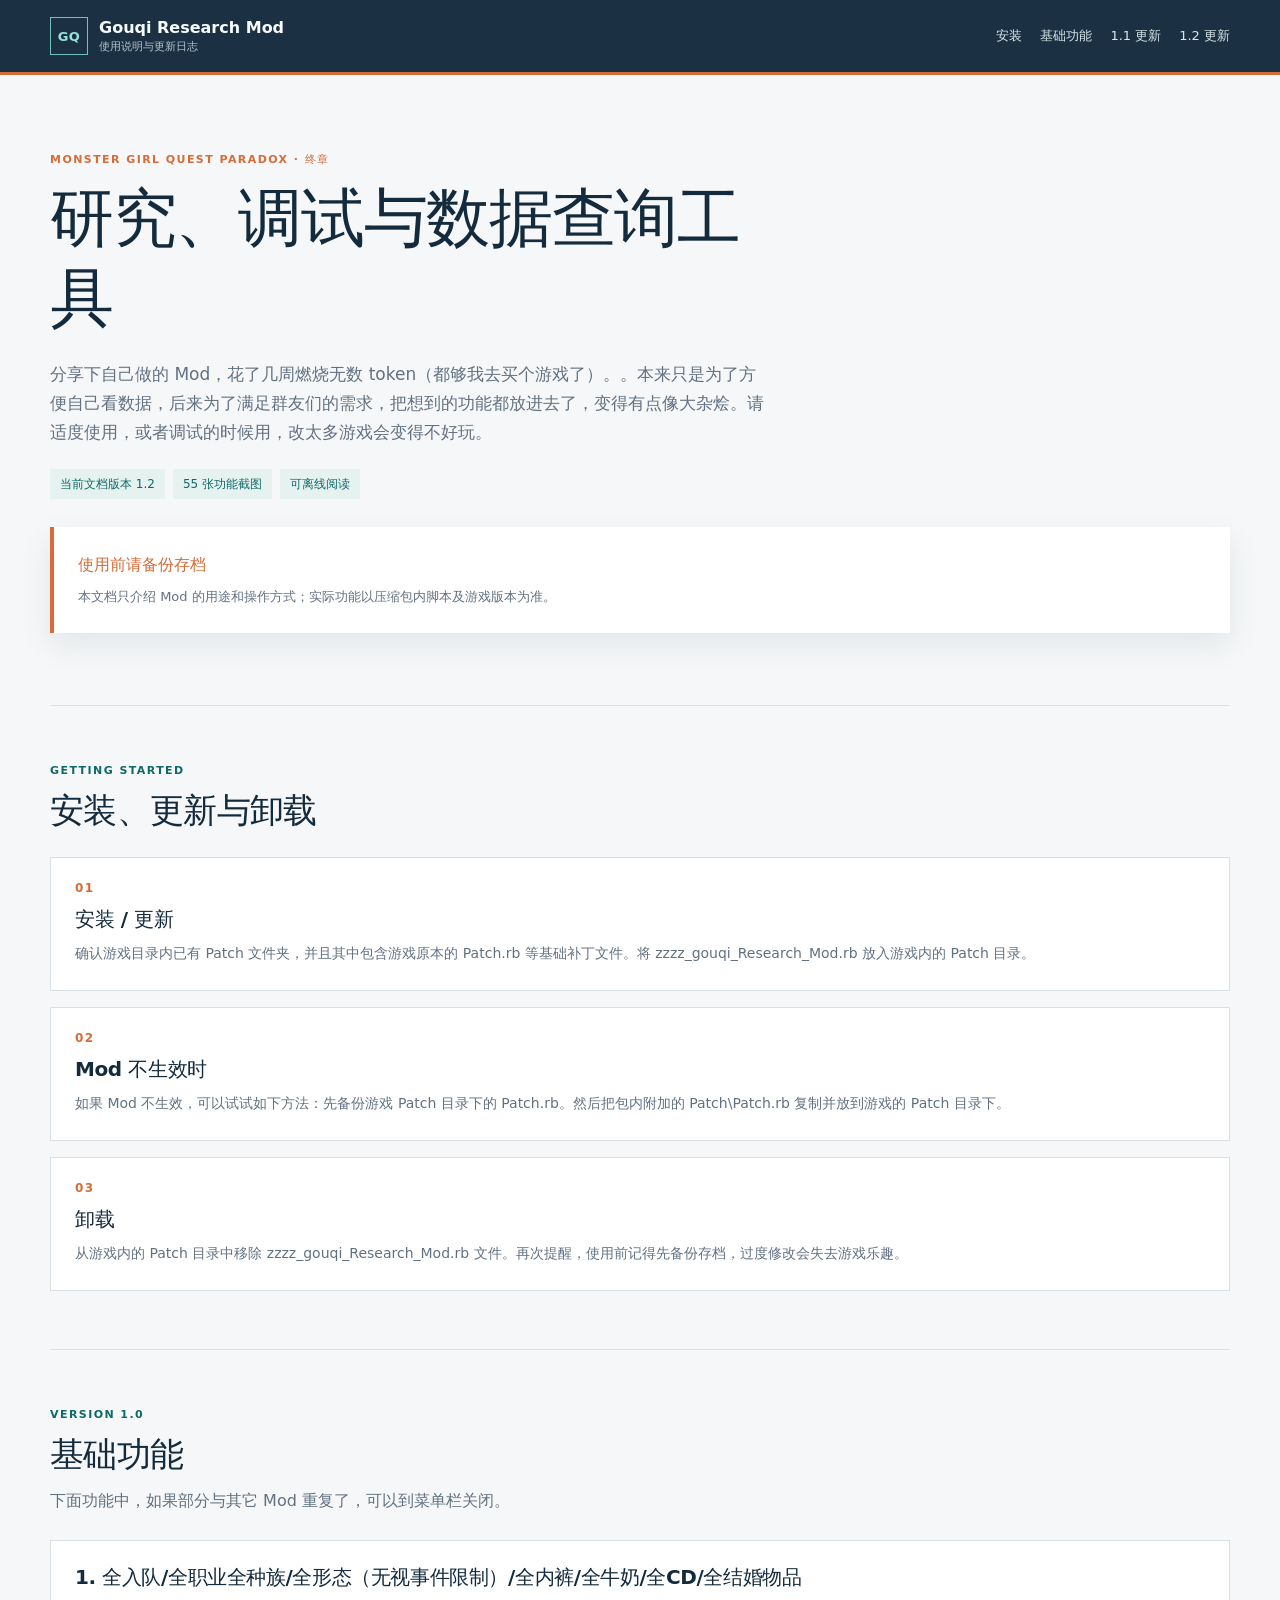
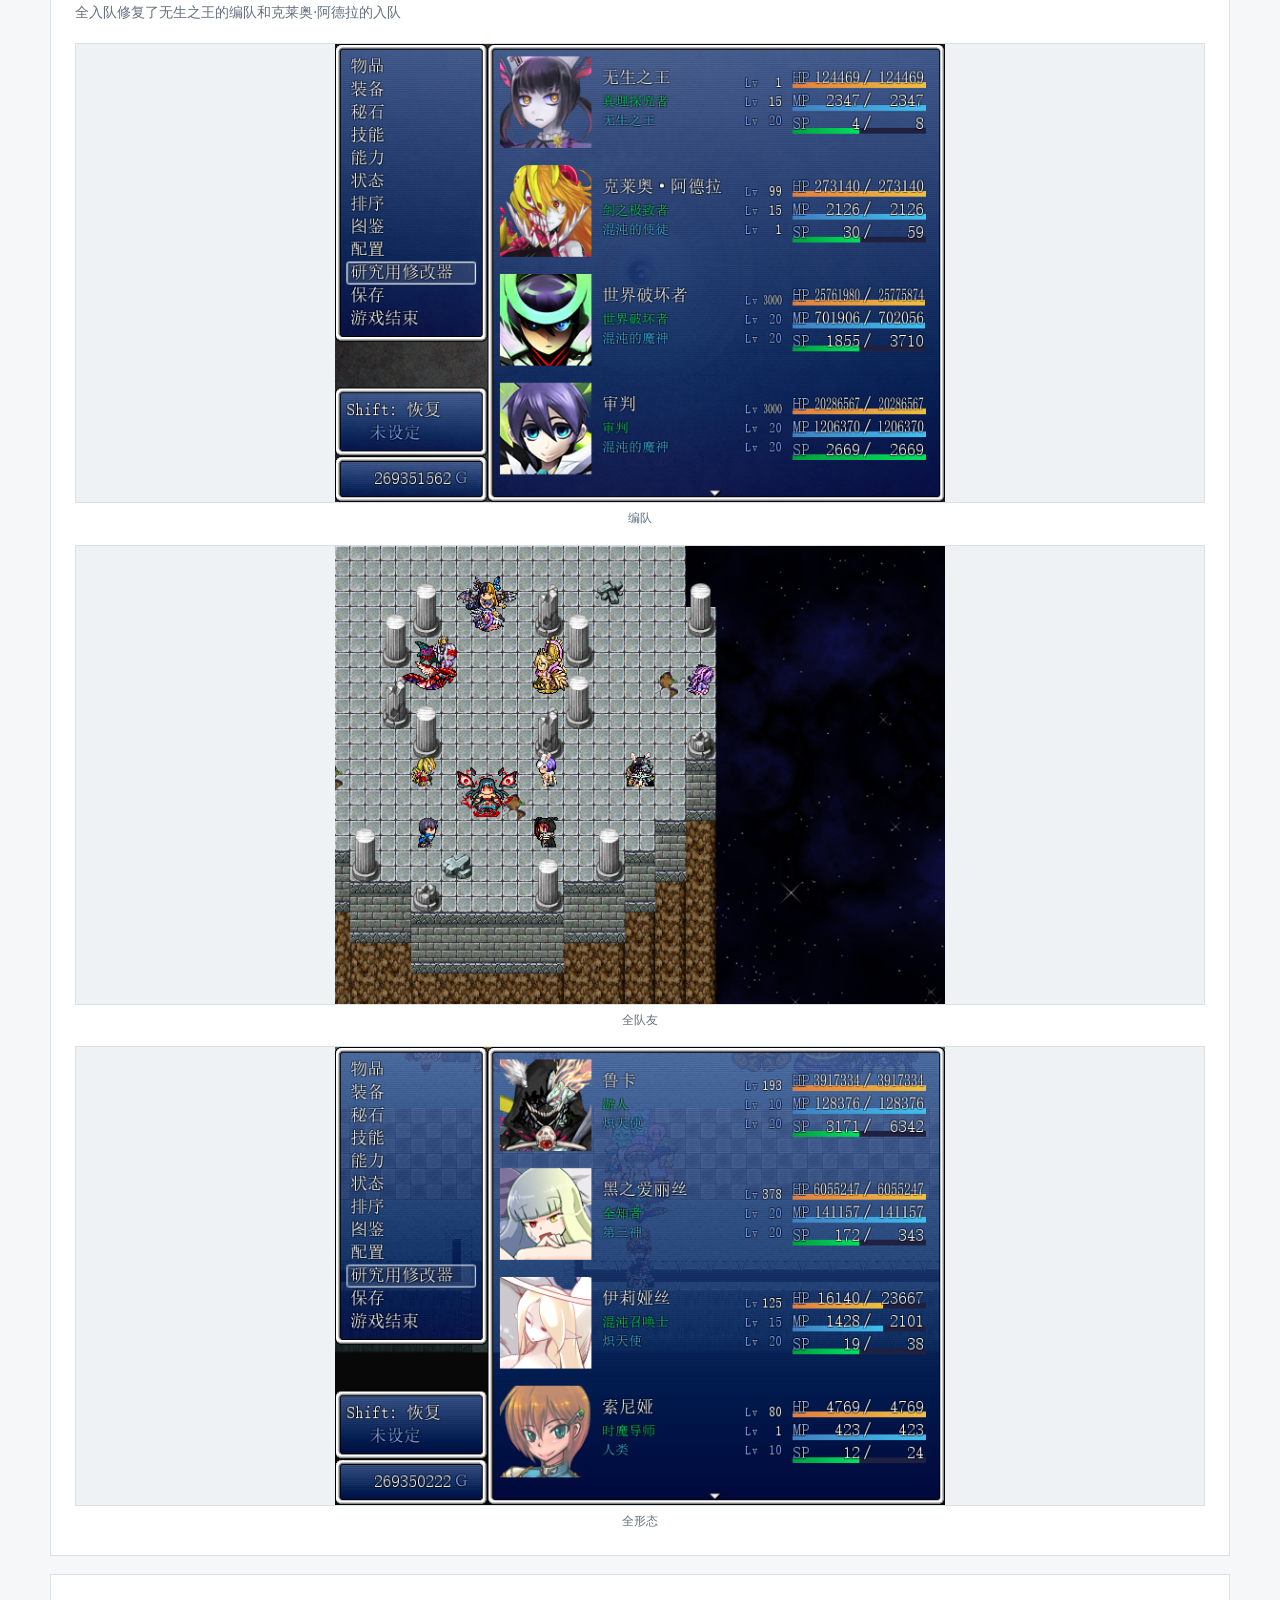
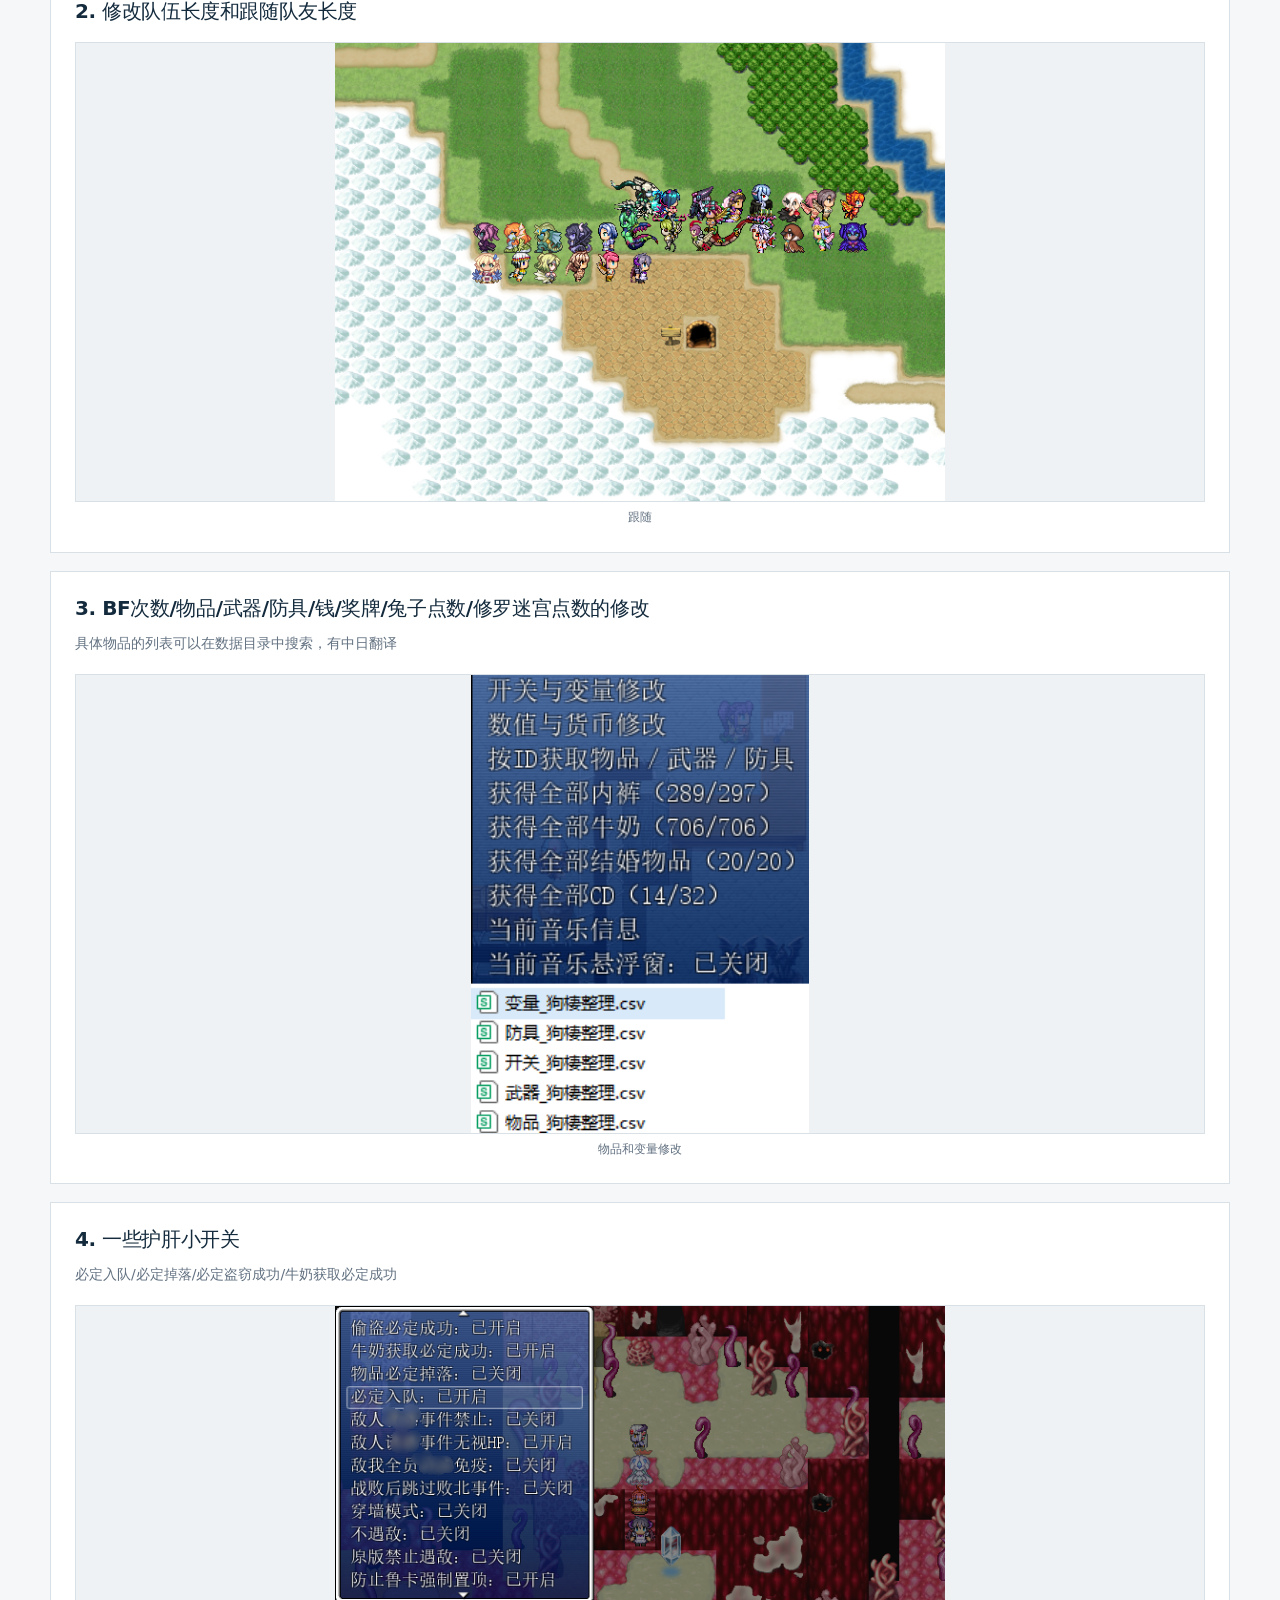
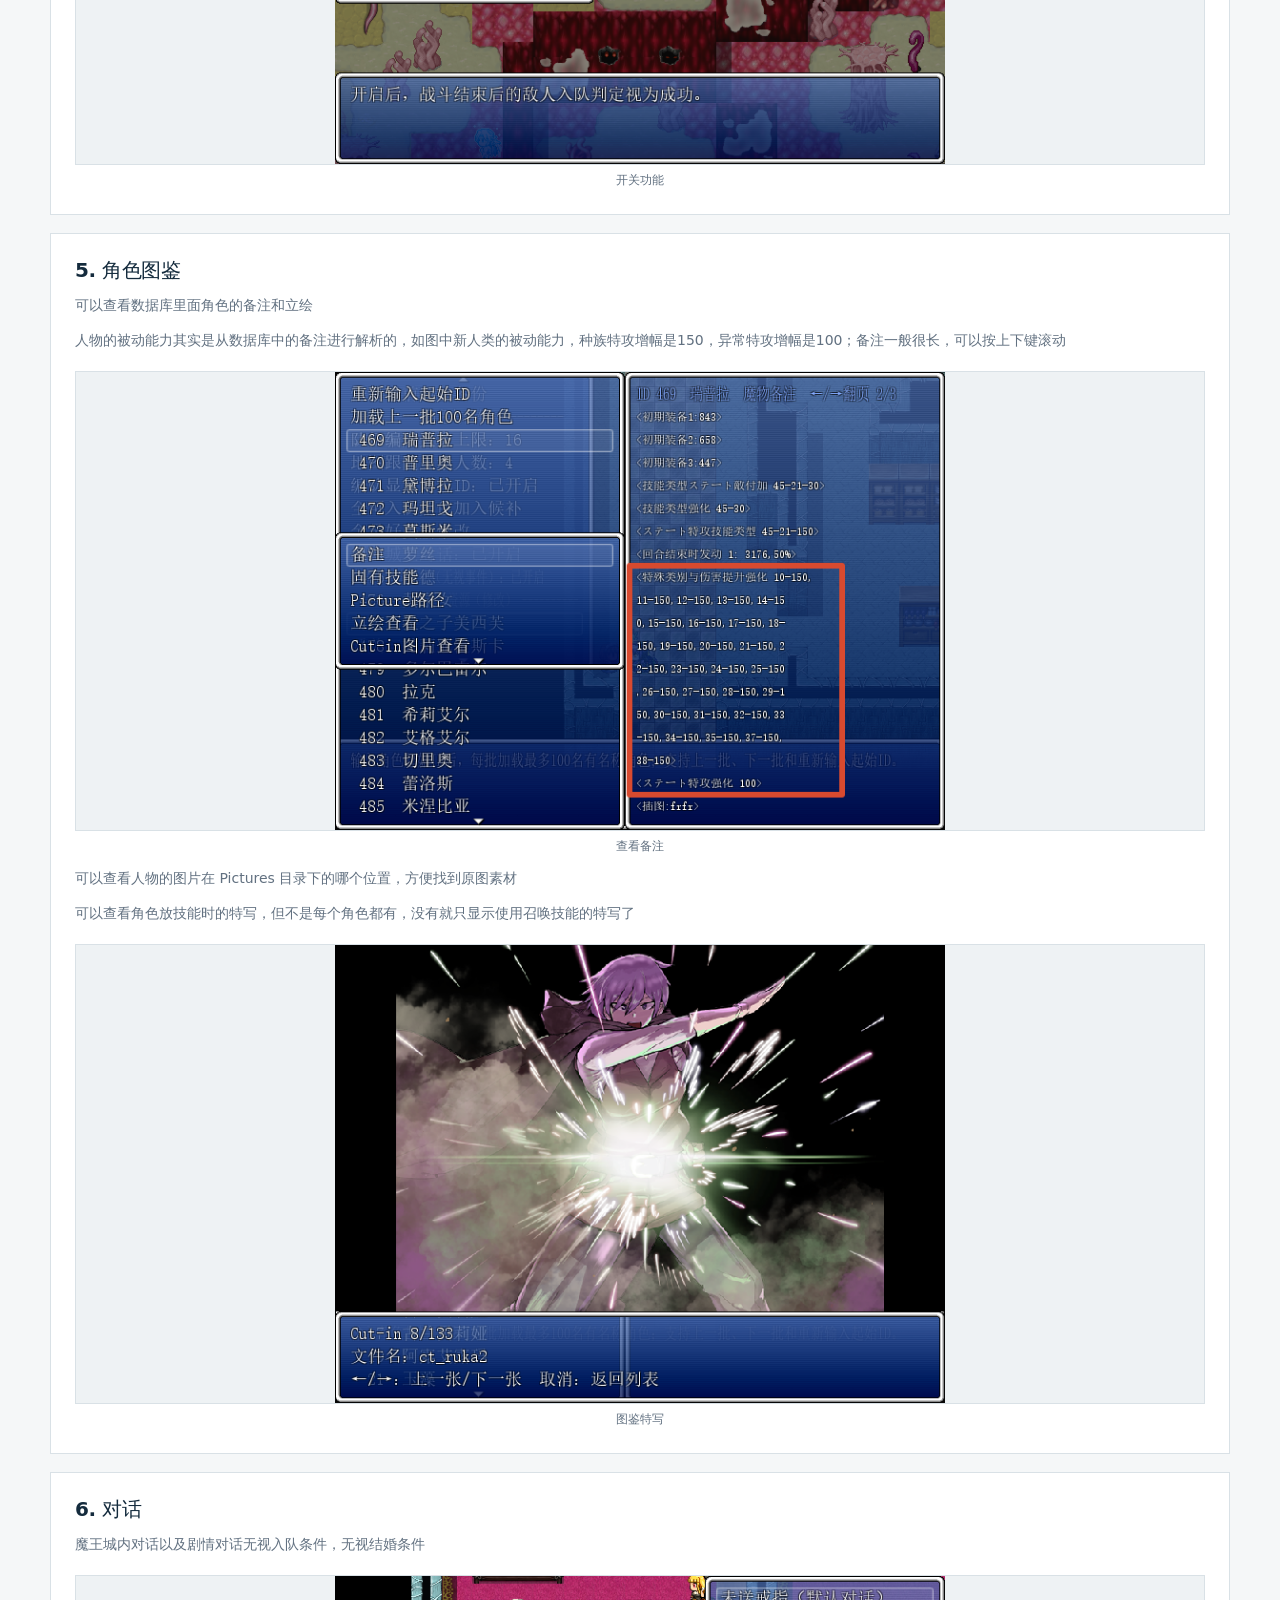
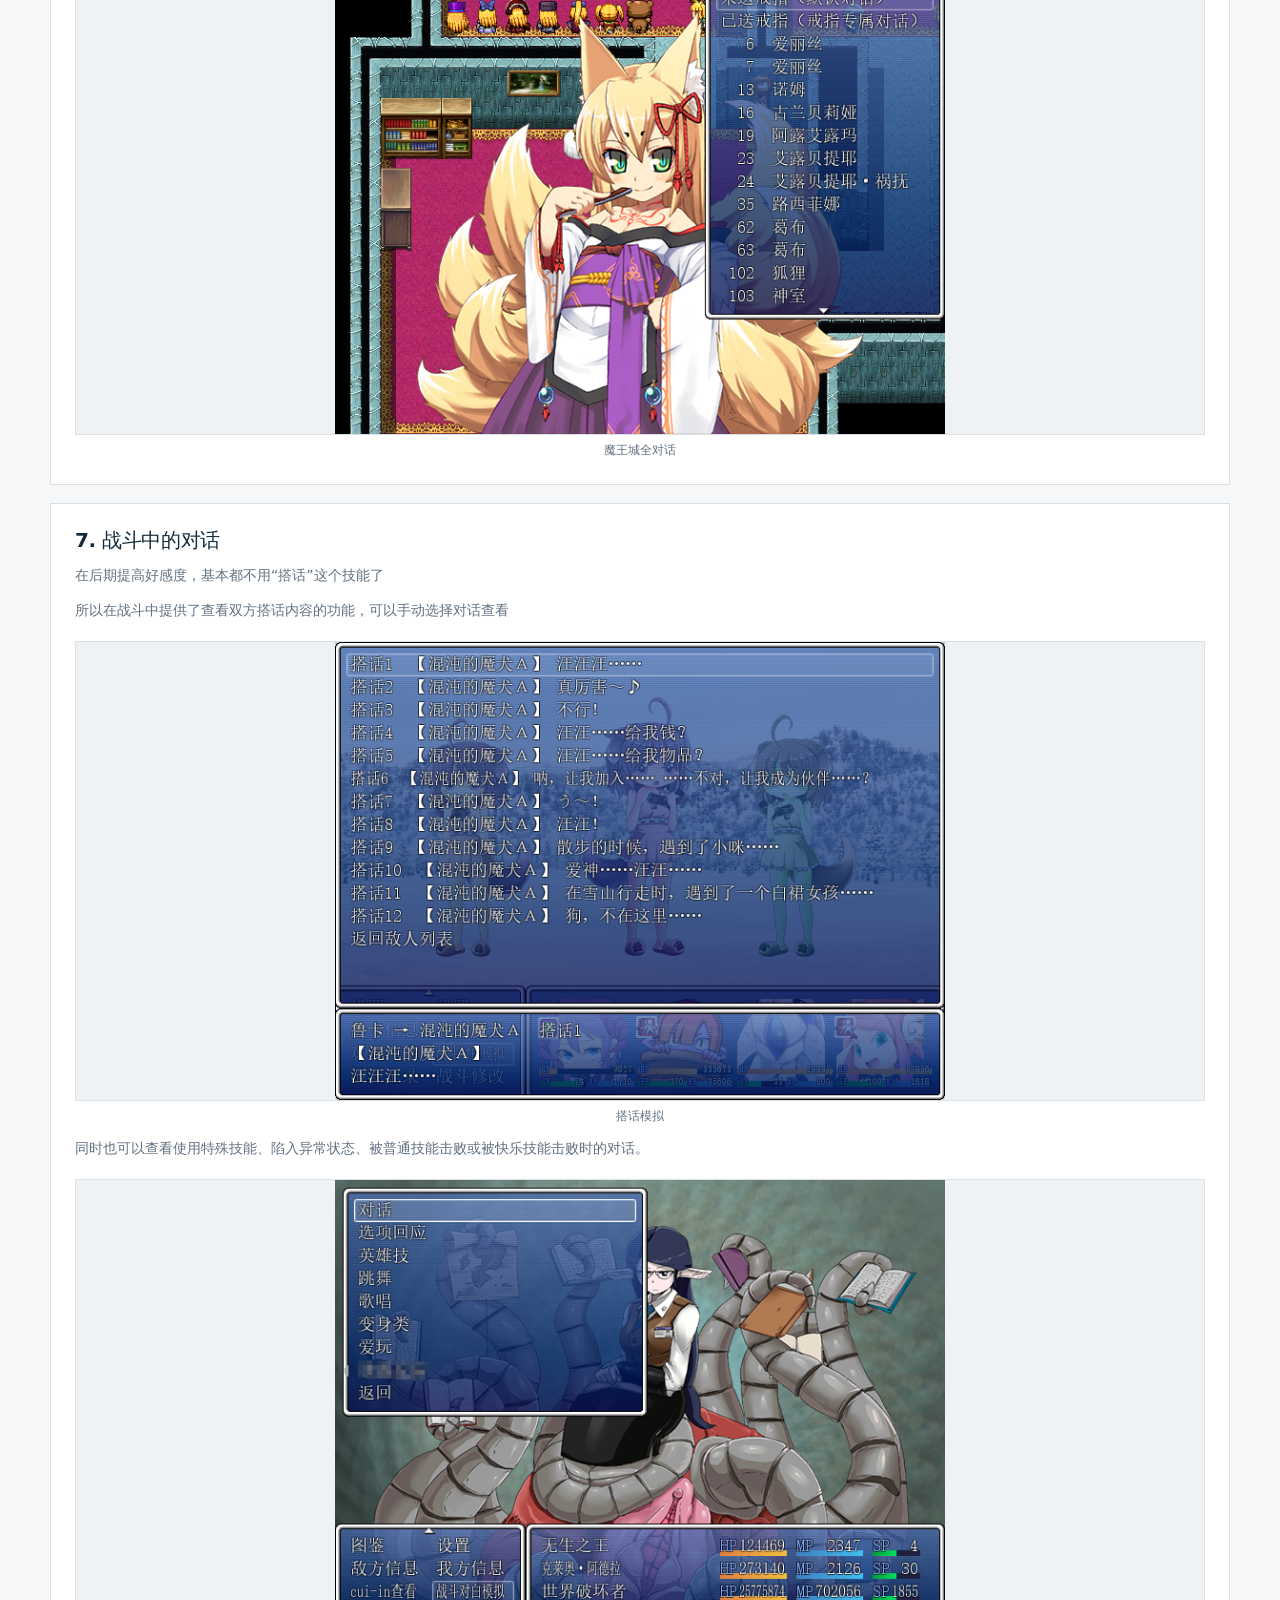
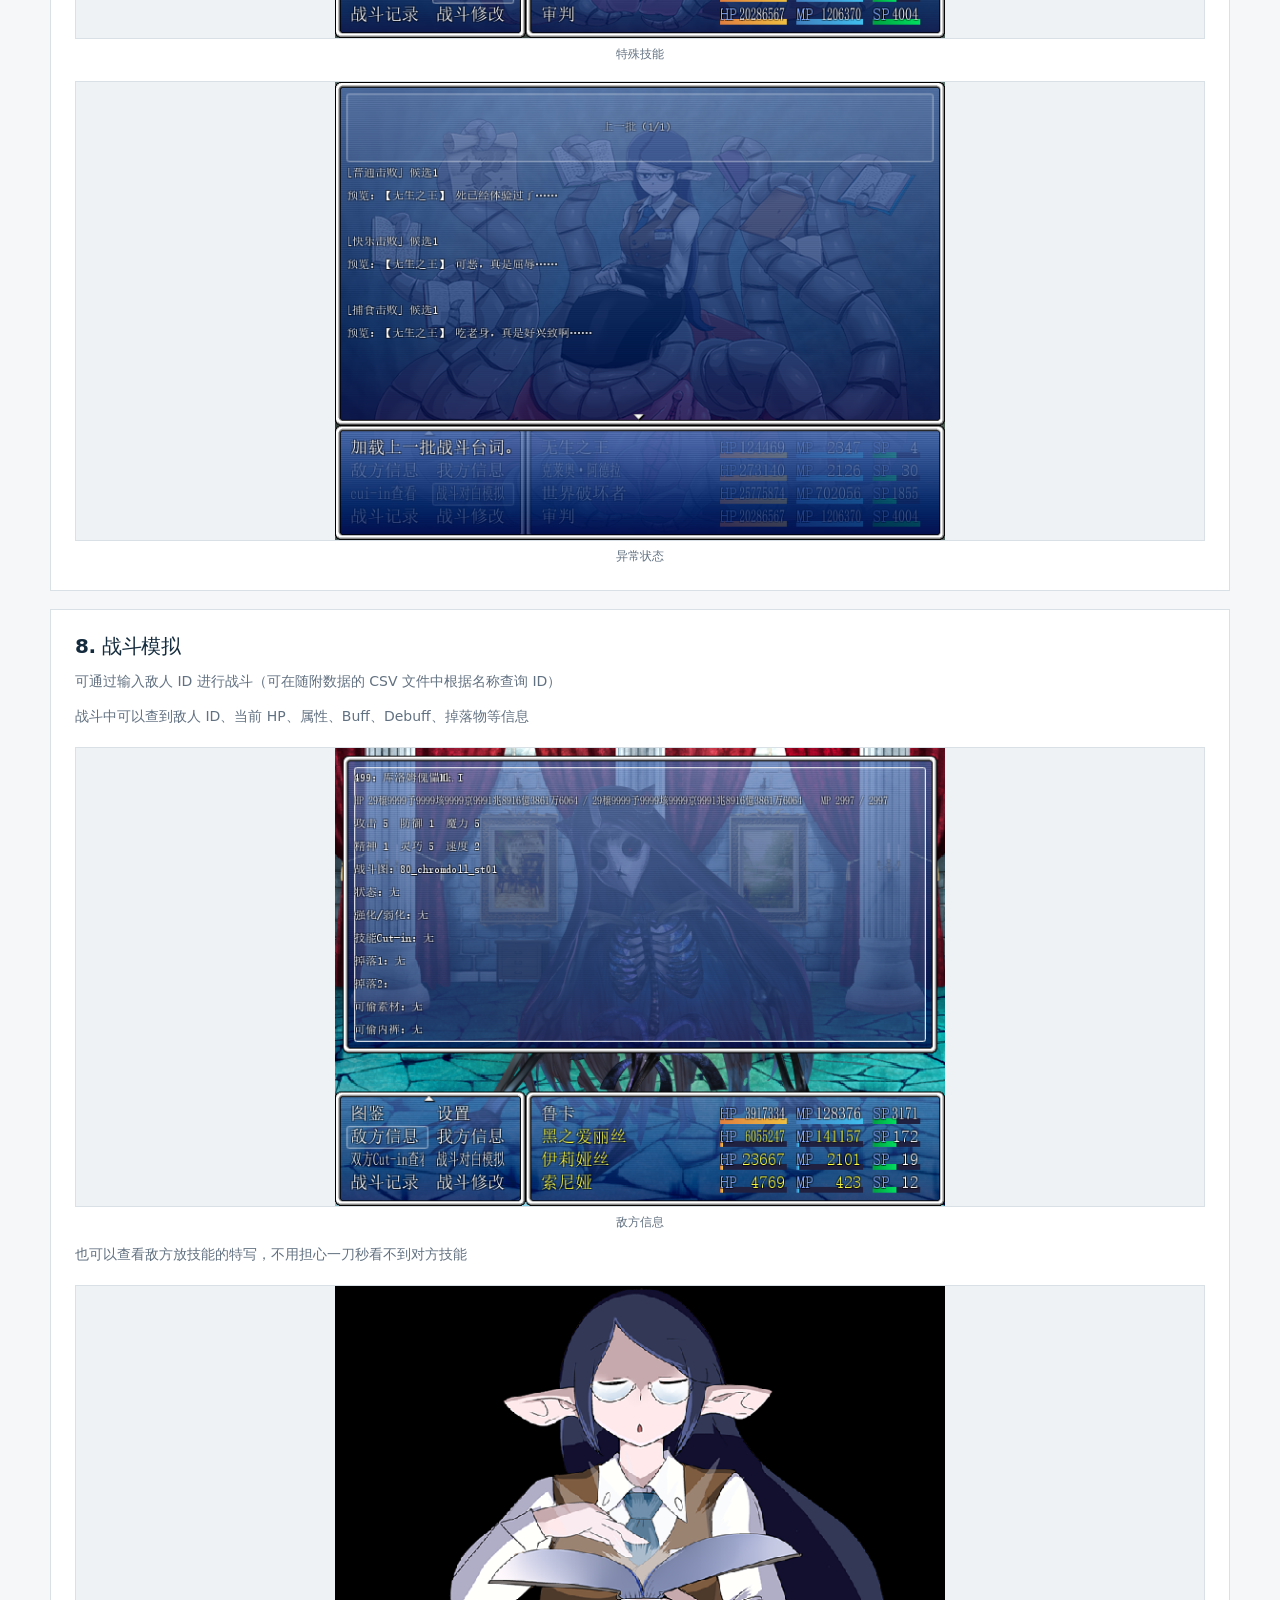
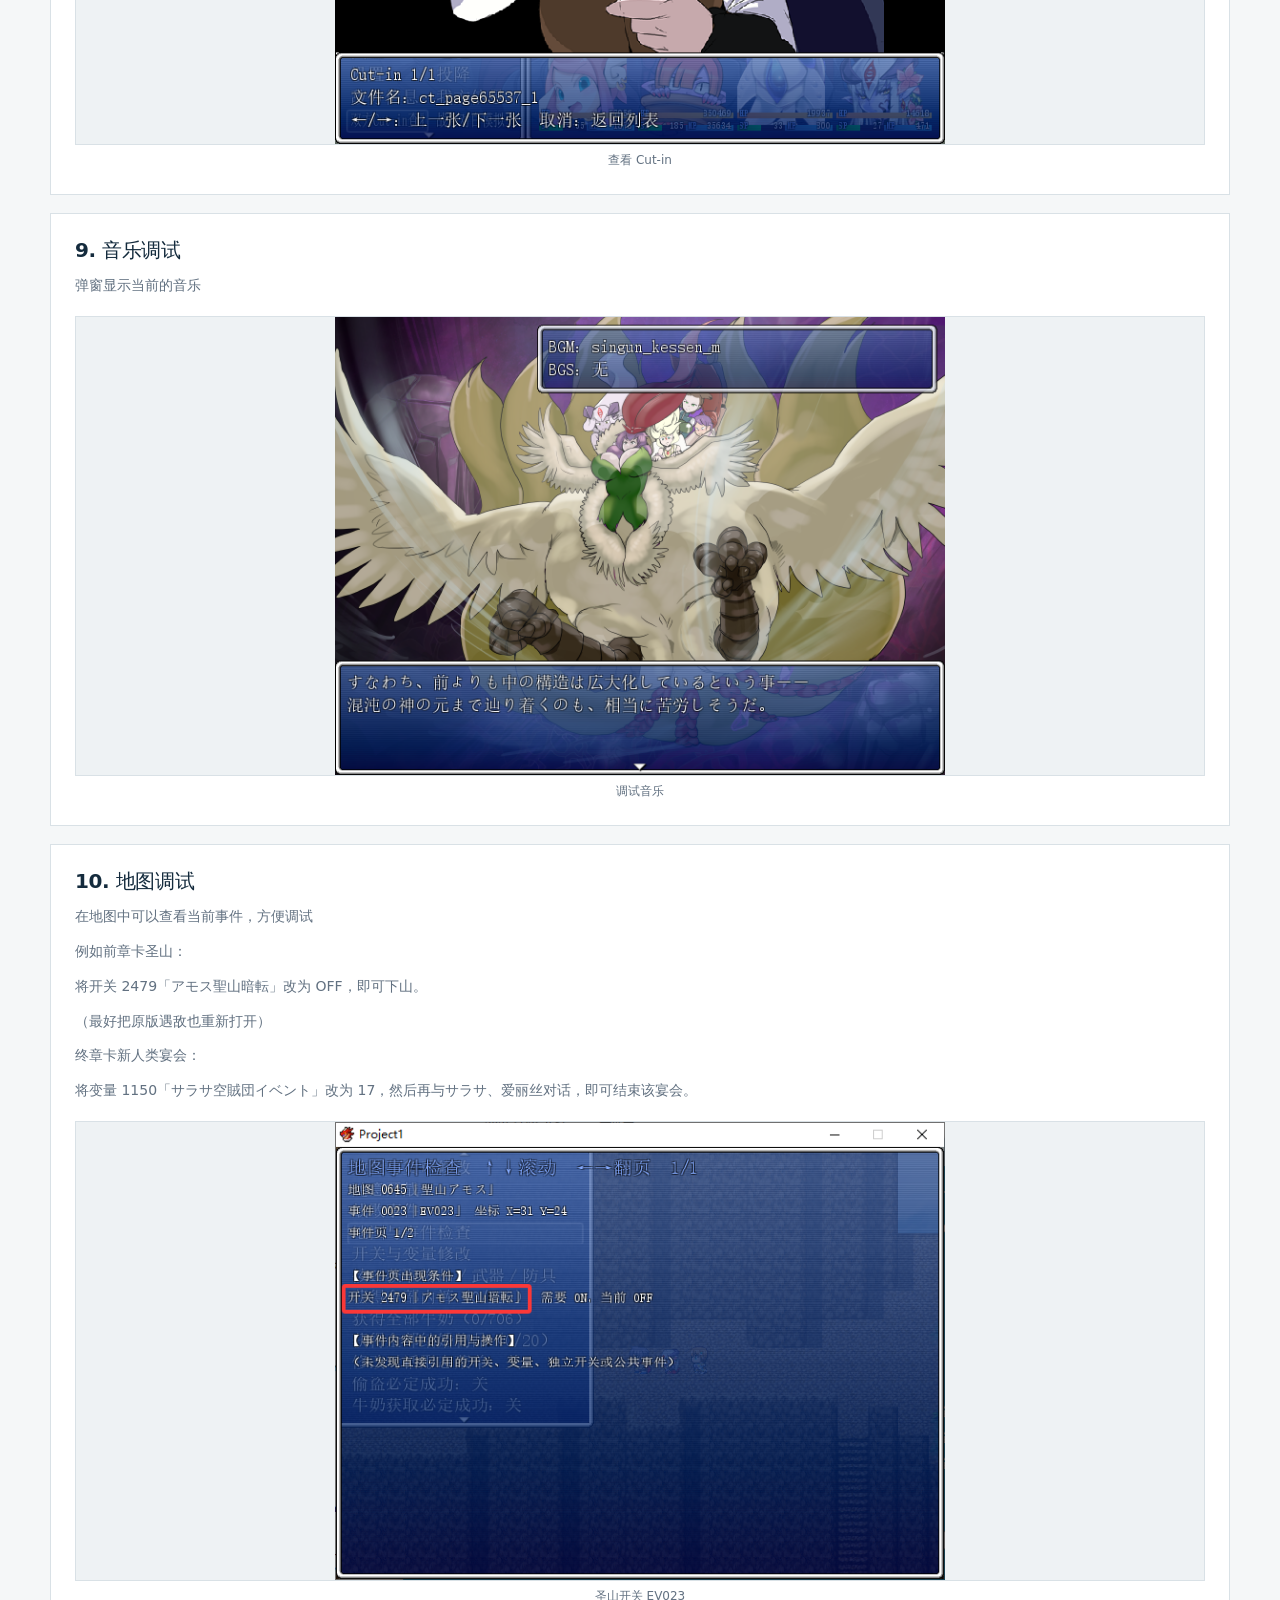
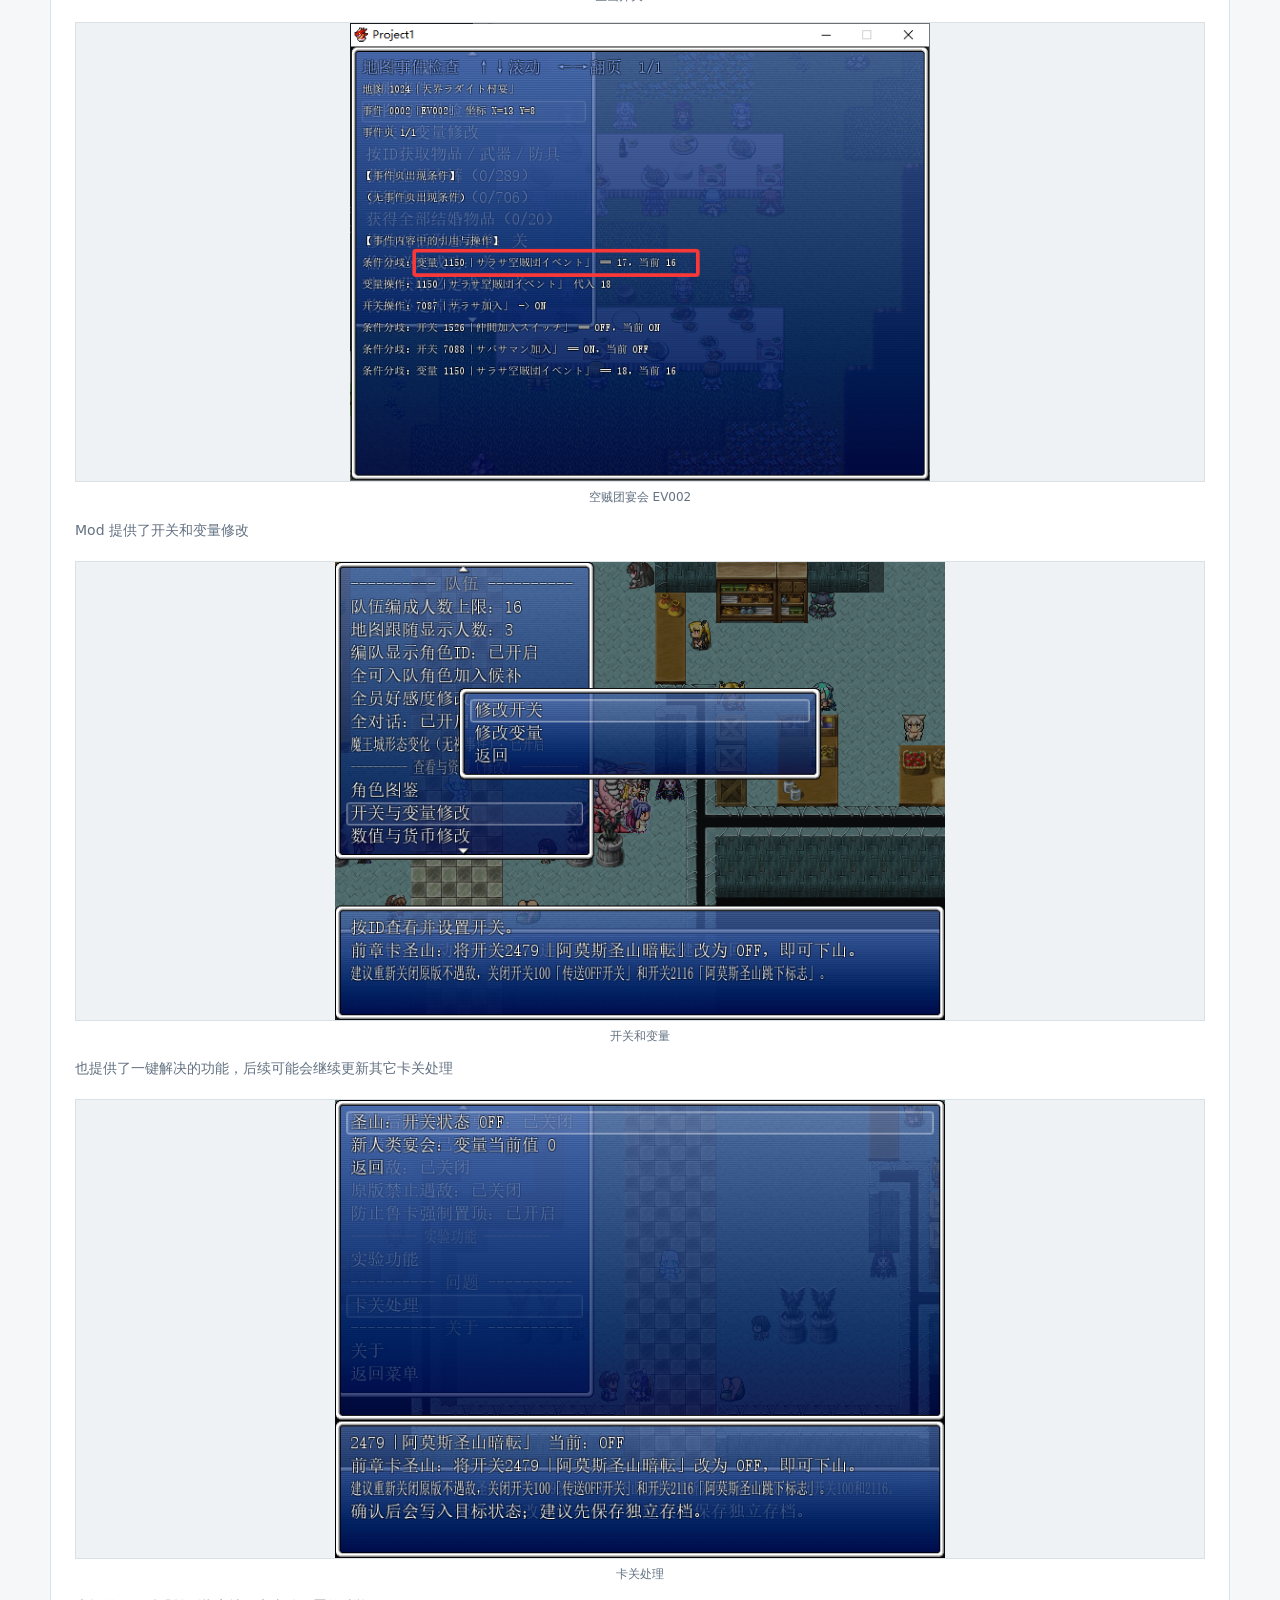
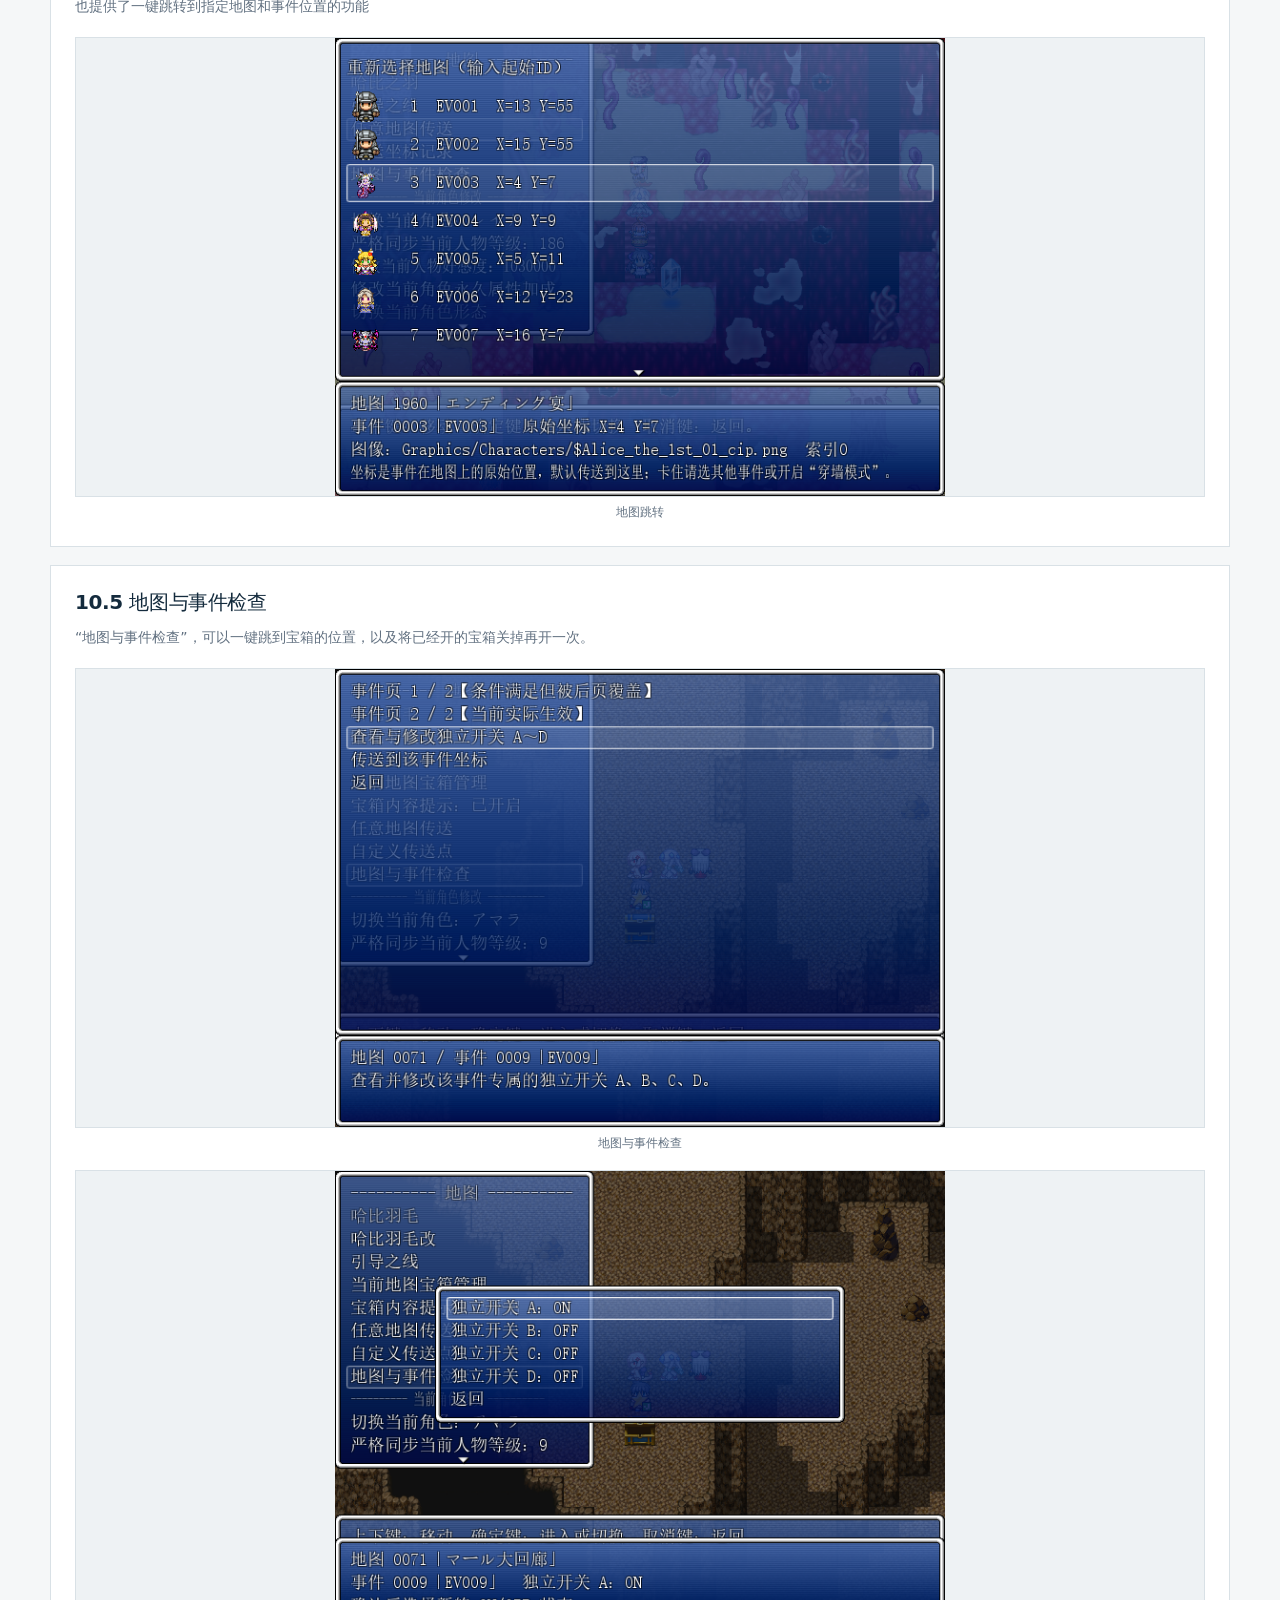
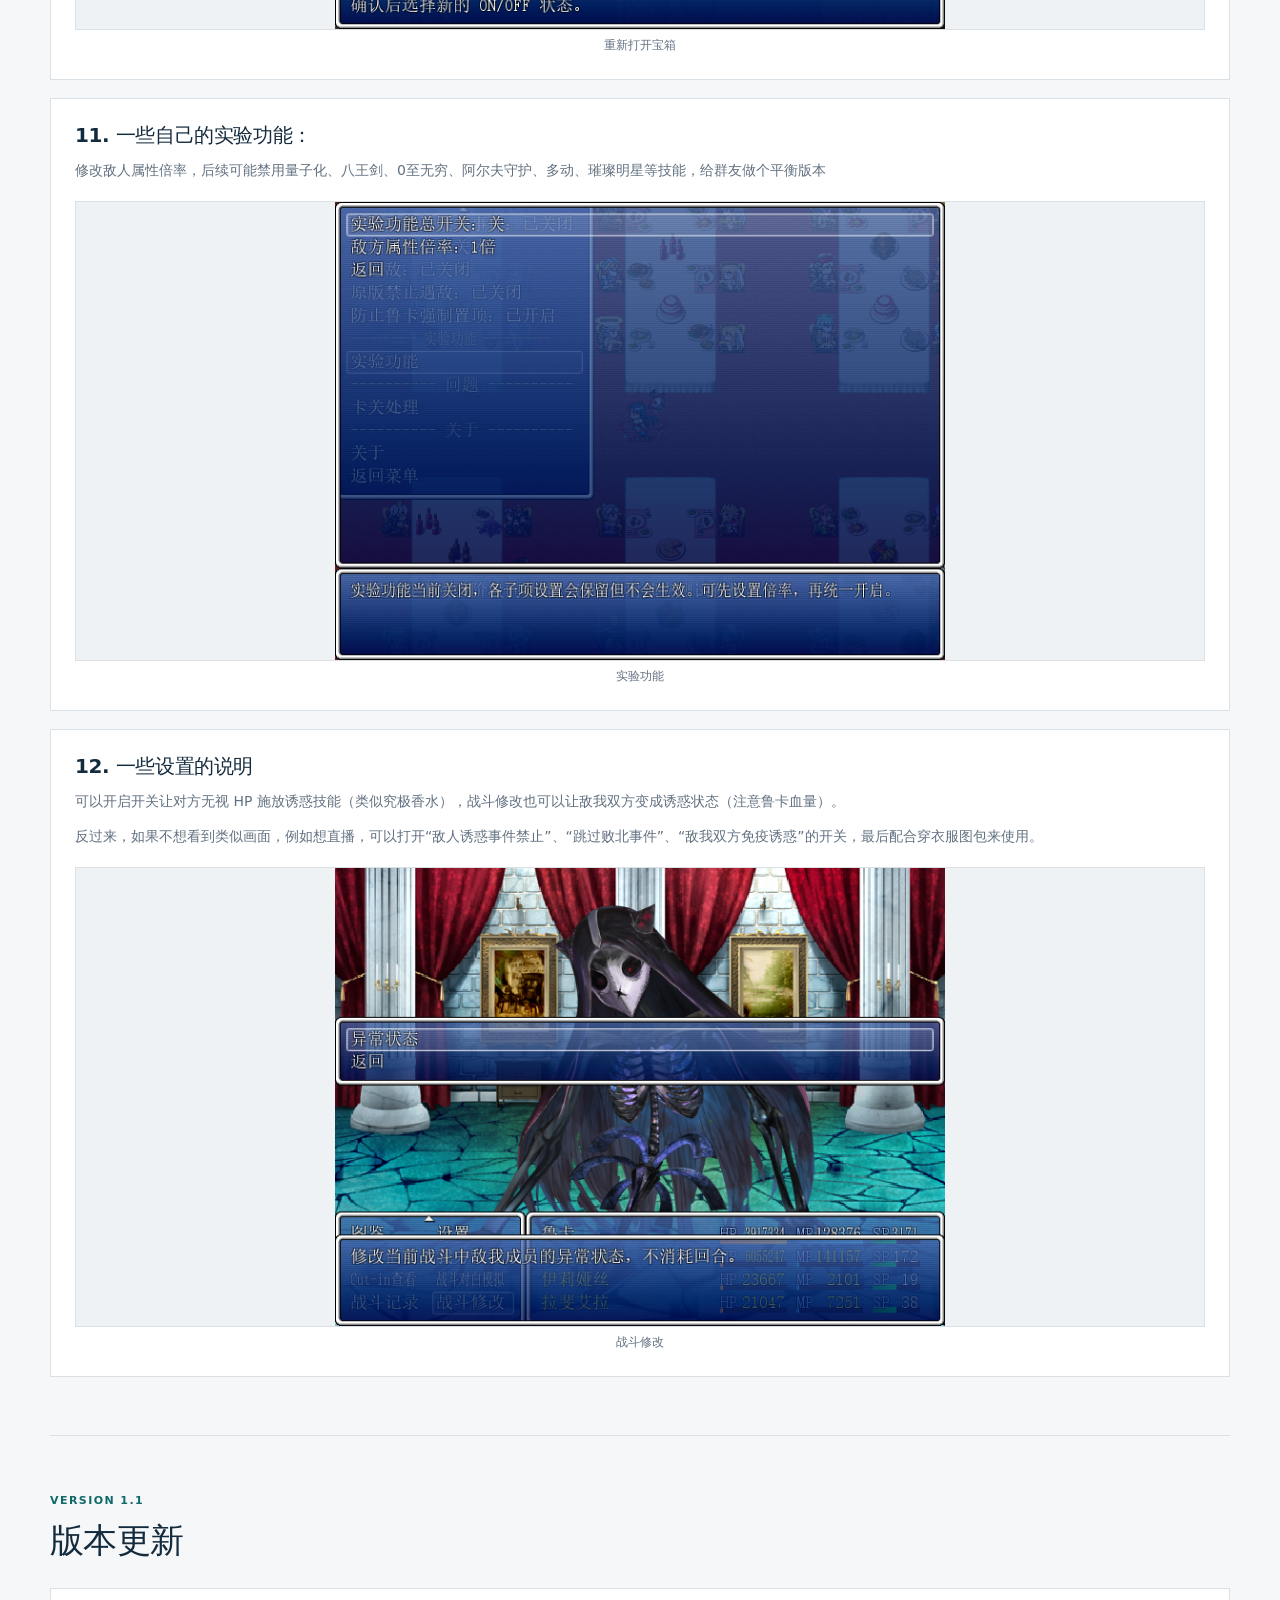
==== mod-guide/index.html @ 61f05bf3 "feat: add mod-guide and mod-guide-template for generating mod-guid" ====
<!doctype html>
<html lang="zh-CN">
  <head>
    <meta charset="utf-8">
    <meta name="viewport" content="width=device-width, initial-scale=1">
    <meta name="description" content="Gouqi Research Mod 使用说明、功能介绍与版本更新日志">
    <title>Gouqi Research Mod 使用说明与更新日志</title>
    <link rel="stylesheet" href="styles.css">
    <link rel="stylesheet" href="layout-overrides.css">
  </head>
  <body>
    <header class="guide-header">
      <div class="guide-header-inner">
        <a class="guide-brand" href="#top"><span class="brand-mark">GQ</span><span><strong>Gouqi Research Mod</strong><small>使用说明与更新日志</small></span></a>
        <nav class="guide-nav" aria-label="页面导航">
          <a href="#install">安装</a>
          <a href="#v10">基础功能</a>
          <a href="#v11">1.1 更新</a>
          <a href="#v12">1.2 更新</a>
        </nav>
      </div>
    </header>

    <main id="top">
      <section class="guide-hero">
        <div>
          <p class="eyebrow">MONSTER GIRL QUEST PARADOX · 终章</p>
          <h1>研究、调试与数据查询工具</h1>
          <p class="lede">Gouqi Research Mod 是为方便研究游戏数据、测试事件和调试流程制作的多功能 Mod。请适度使用，过度修改可能会降低游戏乐趣。</p>
          <div class="hero-badges"><span>当前文档版本 1.2</span><span>55 张功能截图</span><span>可离线阅读</span></div>
        </div>
        <aside class="hero-note"><strong>使用前请备份存档</strong><p>本文档只介绍 Mod 的用途和操作方式；实际功能以压缩包内脚本及游戏版本为准。</p></aside>
      </section>

      <section class="guide-section" id="install">
        <div class="section-heading"><p class="eyebrow">GETTING STARTED</p><h2>安装、更新与卸载</h2></div>
        <div class="steps-grid">
          <article class="step-card"><span class="step-number">01</span><h3>安装 / 更新</h3><p>游戏目录内应已有 <code>Patch</code> 文件夹，并包含游戏原本的 <code>Patch.rb</code> 等基础补丁文件。将 <code>zzzz_gouqi_Research_Mod.rb</code> 放入游戏内的 <code>Patch</code> 目录即可。更新时直接替换旧的同名文件。</p></article>
          <article class="step-card"><span class="step-number">02</span><h3>Mod 不生效时</h3><p>先备份游戏 <code>Patch</code> 目录下的 <code>Patch.rb</code>，然后把压缩包附带的 <code>Patch\Patch.rb</code> 复制到游戏的 <code>Patch</code> 目录，再重新启动游戏。</p></article>
          <article class="step-card"><span class="step-number">03</span><h3>卸载</h3><p>从游戏内的 <code>Patch</code> 目录移除 <code>zzzz_gouqi_Research_Mod.rb</code> 文件。再次提醒：使用前请备份存档，过度修改会失去游戏乐趣。</p></article>
        </div>
      </section>

      <section class="guide-section" id="v10">
        <div class="section-heading"><p class="eyebrow">VERSION 1.0</p><h2>基础功能</h2><p>以下功能来自基础版本，部分功能如果与其它 Mod 重复，可以在游戏菜单中关闭。</p></div>
        <div class="feature-grid">
          <article class="feature-card"><h3>1. 全入队、全职业、全种族与全形态</h3><p>无视事件限制加入全部角色，解锁全职业、全种族、全形态、全内裤、全牛奶、全 CD 和全结婚物品。全入队修复了无生之王的编队和克莱奥·阿德拉的入队。</p><div class="gallery"><figure><img src="images/v1.0/编队.png" alt="编队功能截图" loading="lazy"><figcaption>编队</figcaption></figure><figure><img src="images/v1.0/全队友.png" alt="全队友功能截图" loading="lazy"><figcaption>全队友</figcaption></figure><figure><img src="images/v1.0/全形态.png" alt="全形态功能截图" loading="lazy"><figcaption>全形态</figcaption></figure></div></article>
          <article class="feature-card"><h3>2. 队伍长度与跟随人数</h3><p>修改队伍长度和跟随队友长度。</p><div class="gallery"><figure><img src="images/v1.0/跟随.png" alt="跟随人数功能截图" loading="lazy"><figcaption>跟随</figcaption></figure></div></article>
          <article class="feature-card"><h3>3. 资源与道具修改</h3><p>支持 BF 次数、物品、武器、防具、钱、奖牌、兔子点数和修罗迷宫点数的修改。具体物品列表可在数据目录中搜索，并提供中日翻译。</p><div class="gallery"><figure><img src="images/v1.0/物品和变量修改.png" alt="物品和变量修改截图" loading="lazy"><figcaption>物品和变量修改</figcaption></figure></div></article>
          <article class="feature-card"><h3>4. 护肝开关</h3><p>提供必定入队、必定掉落、必定盗窃成功、牛奶获取必定成功等开关。</p><div class="gallery"><figure><img src="images/v1.0/开关功能.png" alt="开关功能截图" loading="lazy"><figcaption>开关功能</figcaption></figure></div></article>
          <article class="feature-card"><h3>5. 角色图鉴</h3><p>查看数据库中的角色备注和立绘。角色被动能力会根据数据库备注解释；备注很长时可以按上下键滚动。还可以查看图片在 <code>Pictures</code> 目录中的位置，以及角色释放技能时的特写（没有专属特写时显示召唤技能特写）。</p><div class="gallery"><figure><img src="images/v1.0/查看备注.png" alt="角色备注截图" loading="lazy"><figcaption>查看备注</figcaption></figure><figure><img src="images/v1.0/图鉴特写.png" alt="图鉴特写截图" loading="lazy"><figcaption>图鉴特写</figcaption></figure></div></article>
          <article class="feature-card"><h3>6. 对话查看</h3><p>查看魔王城内对话及剧情对话，并无视入队条件和结婚条件。</p><div class="gallery"><figure><img src="images/v1.0/魔王城全对话.png" alt="魔王城对话截图" loading="lazy"><figcaption>魔王城全对话</figcaption></figure></div></article>
          <article class="feature-card"><h3>7. 战斗对白</h3><p>在战斗中查看双方搭话内容，也可以查看特殊技能、陷入异常状态、普通技能打败和快乐技能打败时的对话。</p><div class="gallery"><figure><img src="images/v1.0/搭话模拟.png" alt="搭话模拟截图" loading="lazy"><figcaption>搭话模拟</figcaption></figure><figure><img src="images/v1.0/特殊技能.png" alt="特殊技能对白截图" loading="lazy"><figcaption>特殊技能</figcaption></figure><figure><img src="images/v1.0/异常状态.png" alt="异常状态对白截图" loading="lazy"><figcaption>异常状态</figcaption></figure></div></article>
          <article class="feature-card"><h3>8. 战斗模拟</h3><p>输入敌人 ID 开始战斗。战斗中可查看敌人 ID、当前 HP、属性、Buff、Debuff、掉落物等信息，也可以查看敌方技能特写。</p><div class="gallery"><figure><img src="images/v1.0/查看敌方信息3.png" alt="敌方信息截图" loading="lazy"><figcaption>敌方信息</figcaption></figure><figure><img src="images/v1.0/查看cut-in.png" alt="敌方技能特写截图" loading="lazy"><figcaption>查看 Cut-in</figcaption></figure></div></article>
          <article class="feature-card"><h3>9. 音乐调试</h3><p>用弹窗显示当前播放的音乐。</p><div class="gallery"><figure><img src="images/v1.0/调试音乐.png" alt="调试音乐截图" loading="lazy"><figcaption>调试音乐</figcaption></figure></div></article>
          <article class="feature-card"><h3>10. 地图与事件调试</h3><p>在地图中查看当前事件，方便处理卡关。例如前章卡圣山：将开关 2479「アモス聖山暗転」改为 OFF；终章卡新人类宴会：将变量 1150「サラサ空賊団イベント」改为 17，然后再与サラサ、爱丽丝对话。Mod 也提供开关/变量修改、一键卡关处理和指定地图事件跳转。</p><div class="gallery"><figure><img src="images/v1.0/圣山开关EV023.png" alt="圣山事件截图" loading="lazy"><figcaption>圣山开关 EV023</figcaption></figure><figure><img src="images/v1.0/空贼团宴会EV002.png" alt="空贼团宴会事件截图" loading="lazy"><figcaption>空贼团宴会 EV002</figcaption></figure><figure><img src="images/v1.0/开关和变量.png" alt="开关变量修改截图" loading="lazy"><figcaption>开关和变量</figcaption></figure><figure><img src="images/v1.0/卡关处理.png" alt="卡关处理截图" loading="lazy"><figcaption>卡关处理</figcaption></figure><figure><img src="images/v1.0/地图跳转.png" alt="地图跳转截图" loading="lazy"><figcaption>地图跳转</figcaption></figure></div></article>
          <article class="feature-card"><h3>10.5. 地图与事件检查</h3><p>“地图与事件检查”可以一键跳到宝箱的位置，并将已经打开的宝箱关掉后重新打开，方便检查地图事件和宝箱状态。</p><div class="gallery"><figure><img src="images/v1.0/地图与事件检查1.png" alt="地图与事件检查截图 1" loading="lazy"><figcaption>地图与事件检查</figcaption></figure><figure><img src="images/v1.0/地图与事件检查2.png" alt="地图与事件检查截图 2" loading="lazy"><figcaption>重新打开宝箱</figcaption></figure></div></article>
          <article class="feature-card"><h3>11. 实验功能</h3><p>修改敌人属性倍率；后续可能禁用量子化、八王剑、0 至无穷、阿尔夫守护、多动、璀璨明星等技能，为群友制作平衡版本。</p><div class="gallery"><figure><img src="images/v1.0/实验功能.png" alt="实验功能截图" loading="lazy"><figcaption>实验功能</figcaption></figure></div></article>
          <article class="feature-card"><h3>12. 战斗与显示设置</h3><p>可以让对方无视 HP 释放诱惑技能，也可以让敌我双方进入诱惑状态（注意鲁卡血量）。直播时可开启“敌人诱惑事件禁止”“跳过败北事件”“敌我双方免疫诱惑”，再配合穿衣服图包使用。</p><div class="gallery"><figure><img src="images/v1.0/战斗修改.png" alt="战斗修改截图" loading="lazy"><figcaption>战斗修改</figcaption></figure></div></article>
        </div>
      </section>

      <section class="guide-section" id="v11">
        <div class="section-heading"><p class="eyebrow">VERSION 1.1</p><h2>版本更新</h2></div>
        <div class="feature-grid compact-grid">
          <article class="feature-card"><h3>更新 1 · 全技能台词</h3><p>“特殊战斗台词”支持查看指定角色释放所有技能的台词，已去重且无需学会技能。</p><div class="gallery"><figure><img src="images/v1.1/全技能台词1.png" alt="全技能台词截图 1" loading="lazy"><figcaption>全技能台词</figcaption></figure><figure><img src="images/v1.1/全技能台词2.png" alt="全技能台词截图 2" loading="lazy"><figcaption>技能台词详情</figcaption></figure></div></article>
          <article class="feature-card"><h3>更新 2 · 哈比之羽改</h3><p>直接传送到地上、天界、魔界、混沌的各个羽毛传送点，无视解锁条件且不消耗道具。</p><div class="gallery"><figure><img src="images/v1.1/哈比羽毛改.png" alt="哈比羽毛改截图" loading="lazy"><figcaption>哈比羽毛改</figcaption></figure></div></article>
          <article class="feature-card"><h3>更新 3 · 敌人物品</h3><p>自定义战斗选敌人时，或实际战斗中，都可以直接获取当前敌人的去重掉落物和可偷盗物品。</p><div class="gallery"><figure><img src="images/v1.1/获取敌人物品1.png" alt="获取敌人物品截图 1" loading="lazy"><figcaption>选敌人时获取</figcaption></figure><figure><img src="images/v1.1/获取敌人物品2.png" alt="获取敌人物品截图 2" loading="lazy"><figcaption>战斗中获取</figcaption></figure></div></article>
          <article class="feature-card"><h3>更新 4 · 宝箱提示与远程开启</h3><p>开启宝箱提示后，未打开的宝箱和壶罐会显示内容物是物品还是怪物。支持远程打开宝箱（自动传送到宝箱旁触发），也支持批量打开当前地图中可解析的静态宝箱。</p><div class="gallery"><figure><img src="images/v1.1/宝箱提示.png" alt="宝箱提示截图" loading="lazy"><figcaption>宝箱提示</figcaption></figure><figure><img src="images/v1.1/宝箱提示2.png" alt="宝箱提示截图 2" loading="lazy"><figcaption>提示图标</figcaption></figure><figure><img src="images/v1.1/宝箱提示3.png" alt="宝箱提示截图 3" loading="lazy"><figcaption>提示示例</figcaption></figure><figure><img src="images/v1.1/打开宝箱.png" alt="打开宝箱截图" loading="lazy"><figcaption>打开宝箱</figcaption></figure></div></article>
          <article class="feature-card"><h3>更新 5 · 消耗类技能无消耗</h3><p>料理、炼金、魔本、商技、EX 道具等不再消耗素材或金币；战斗外还可以无消耗制作料理。</p><div class="gallery"><figure><img src="images/v1.1/消耗类开关.png" alt="消耗类开关截图" loading="lazy"><figcaption>消耗类开关</figcaption></figure><figure><img src="images/v1.1/无消耗料理.png" alt="无消耗料理截图" loading="lazy"><figcaption>无消耗料理</figcaption></figure></div></article>
          <article class="feature-card"><h3>更新 6 · 月無の舞</h3><p>战斗内“战斗修改”新增 Buff 菜单，可直接赋予全体“月無の舞”效果。</p><div class="gallery"><figure><img src="images/v1.1/月无之舞.png" alt="月无之舞截图" loading="lazy"><figcaption>月無の舞</figcaption></figure></div></article>
        </div>
      </section>

      <section class="guide-section" id="v12">
        <div class="section-heading"><p class="eyebrow">VERSION 1.2</p><h2>版本更新说明</h2></div>
        <div class="feature-grid compact-grid">
          <article class="feature-card"><h3>更新 1 · 累计类增伤修改</h3><p>可修改“战斗数据累积、BF斗士的经验、失败的经验、羞耻的经验、胜利的经验、偷窃的经验、友情的力量”等累计次数类增伤能力。</p><div class="gallery"><figure><img src="images/v1.2/累计类增伤修改.png" alt="累计类增伤修改截图" loading="lazy"><figcaption>累计类增伤修改</figcaption></figure></div></article>
          <article class="feature-card"><h3>更新 2 · 诱惑模拟（香水）</h3><p>“战斗对白模拟”新增诱惑模拟功能，可手动播放装备香水时触发的完整诱惑事件及分支对话。</p><div class="gallery"><figure><img src="images/v1.2/香水诱惑模拟.png" alt="香水诱惑模拟截图" loading="lazy"><figcaption>香水诱惑模拟</figcaption></figure></div></article>
          <article class="feature-card"><h3>更新 3 · 入队模拟</h3><p>自由查看角色“想加入 / 同意 / 拒绝”的完整入队对话。</p><div class="gallery"><figure><img src="images/v1.2/入队模拟.png" alt="入队模拟截图 1" loading="lazy"><figcaption>入队模拟</figcaption></figure><figure><img src="images/v1.2/入队模拟2.png" alt="入队模拟截图 2" loading="lazy"><figcaption>入队模拟</figcaption></figure></div></article>
          <article class="feature-card"><h3>更新 4 · 魔王城赠送礼物改</h3><p>列出所有礼物，查看好感度变化和对话，并支持无视持有数量与不消耗物品赠送。</p><div class="gallery"><figure><img src="images/v1.2/魔王城赠送礼物改.png" alt="魔王城赠送礼物改截图" loading="lazy"><figcaption>魔王城赠送礼物改</figcaption></figure></div></article>
          <article class="feature-card"><h3>更新 5 · 魔王城移除候补</h3><p>可在魔王城对话、角色图鉴和战斗修改菜单中踢出候补角色，并播放拒绝入队台词。被移出的角色可在角色图鉴中重新加入，或批量加回。敌人和角色 ID 可通过附送数据目录中的 CSV 查询。</p><div class="gallery"><figure><img src="images/v1.2/移出候补1.png" alt="移出候补截图 1" loading="lazy"><figcaption>移出候补</figcaption></figure><figure><img src="images/v1.2/移出候补2.png" alt="移出候补截图 2" loading="lazy"><figcaption>重新加入</figcaption></figure></div></article>
          <article class="feature-card"><h3>更新 6 · 魔王城撒娇改</h3><p>查看拒绝对话，播放各种场景并无视好感度要求，且不会传送到冥府。</p><div class="gallery"><figure><img src="images/v1.2/魔王城撒娇改.png" alt="魔王城撒娇改截图" loading="lazy"><figcaption>魔王城撒娇改</figcaption></figure></div></article>
          <article class="feature-card"><h3>更新 7.1 · 当前角色职业、种族</h3><p>切换当前角色职业或种族时显示升级可学习的技能/能力。</p><div class="gallery"><figure><img src="images/v1.2/切换当前角色种族.png" alt="切换当前角色种族截图" loading="lazy"><figcaption>切换当前角色种族</figcaption></figure></div></article>
          <article class="feature-card"><h3>更新 7.2 · 当前角色学习技能与能力</h3><p>反过来，通过“当前角色学习技能”和“当前角色学习能力”，可以自由学习任意技能或能力。可以让鲁卡学习“次元断”、“绿龙波”、“魅凪的弟子”。</p><div class="gallery"><figure><img src="images/v1.2/当前角色学习技能.png" alt="当前角色学习技能截图" loading="lazy"><figcaption>当前角色学习技能</figcaption></figure><figure><img src="images/v1.2/当前角色学习能力.png" alt="当前角色学习能力截图" loading="lazy"><figcaption>当前角色学习能力</figcaption></figure></div></article>
          <article class="feature-card"><h3>更新 8 · 强制胜利</h3><p>把当前敌人设为击败状态，再交给原版流程进行胜利结算；不同于 MTool 的直接胜利。职业、种族、技能和能力可通过附送 CSV 查询。</p><div class="gallery"><figure><img src="images/v1.2/强制胜利.png" alt="强制胜利截图" loading="lazy"><figcaption>强制胜利</figcaption></figure></div></article>
          <article class="feature-card"><h3>更新 9 · 合成改</h3><p>在任意地点进行合成，并可选择无视条件直接合成。</p><div class="gallery"><figure><img src="images/v1.2/合成改.png" alt="合成改截图" loading="lazy"><figcaption>合成改</figcaption></figure></div></article>
          <article class="feature-card"><h3>更新10</h3><p>添加“图片资源覆盖”开关，可以一键替换游戏中的资源。</p><p>开启后，在“游戏目录\GouqiGraphicsOverride”里面的图片会覆盖“游戏目录\Graphics”里面的同名图片；如果图片不存在，则会继续使用“游戏目录\Graphics”里面的图片。</p><p>例如：<br><code>GouqiGraphicsOverride\Faces\ruka_fc1.png</code><br>会覆盖<br><code>Graphics\Faces\ruka_fc1.png</code><br>（这张图片是鲁卡的正常形态的头像）</p><p>如果游戏目录下面没有 GouqiGraphicsOverride 文件夹，可以自己创建一个（与 Graphics 在同一层级）。</p><p>GouqiGraphicsOverride 下面的 Battlers\Faces\Pictures 等子文件夹可能需要自己创建，文件夹结构、文件名和扩展名与 Graphics 最好严格保持一致，区分大小写。</p><p>特别地：<br>如果要使用某些服装包（例如穿衣服服装包），可直接放到本 Mod 的 GouqiGraphicsOverride 目录下，开启开关即可生效，而不需要替换 Graphics 里面的原版文件。</p><div class="gallery"><figure><img src="images/v1.2/图片资源替换1.png" alt="图片资源替换截图 1" loading="lazy"><figcaption>图片资源替换1</figcaption></figure><figure><img src="images/v1.2/图片资源替换2.png" alt="图片资源替换截图 2" loading="lazy"><figcaption>图片资源替换2</figcaption></figure><figure><img src="images/v1.2/图片资源替换3.png" alt="图片资源替换截图 3" loading="lazy"><figcaption>图片资源替换3</figcaption></figure></div></article>
        </div>
      </section>

      <section class="guide-section guide-notes" id="notes">
        <div class="section-heading"><p class="eyebrow">NOTES</p><h2>数据与使用提示</h2></div>
        <div class="notes-grid"><div><h3>数据目录</h3><p>附送的数据 CSV 可用于快速查找敌人、角色、职业、种族、技能、能力和物品 ID。线上版的“数据库名称表”提供搜索、分页和详情查看。</p></div><div><h3>适度使用</h3><p>这是研究和调试工具，不负责游戏平衡。建议保留原始存档，并在测试结束后关闭重复或影响流程的开关。</p></div><div><h3>图片说明</h3><p>本页截图仅用于说明菜单操作，不是游戏原始 Graphics 资源。点击任意截图可以放大查看。</p></div></div>
      </section>

    </main>

    <div class="image-modal" id="image-modal" hidden><div class="image-backdrop" data-close-image></div><figure class="image-modal-panel"><button class="image-close" type="button" aria-label="关闭图片" data-close-image>×</button><img id="image-modal-target" alt=""><figcaption id="image-modal-caption"></figcaption></figure></div>
    <footer class="guide-footer"><span>Gouqi Research Mod · 使用说明与更新日志</span><a href="#top">返回顶部 ↑</a></footer>
    <script src="original-text.js"></script>
    <script src="latest-text.js"></script>
    <script src="content-flow.js"></script>
    <script src="guide.js"></script>
  </body>
</html>
---- mod-guide/styles.css ----
:root{--ink:#172230;--muted:#627181;--paper:#f5f7f8;--surface:#fff;--line:#d9e1e6;--navy:#142b3d;--teal:#168b88;--teal-dark:#0e6968;--orange:#d76c38;--soft-teal:#e6f2f0;--soft-orange:#fff0e8;font-family:"Noto Sans SC","Microsoft YaHei",system-ui,sans-serif;color:var(--ink);background:var(--paper);font-synthesis:none}*{box-sizing:border-box}html{scroll-behavior:smooth}body{margin:0;background:var(--paper);line-height:1.7}a{color:inherit}.guide-header{position:sticky;top:0;z-index:10;background:rgba(20,43,61,.97);color:#f7fbfc;border-bottom:3px solid var(--orange)}.guide-header-inner,.guide-section,.guide-hero,.guide-footer{width:min(1180px,calc(100% - 40px));margin:0 auto}.guide-header-inner{min-height:72px;display:flex;align-items:center;justify-content:space-between;gap:24px}.guide-brand{display:inline-flex;align-items:center;gap:11px;text-decoration:none}.brand-mark{width:38px;height:38px;display:grid;place-items:center;border:1px solid #6ec3bf;color:#98e0da;font:700 13px/1 system-ui,sans-serif;letter-spacing:.03em}.guide-brand strong,.guide-brand small{display:block;line-height:1.1}.guide-brand strong{font-size:16px}.guide-brand small{margin-top:4px;color:#b4c4cc;font-size:11px}.guide-nav{display:flex;flex-wrap:wrap;justify-content:flex-end;gap:18px;font-size:13px}.guide-nav a{color:#d8e6e9;text-decoration:none}.guide-nav a:hover{color:#fff;text-decoration:underline;text-underline-offset:4px}.guide-hero{display:grid;grid-template-columns:minmax(0,1fr) 300px;gap:64px;align-items:center;padding:78px 0 72px}.eyebrow{margin:0 0 12px;color:var(--teal-dark);font:700 11px/1.2 system-ui,sans-serif;letter-spacing:.13em}.guide-hero .eyebrow{color:var(--orange)}h1,h2,h3{margin:0;color:var(--navy);line-height:1.25;letter-spacing:-.02em}h1{max-width:720px;font-size:clamp(38px,6vw,64px);font-weight:760}h2{font-size:34px}.lede{max-width:720px;margin:22px 0;color:var(--muted);font-size:17px}.hero-badges{display:flex;flex-wrap:wrap;gap:8px}.hero-badges span{padding:5px 10px;background:var(--soft-teal);color:var(--teal-dark);font-size:12px}.hero-note{padding:24px;background:var(--surface);border-left:4px solid var(--orange);box-shadow:0 12px 30px rgba(20,43,61,.08)}.hero-note strong{color:var(--orange)}.hero-note p{margin:8px 0 0;color:var(--muted);font-size:13px}.guide-section{padding:58px 0;border-top:1px solid var(--line)}.section-heading{margin-bottom:26px}.section-heading>p:last-child{max-width:800px;margin:12px 0 0;color:var(--muted)}.steps-grid{display:grid;grid-template-columns:repeat(3,1fr);gap:16px}.step-card,.feature-card,.notes-grid>div,.link-panel{background:var(--surface);border:1px solid var(--line)}.step-card{position:relative;padding:24px}.step-number{display:block;color:var(--orange);font:750 12px/1 system-ui,sans-serif;letter-spacing:.12em}.step-card h3{margin-top:13px;font-size:20px}.step-card p{margin:10px 0 0;color:var(--muted);font-size:14px}code{padding:1px 5px;background:#edf2f4;color:var(--navy);font:12px/1.5 ui-monospace,SFMono-Regular,Consolas,monospace}.feature-grid{display:grid;grid-template-columns:repeat(2,minmax(0,1fr));gap:18px}.feature-card{padding:24px}.feature-card h3{font-size:20px}.feature-card>p{margin:11px 0 0;color:var(--muted);font-size:14px}.gallery{display:grid;grid-template-columns:repeat(auto-fill,minmax(150px,1fr));gap:10px;margin-top:18px}.gallery figure{margin:0}.gallery img{display:block;width:100%;height:130px;object-fit:cover;border:1px solid var(--line);background:#eef2f4;cursor:zoom-in;transition:transform .15s,box-shadow .15s}.gallery img:hover{transform:translateY(-2px);box-shadow:0 8px 20px rgba(20,43,61,.16)}.gallery figcaption{margin-top:5px;color:var(--muted);font-size:12px;text-align:center}.notes-grid{display:grid;grid-template-columns:repeat(3,1fr);gap:16px}.notes-grid>div{padding:22px}.notes-grid h3{font-size:18px}.notes-grid p{margin:8px 0 0;color:var(--muted);font-size:14px}.link-panel{padding:28px}.link-panel>p{margin:0;color:var(--muted)}.link-actions{display:flex;flex-wrap:wrap;gap:10px;margin-top:18px}.button{min-height:44px;display:inline-flex;align-items:center;padding:0 17px;font-size:14px;font-weight:700;text-decoration:none;border:1px solid transparent}.button-primary{background:var(--orange);color:#fff}.button-primary:hover{background:#bd5426}.button-primary span{margin-left:7px;opacity:.85;font-size:12px;font-weight:600}.button-secondary{background:var(--surface);color:var(--navy);border-color:#c8d4db}.button-secondary:hover{border-color:var(--teal);color:var(--teal-dark)}.guide-footer{display:flex;justify-content:space-between;gap:20px;padding:30px 0 42px;color:var(--muted);font-size:12px}.guide-footer a{text-decoration:none}.guide-footer a:hover{text-decoration:underline}.image-modal[hidden]{display:none}.image-modal{position:fixed;inset:0;z-index:30;display:grid;place-items:center;padding:24px}.image-backdrop{position:absolute;inset:0;background:rgba(10,22,31,.82)}.image-modal-panel{position:relative;z-index:1;max-width:min(1100px,96vw);max-height:92vh;margin:0;padding:14px;background:var(--surface);box-shadow:0 20px 60px rgba(0,0,0,.35)}.image-modal-panel img{display:block;max-width:100%;max-height:78vh;object-fit:contain}.image-modal-panel figcaption{padding:8px 2px 0;color:var(--muted);font-size:12px;text-align:center}.image-close{position:absolute;top:-14px;right:-14px;width:32px;height:32px;border:0;border-radius:50%;background:var(--orange);color:#fff;font-size:24px;line-height:1;cursor:pointer}.sr-only{position:absolute;width:1px;height:1px;padding:0;margin:-1px;overflow:hidden;clip:rect(0,0,0,0);white-space:nowrap;border:0}@media(max-width:800px){.guide-header-inner{align-items:flex-start;padding:14px 0;flex-direction:column}.guide-nav{justify-content:flex-start;gap:10px 15px}.guide-hero{grid-template-columns:1fr;gap:28px;padding:52px 0}.steps-grid,.notes-grid{grid-template-columns:1fr}.feature-grid{grid-template-columns:1fr}.guide-section{padding:44px 0}.guide-footer{flex-direction:column}.gallery{grid-template-columns:repeat(auto-fill,minmax(125px,1fr))}.gallery img{height:110px}}@media(prefers-reduced-motion:reduce){html{scroll-behavior:auto}.gallery img{transition:none}}
---- mod-guide/layout-overrides.css ----
/* Keep the guide readable as a single top-to-bottom sequence. */
.guide-hero {
  grid-template-columns: 1fr;
  gap: 28px;
}

.steps-grid,
.feature-grid,
.notes-grid {
  grid-template-columns: 1fr;
}

.feature-card {
  width: 100%;
}

.gallery {
  grid-template-columns: 1fr;
  gap: 16px;
}

.gallery img {
  height: auto;
  min-height: 180px;
  max-height: 460px;
  object-fit: contain;
}

@media (max-width: 800px) {
  .gallery {
    grid-template-columns: 1fr;
  }

  .gallery img {
    min-height: 140px;
    max-height: 420px;
  }
}
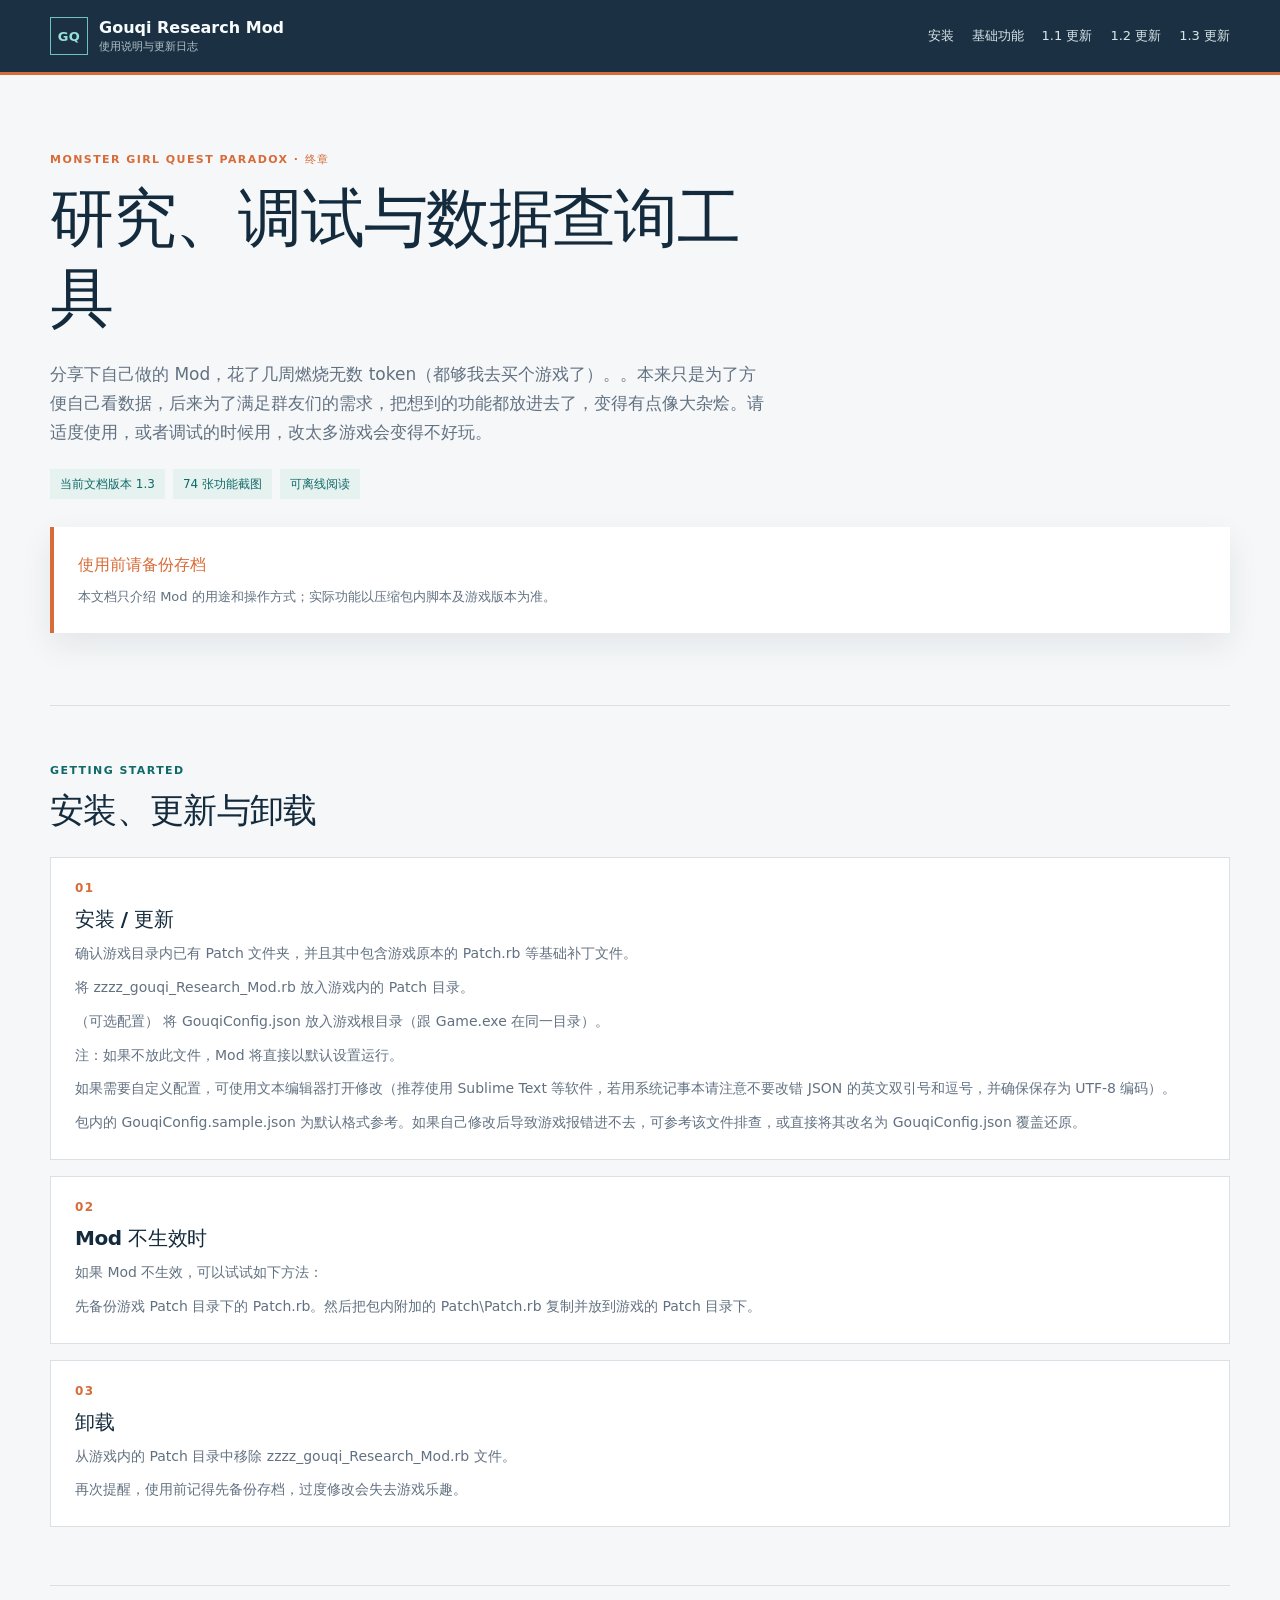
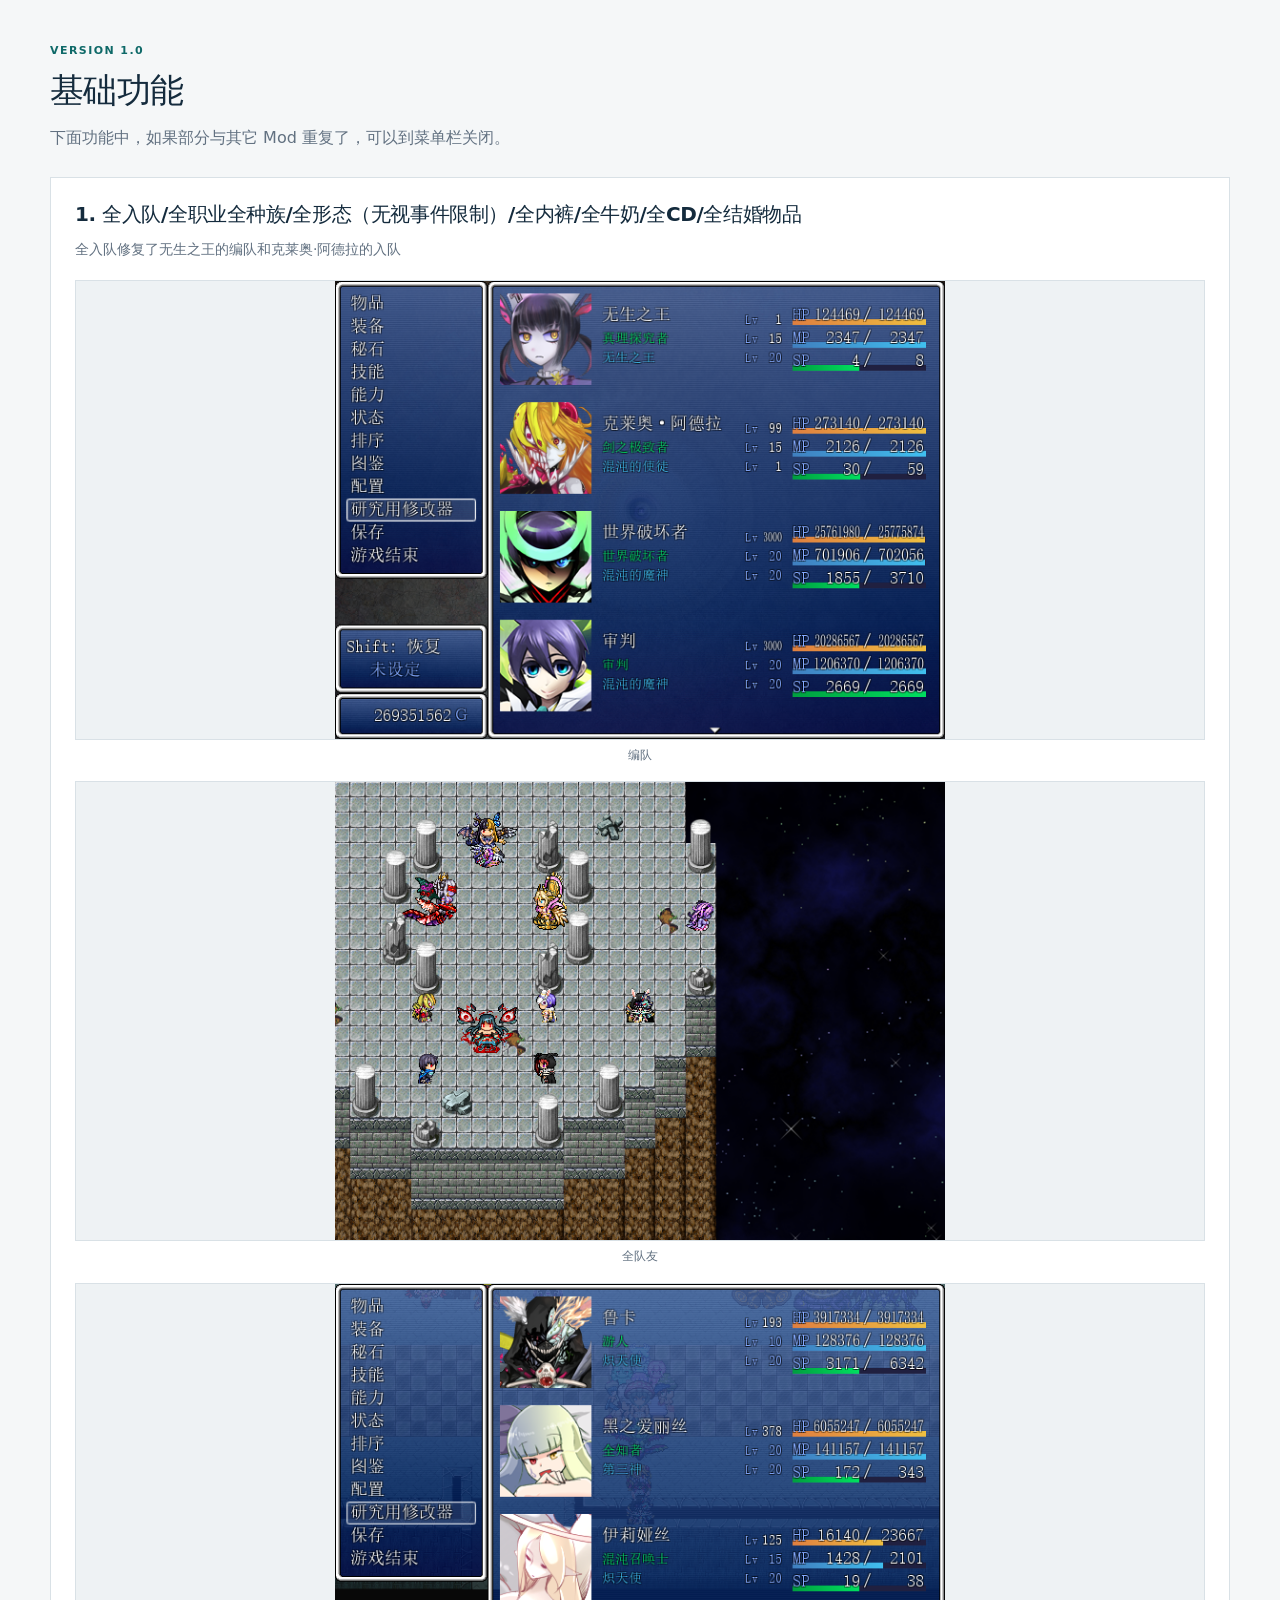
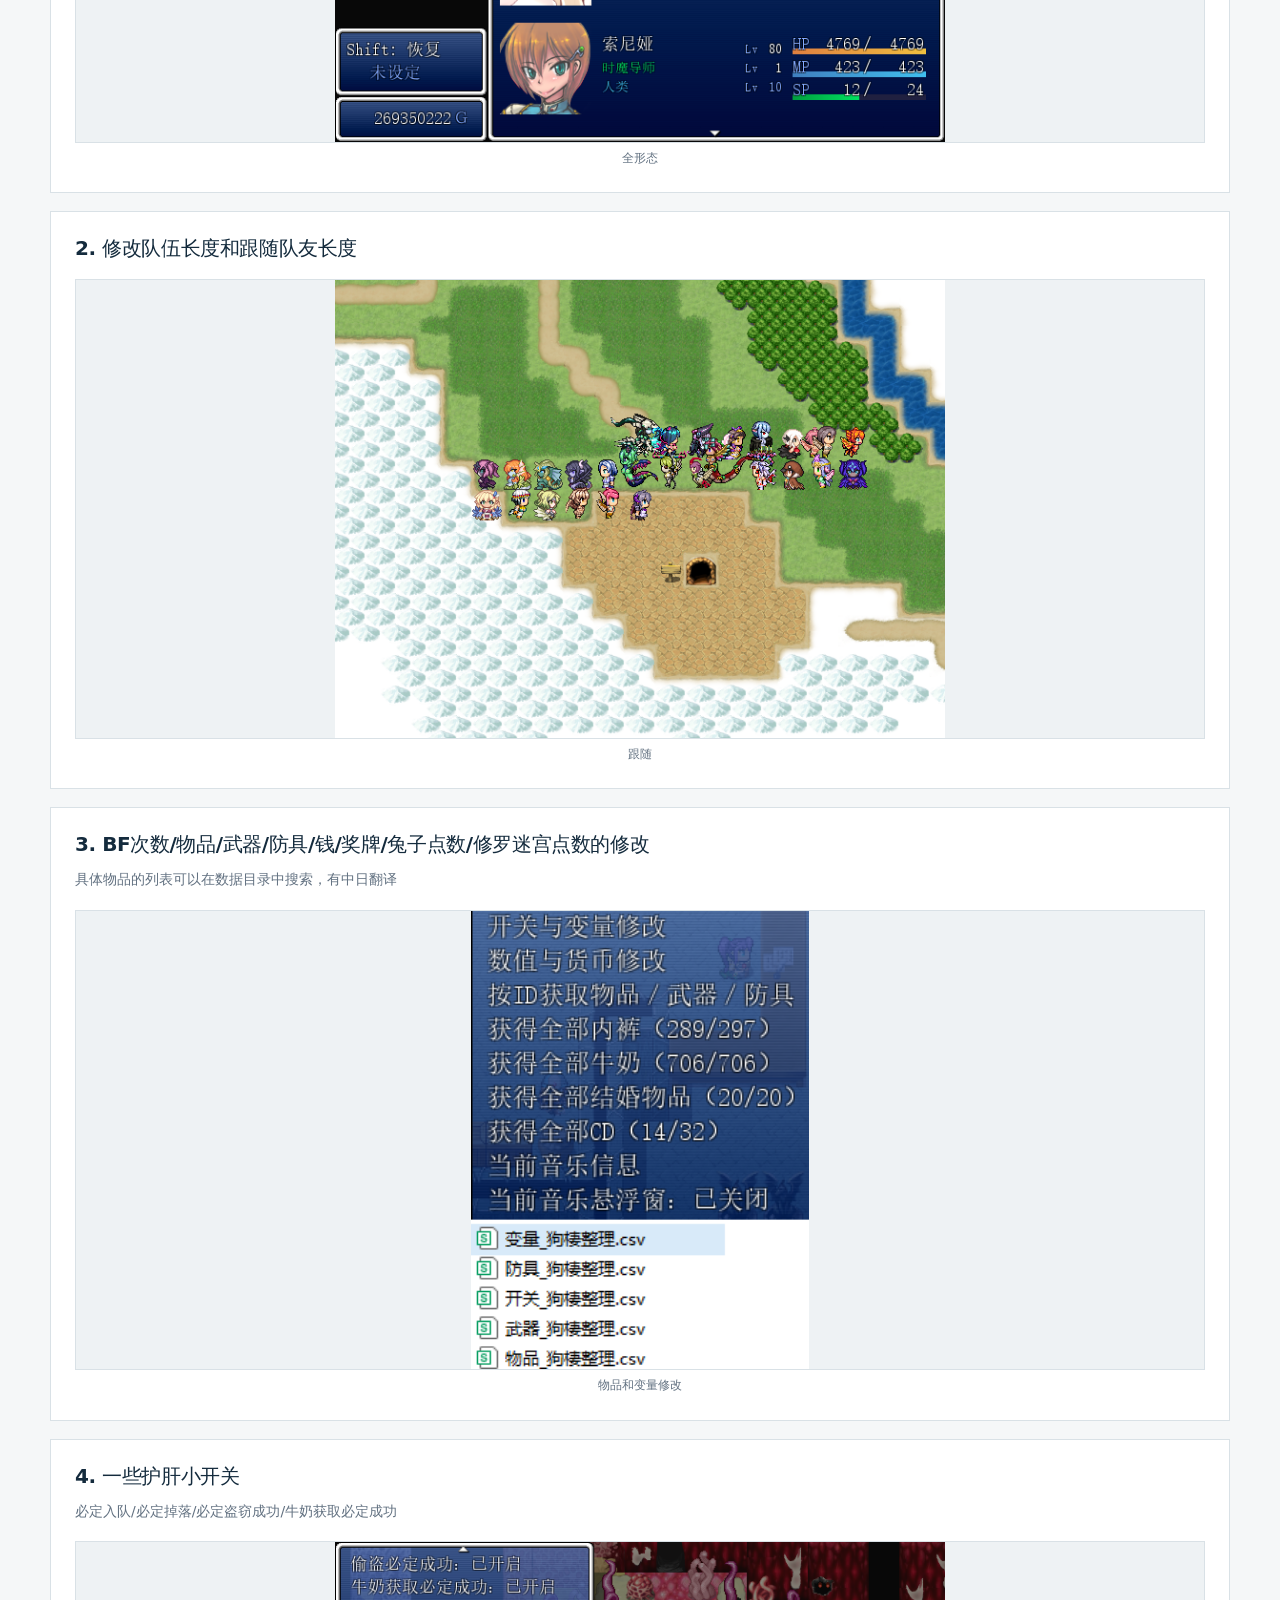
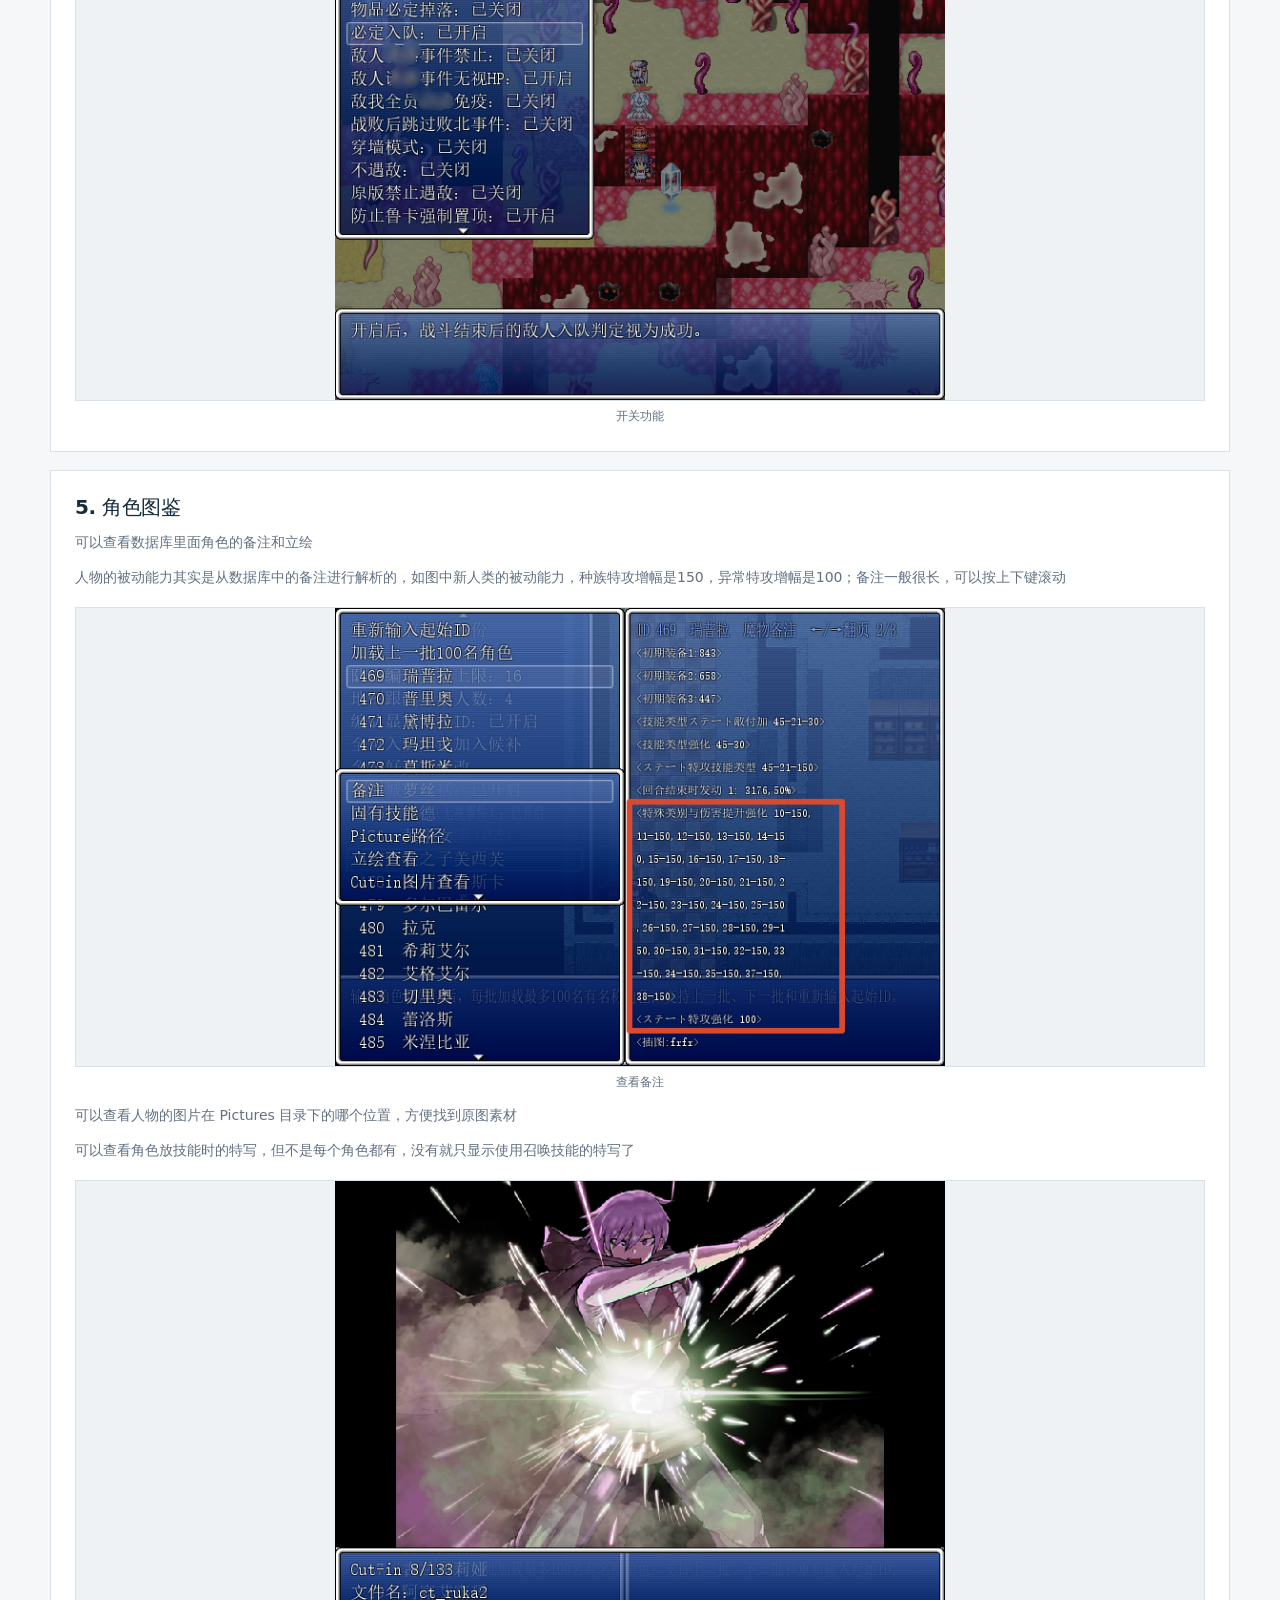
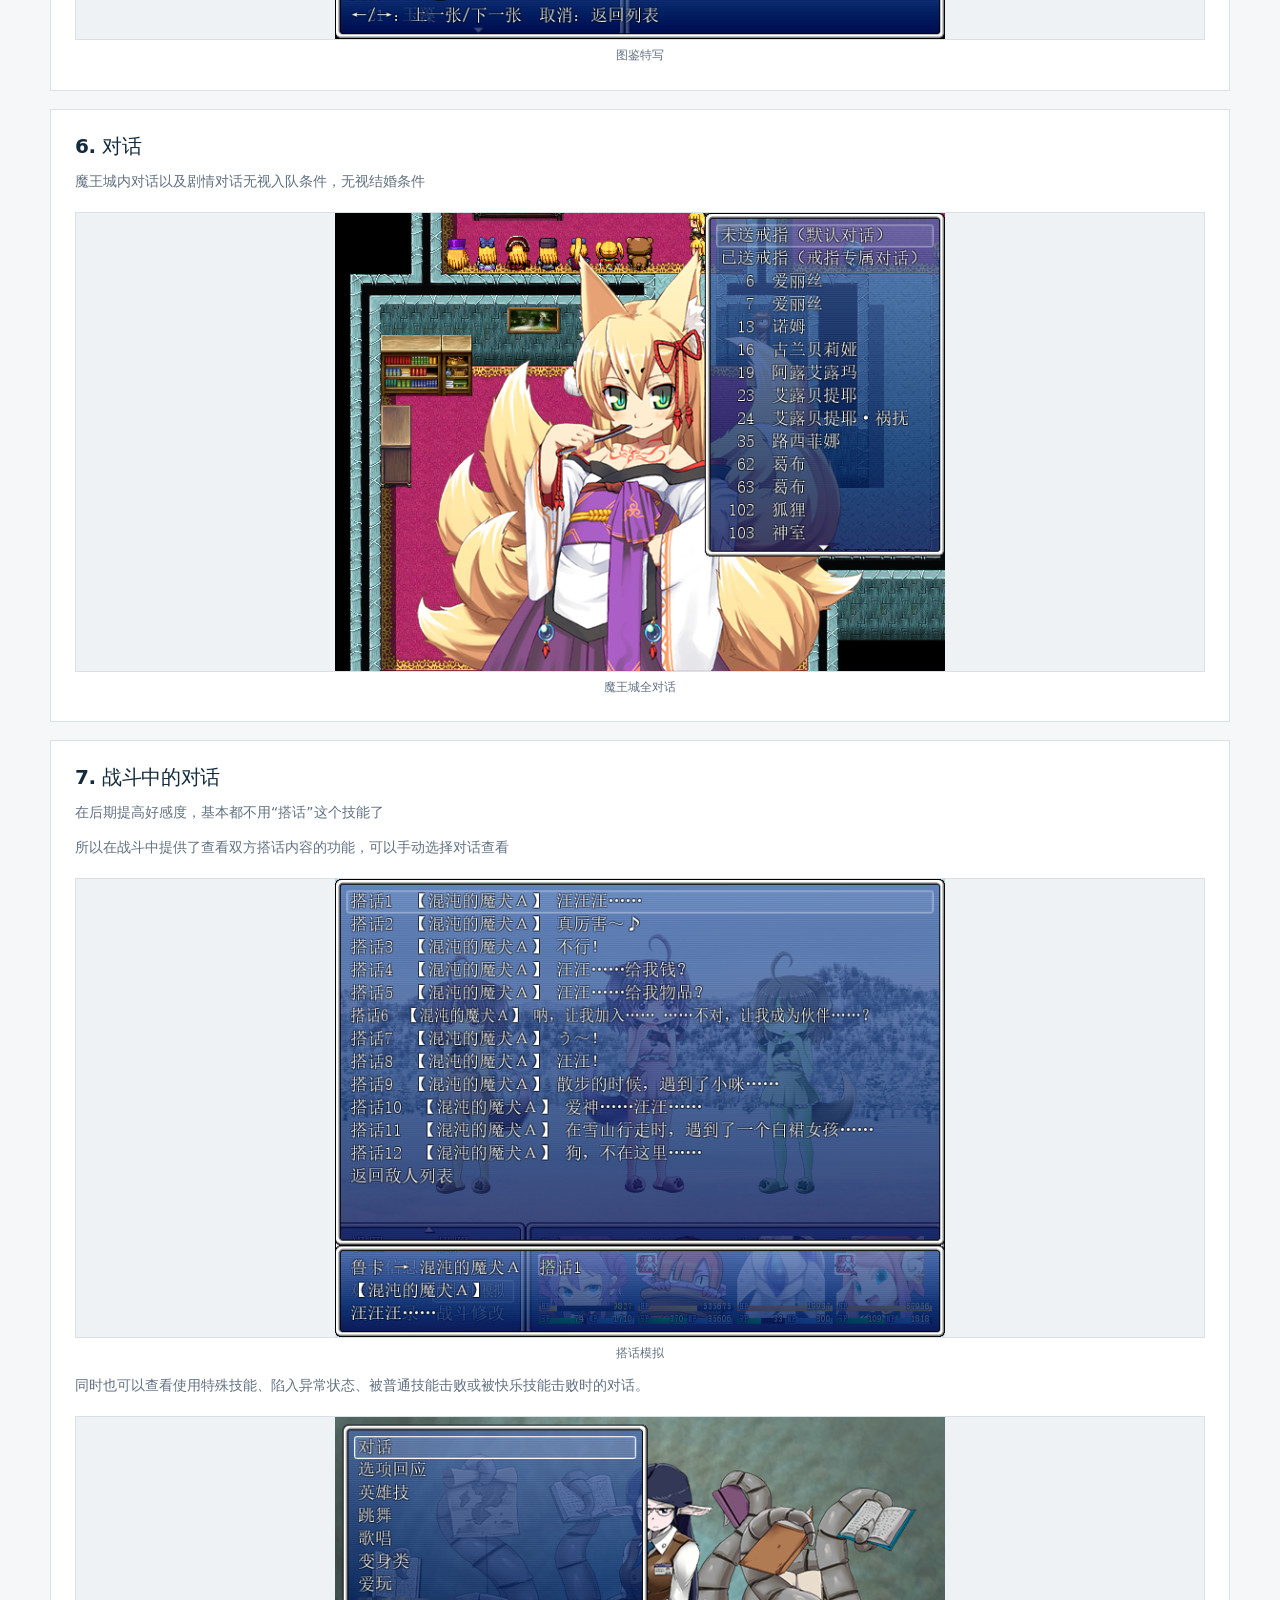
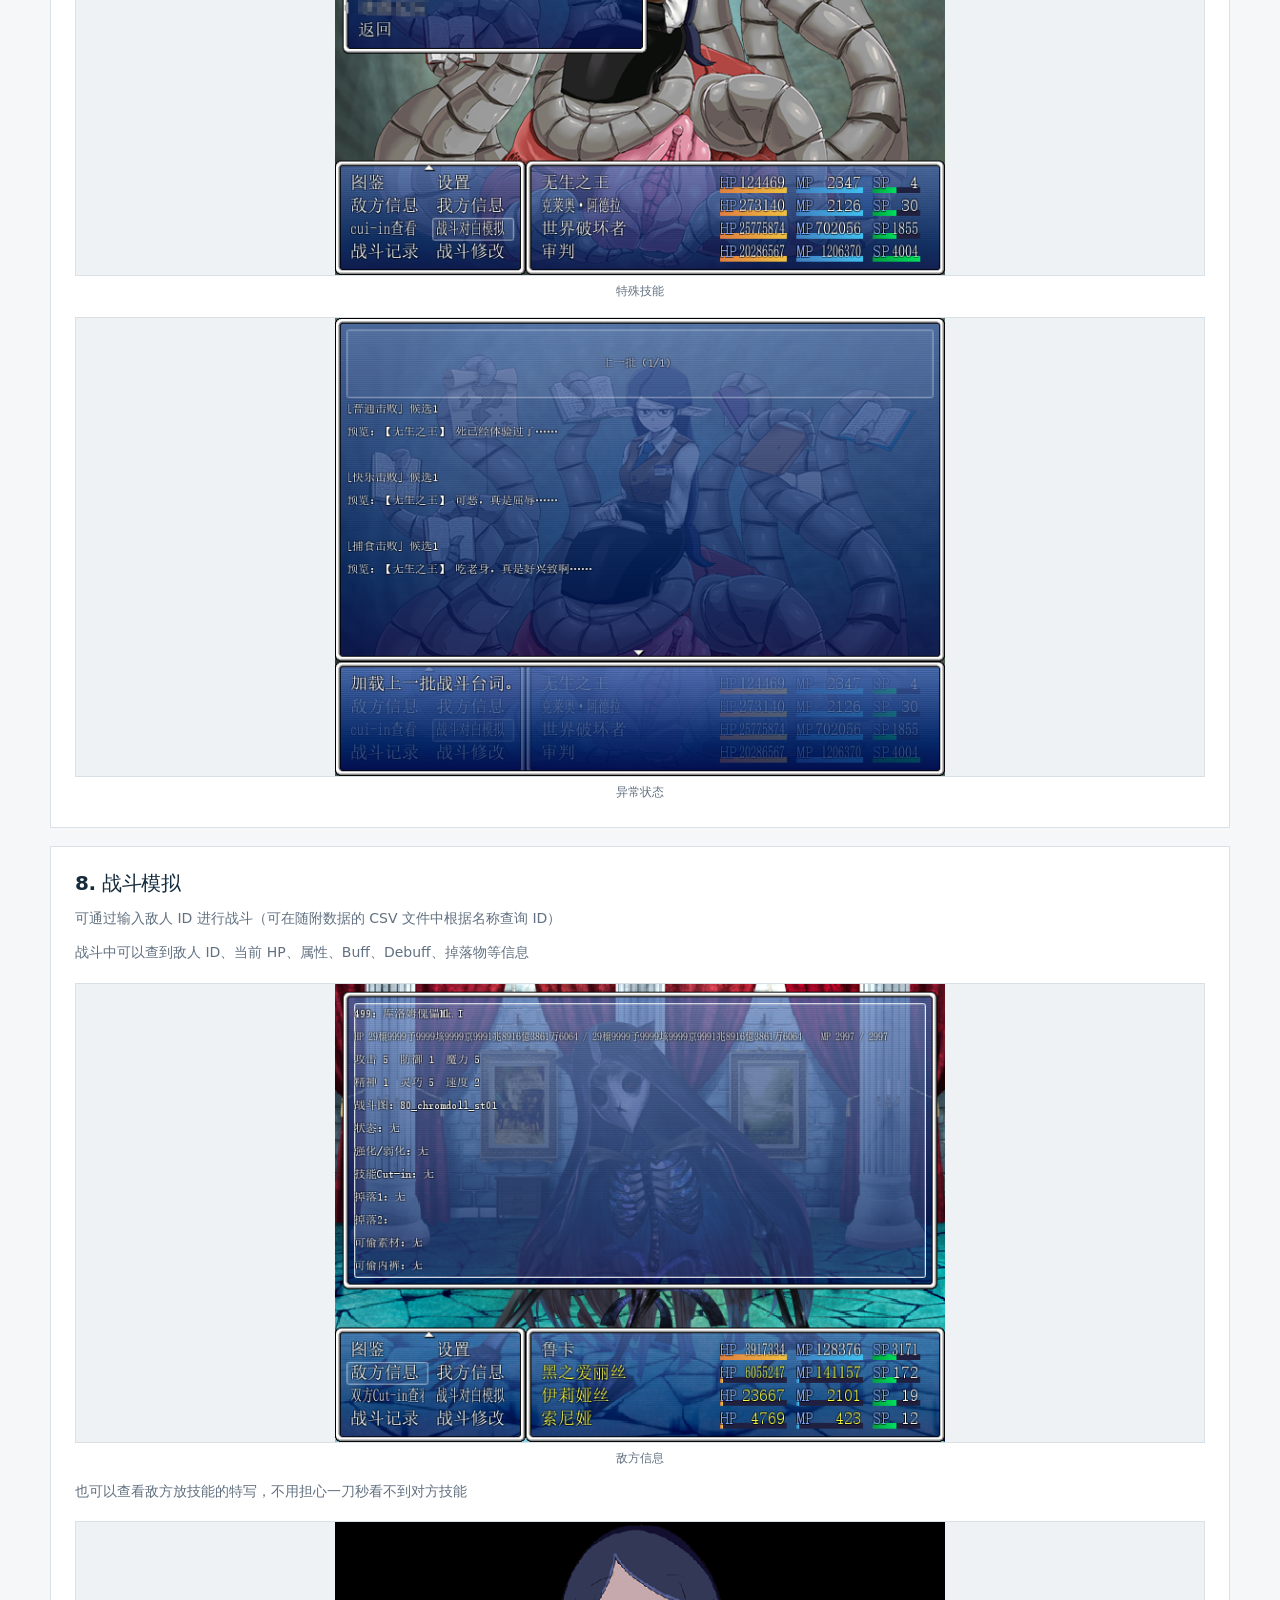
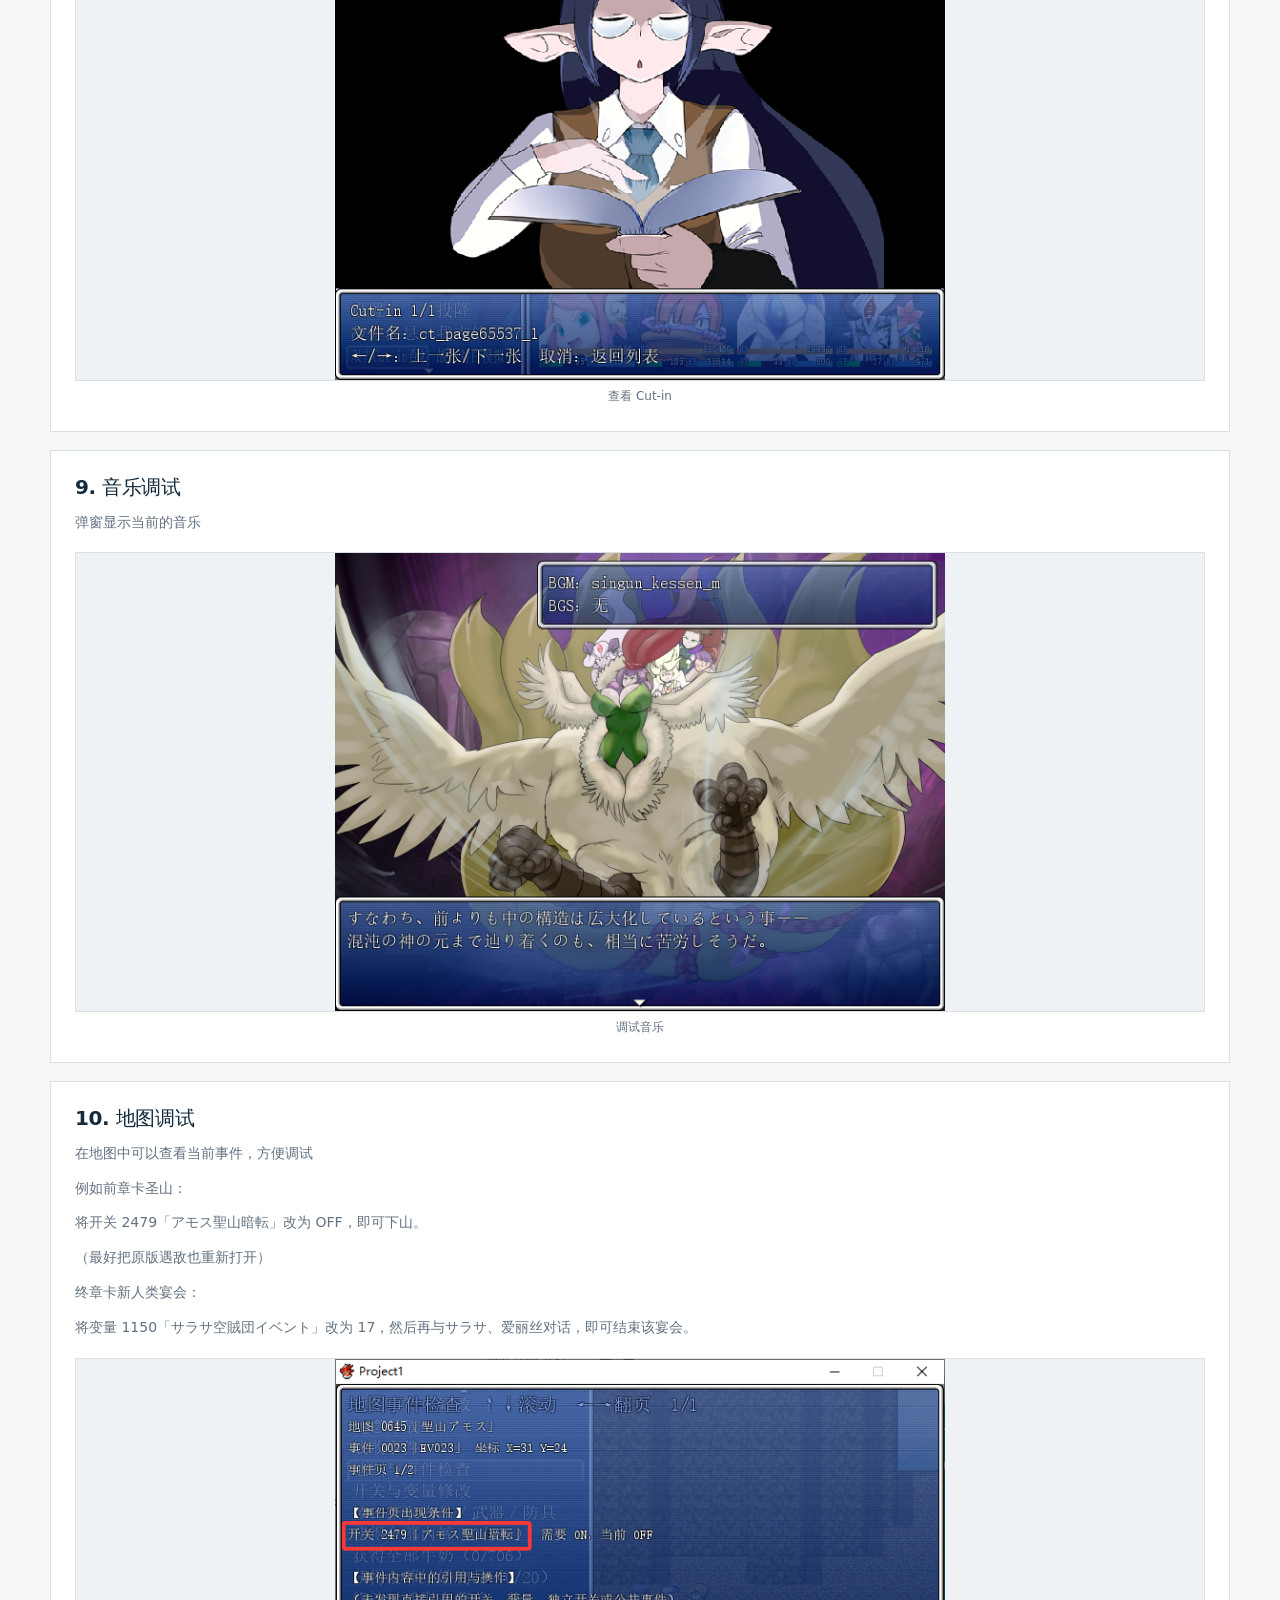
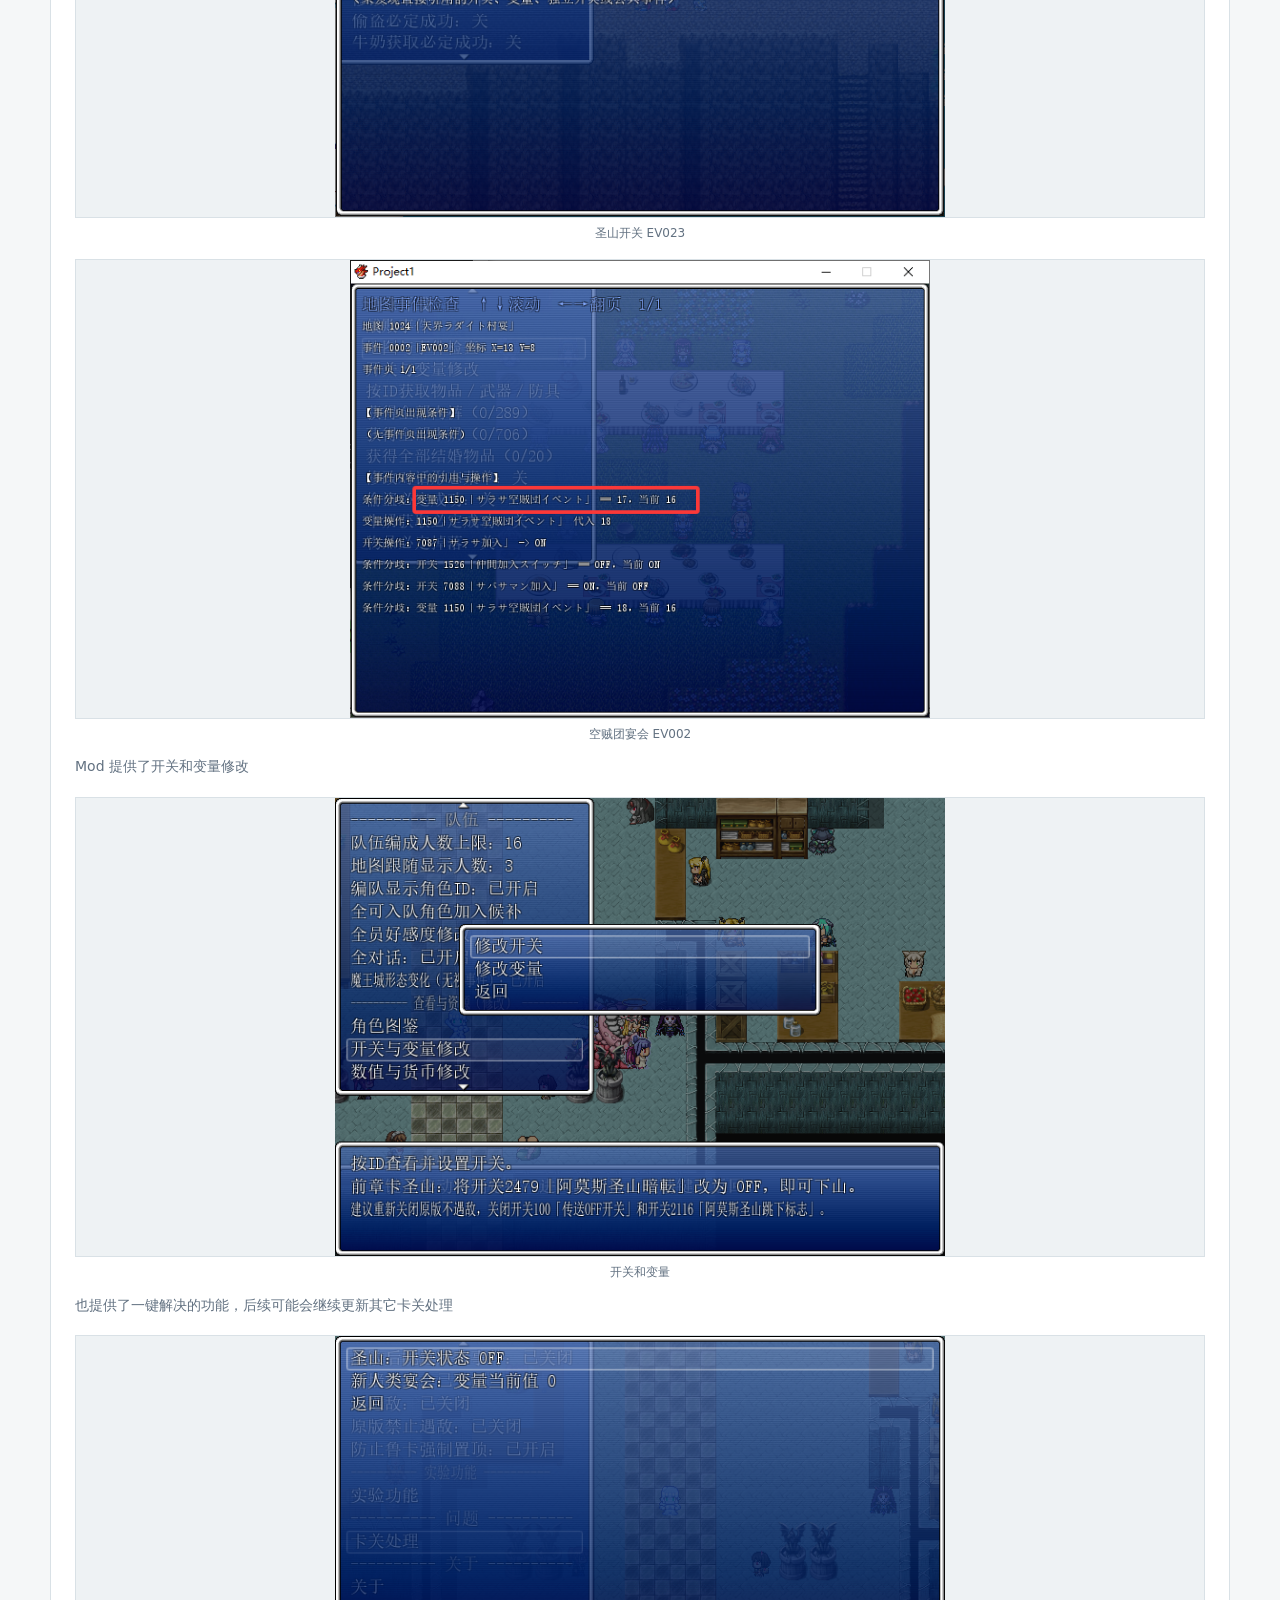
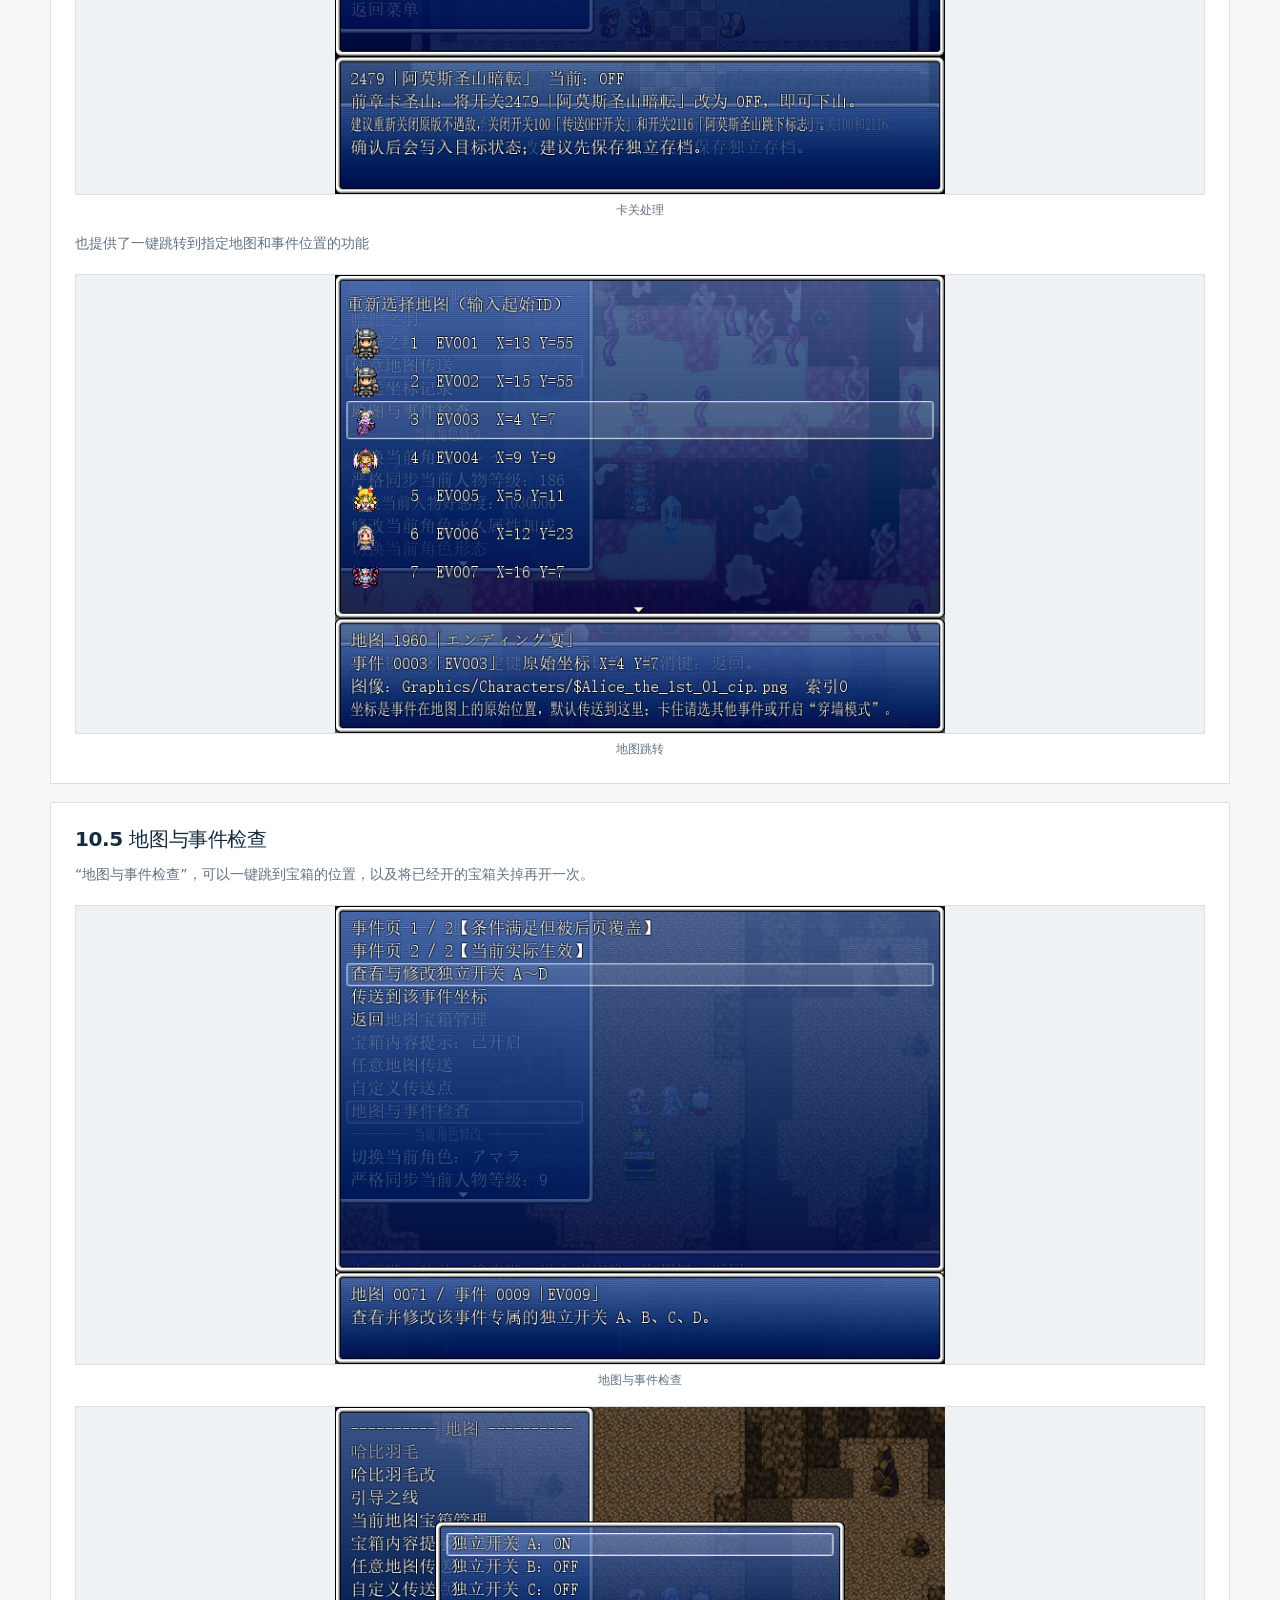
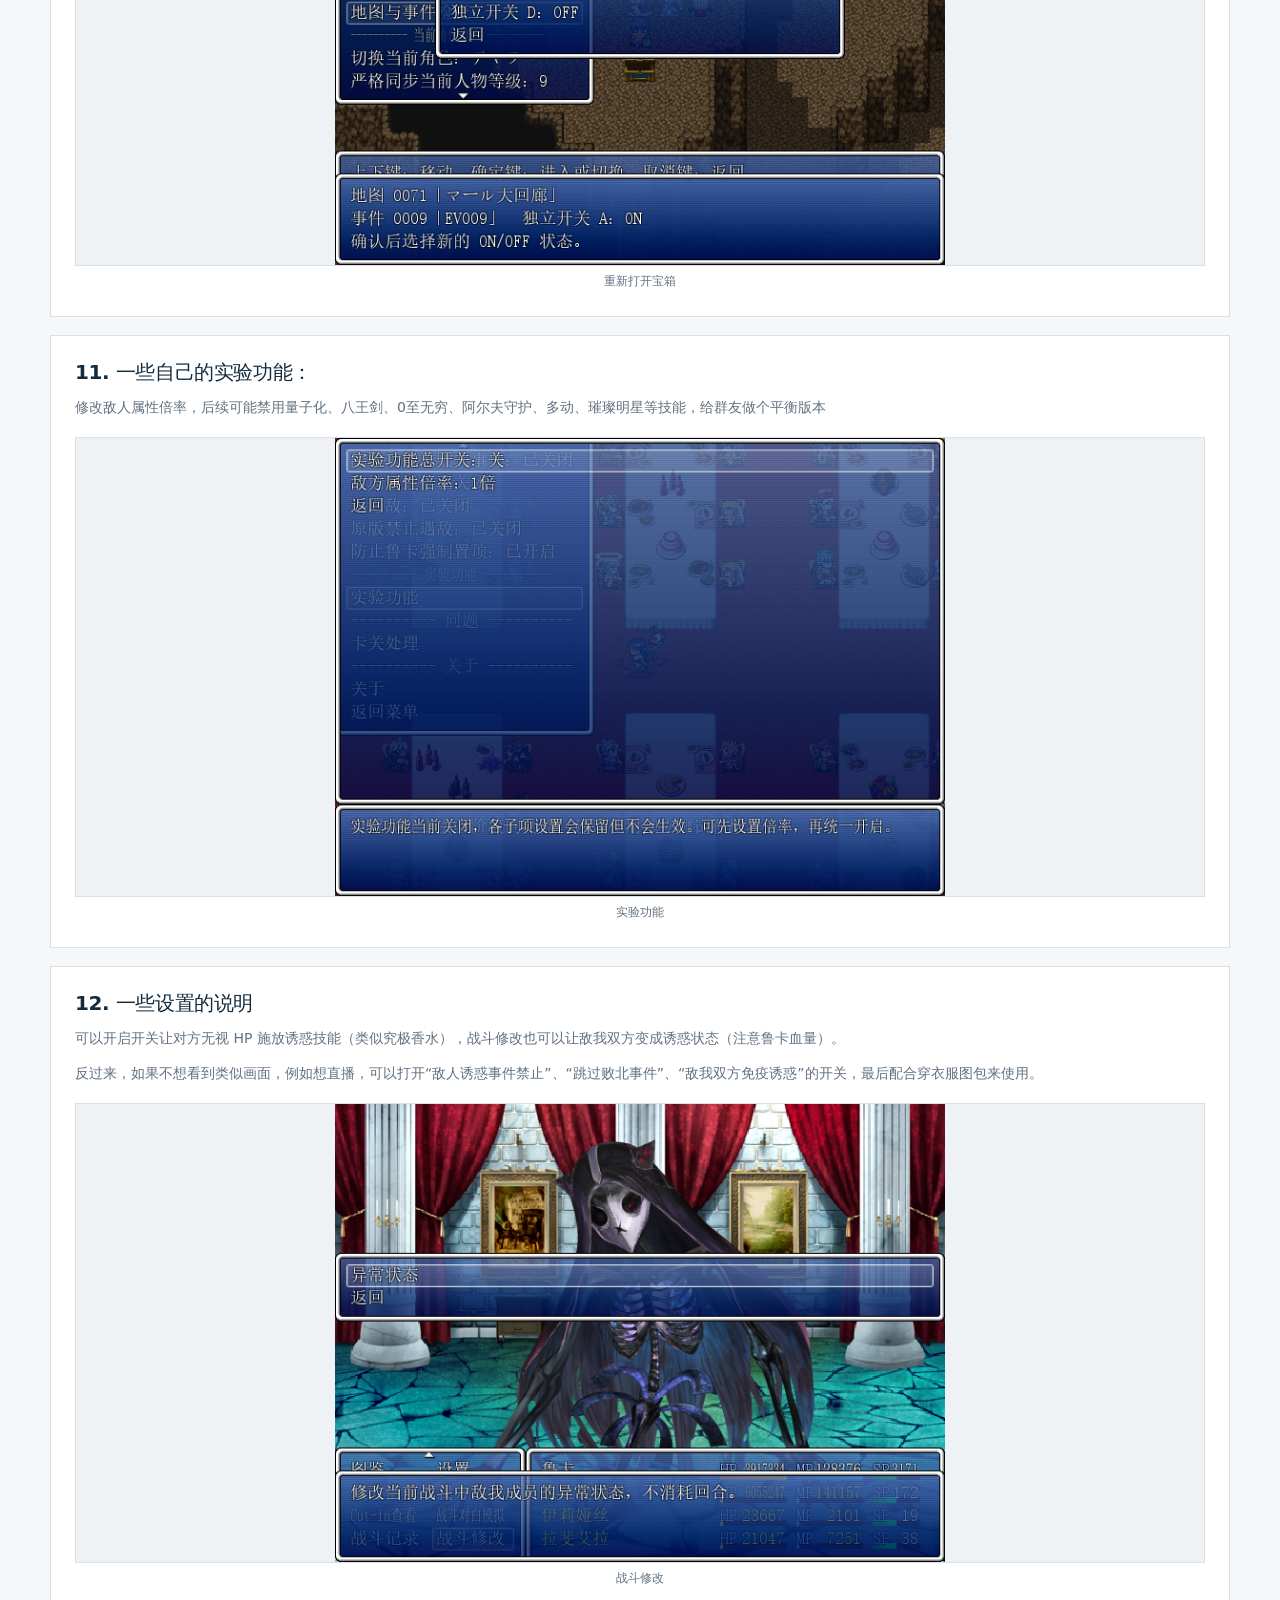
==== commit d9a11326: "feat: update download link and display mod version" ====
--- a/mod-guide/index.html
+++ b/mod-guide/index.html
@@ -17,6 +17,7 @@
           <a href="#v10">基础功能</a>
           <a href="#v11">1.1 更新</a>
           <a href="#v12">1.2 更新</a>
+          <a href="#v13">1.3 更新</a>
         </nav>
       </div>
     </header>
@@ -27,7 +28,7 @@
           <p class="eyebrow">MONSTER GIRL QUEST PARADOX · 终章</p>
           <h1>研究、调试与数据查询工具</h1>
           <p class="lede">Gouqi Research Mod 是为方便研究游戏数据、测试事件和调试流程制作的多功能 Mod。请适度使用，过度修改可能会降低游戏乐趣。</p>
-          <div class="hero-badges"><span>当前文档版本 1.2</span><span>55 张功能截图</span><span>可离线阅读</span></div>
+          <div class="hero-badges"><span>当前文档版本 1.3</span><span>74 张功能截图</span><span>可离线阅读</span></div>
         </div>
         <aside class="hero-note"><strong>使用前请备份存档</strong><p>本文档只介绍 Mod 的用途和操作方式；实际功能以压缩包内脚本及游戏版本为准。</p></aside>
       </section>
@@ -89,6 +90,26 @@
         </div>
       </section>
 
+      <section class="guide-section" id="v13">
+        <div class="section-heading"><p class="eyebrow">VERSION 1.3</p><h2>1.3版本的更新说明</h2></div>
+        <div class="feature-grid compact-grid">
+          <article class="feature-card"><h3>1.3 版本的更新1</h3><p>允许修改角色名字，将GouqiConfig.json放到游戏根目录（跟 Game.exe 在同一目录），编辑 preset_names 即可输入预置的角色名字；</p><p>配合之前的“图片资源覆盖”，可以实现修改角色头像和名字。</p><div class="gallery"><figure><img src="images/v1.3/修改角色名字1.png" alt="修改角色名字1" loading="lazy"><figcaption>修改角色名字1</figcaption></figure><figure><img src="images/v1.3/修改角色名字2.png" alt="修改角色名字2" loading="lazy"><figcaption>修改角色名字2</figcaption></figure></div></article>
+          <article class="feature-card"><h3>1.3 版本的更新2</h3><p>添加“移除伤害浮动的开关”，方便测试伤害。</p><div class="gallery"><figure><img src="images/v1.3/移除伤害浮动.png" alt="移除伤害浮动" loading="lazy"><figcaption>移除伤害浮动</figcaption></figure></div></article>
+          <article class="feature-card"><h3>1.3 版本的更新3.1</h3><p>添加“女仆对话菜单”，可以随时编辑队伍。</p><div class="gallery"><figure><img src="images/v1.3/女仆对话1.png" alt="女仆对话1" loading="lazy"><figcaption>女仆对话1</figcaption></figure><figure><img src="images/v1.3/女仆对话2.png" alt="女仆对话2" loading="lazy"><figcaption>女仆对话2</figcaption></figure></div></article>
+          <article class="feature-card"><h3>1.3 版本的更新3.2</h3><p>添加“大神官对话菜单”，可以随时转职。</p><div class="gallery"><figure><img src="images/v1.3/大神官对话.png" alt="大神官对话" loading="lazy"><figcaption>大神官对话</figcaption></figure></div><p>【注】其实已有功能“当前角色学习技能”可以让角色学习技能 ID 为 10101 的特技“转职之书”，也能随时转职。</p></article>
+          <article class="feature-card"><h3>1.3 版本的更新4</h3><p>“敌人资料与战斗”菜单中，“敌人信息”新增敌人的“属性抗性”和“状态抗性”显示。</p><div class="gallery"><figure><img src="images/v1.3/敌人信息.png" alt="敌人信息" loading="lazy"><figcaption>敌人信息</figcaption></figure></div></article>
+          <article class="feature-card"><h3>1.3 版本的更新5</h3><p>添加“成就数据”菜单，现在可以修改各项游戏成就。</p><div class="gallery"><figure><img src="images/v1.3/修改成就.png" alt="修改成就" loading="lazy"><figcaption>修改成就</figcaption></figure></div></article>
+          <article class="feature-card"><h3>1.3 版本的更新6</h3><p>添加“原版禁止队伍排序”的菜单，若游戏原版锁定了队伍排序功能，可在此处解除限制。</p><div class="gallery"><figure><img src="images/v1.3/原版禁止排序.png" alt="原版禁止排序" loading="lazy"><figcaption>原版禁止排序</figcaption></figure></div></article>
+          <article class="feature-card"><h3>1.3 版本的更新7</h3><p>添加“调用事件”菜单，暂时只有“野营”的事件，后续将扩展手动调用事件的功能。</p><div class="gallery"><figure><img src="images/v1.3/调用事件.png" alt="调用事件" loading="lazy"><figcaption>调用事件</figcaption></figure></div></article>
+          <article class="feature-card"><h3>1.3 版本的更新8</h3><p>添加“允许装备同颜色秘石”菜单，开启后，同一件装备可以镶嵌相同颜色的秘石。</p><div class="gallery"><figure><img src="images/v1.3/同颜色秘石.png" alt="同颜色秘石" loading="lazy"><figcaption>同颜色秘石</figcaption></figure></div></article>
+          <article class="feature-card"><h3>1.3 版本的更新9</h3><p>添加“区域优先遇敌”功能，可自定义当前区域的遇敌规则，包含两种模式：</p><p>手动目标：指定在当前区域必定遭遇特定怪物。</p><p>自动规则：未指定手动目标或目标失效时生效。可选规则包括“未遭遇”、“未入队”、“Boss”及“原版随机”。针对存在多只 Boss 的区域，可开启“Boss仅未遭遇”以提升未遭遇 Boss 的优先级。</p><div class="gallery"><figure><img src="images/v1.3/区域优先遇敌1.png" alt="区域优先遇敌1" loading="lazy"><figcaption>区域优先遇敌1</figcaption></figure><figure><img src="images/v1.3/区域优先遇敌2.png" alt="区域优先遇敌2" loading="lazy"><figcaption>区域优先遇敌2</figcaption></figure></div></article>
+          <article class="feature-card"><h3>1.3 版本的更新10</h3><p>添加“战斗自动胜利”菜单，可以让野外遭遇直接胜利，不同于 Mtool，这里的胜利走结算流程。另外可以设置“跳过Boss”、“跳过未入队”、“经验倍率”和“职业经验倍率”。</p><div class="gallery"><figure><img src="images/v1.3/战斗自动胜利.png" alt="战斗自动胜利" loading="lazy"><figcaption>战斗自动胜利</figcaption></figure></div></article>
+          <article class="feature-card"><h3>1.3 版本的更新11</h3><p>“战斗修改”的“异常状态”中添加各种异常状态，包括圣痕和暗秽；“战斗修改”的“Buff”中添加“武技扩散”的Buff。</p><div class="gallery"><figure><img src="images/v1.3/战斗修改1.png" alt="战斗修改1" loading="lazy"><figcaption>战斗修改1</figcaption></figure><figure><img src="images/v1.3/战斗修改2.png" alt="战斗修改2" loading="lazy"><figcaption>战斗修改2</figcaption></figure></div></article>
+          <article class="feature-card"><h3>1.3 版本的更新12</h3><p>“研究修改器”下面添加“战斗前修改”的菜单，可以添加各种异常状态和Buff（现在只有“月无之舞”和“武技扩散”），可以指定敌我，开战后自动添加，不需要再用“战斗修改”来手动添加。（注意这里直接赋予升天等类似状态可能会出问题）</p><div class="gallery"><figure><img src="images/v1.3/战斗前修改1.png" alt="战斗前修改1" loading="lazy"><figcaption>战斗前修改1</figcaption></figure><figure><img src="images/v1.3/战斗前修改2.png" alt="战斗前修改2" loading="lazy"><figcaption>战斗前修改2</figcaption></figure></div></article>
+          <article class="feature-card"><h3>1.3 版本的更新13</h3><p>添加“常见任务”的菜单，现在有“升级瓦尼拉的小店”的功能，允许一键升级“瓦尼拉的小店”和完成相关事件。</p><div class="gallery"><figure><img src="images/v1.3/升级瓦尼拉的小店.png" alt="升级瓦尼拉的小店" loading="lazy"><figcaption>升级瓦尼拉的小店</figcaption></figure></div></article>
+        </div>
+      </section>
+
       <section class="guide-section guide-notes" id="notes">
         <div class="section-heading"><p class="eyebrow">NOTES</p><h2>数据与使用提示</h2></div>
         <div class="notes-grid"><div><h3>数据目录</h3><p>附送的数据 CSV 可用于快速查找敌人、角色、职业、种族、技能、能力和物品 ID。线上版的“数据库名称表”提供搜索、分页和详情查看。</p></div><div><h3>适度使用</h3><p>这是研究和调试工具，不负责游戏平衡。建议保留原始存档，并在测试结束后关闭重复或影响流程的开关。</p></div><div><h3>图片说明</h3><p>本页截图仅用于说明菜单操作，不是游戏原始 Graphics 资源。点击任意截图可以放大查看。</p></div></div>
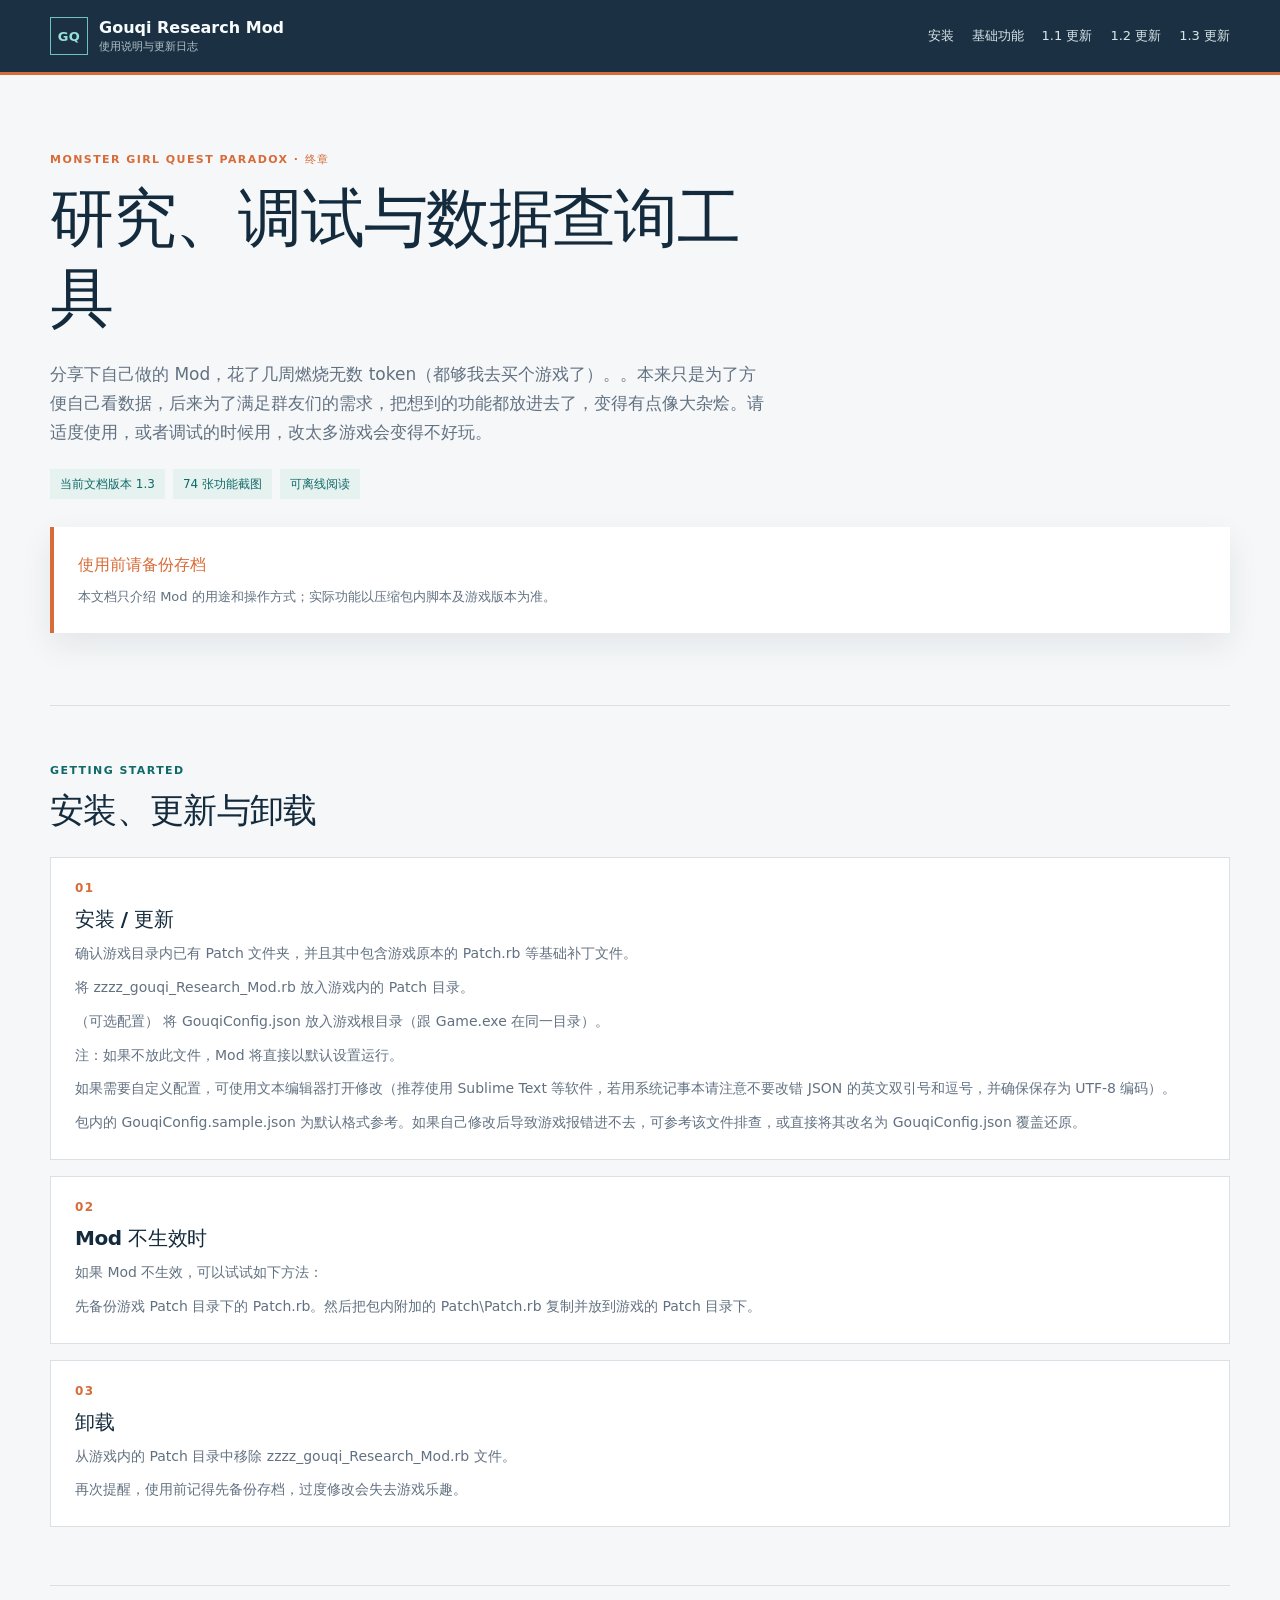
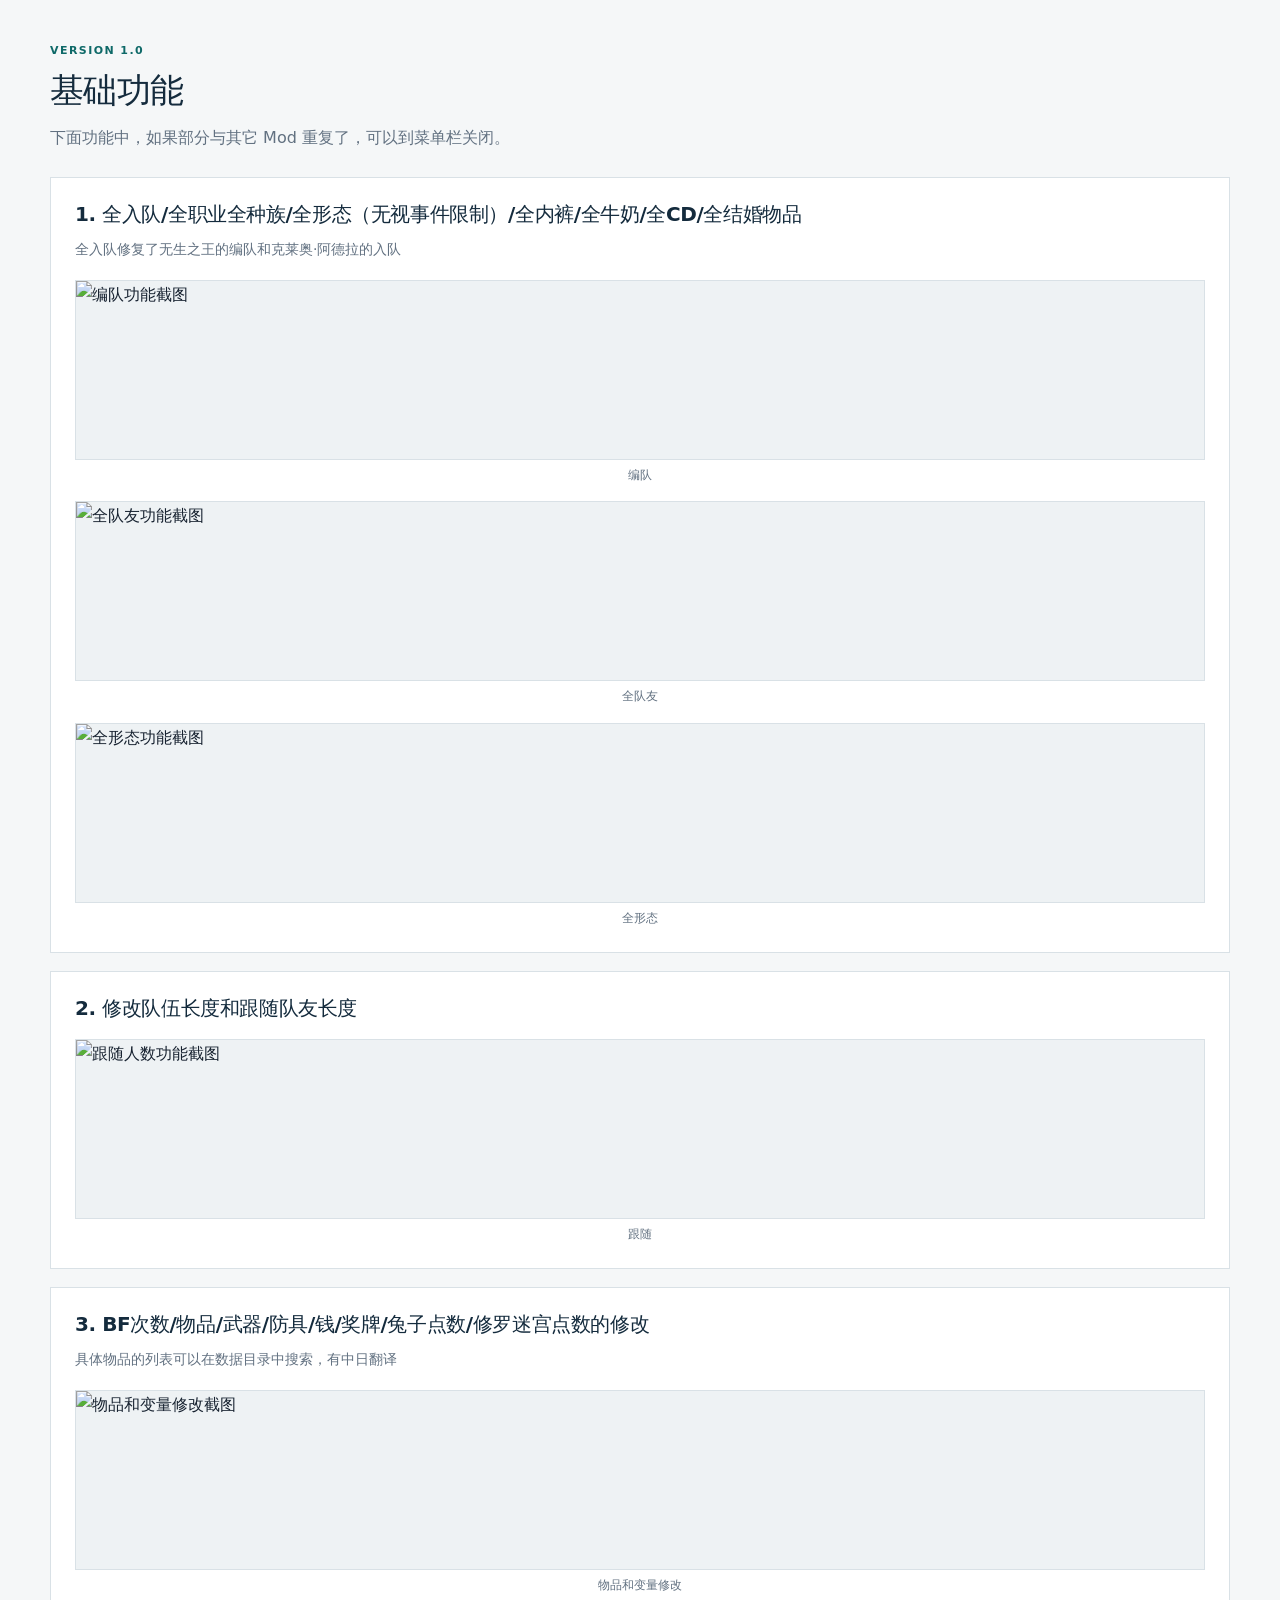
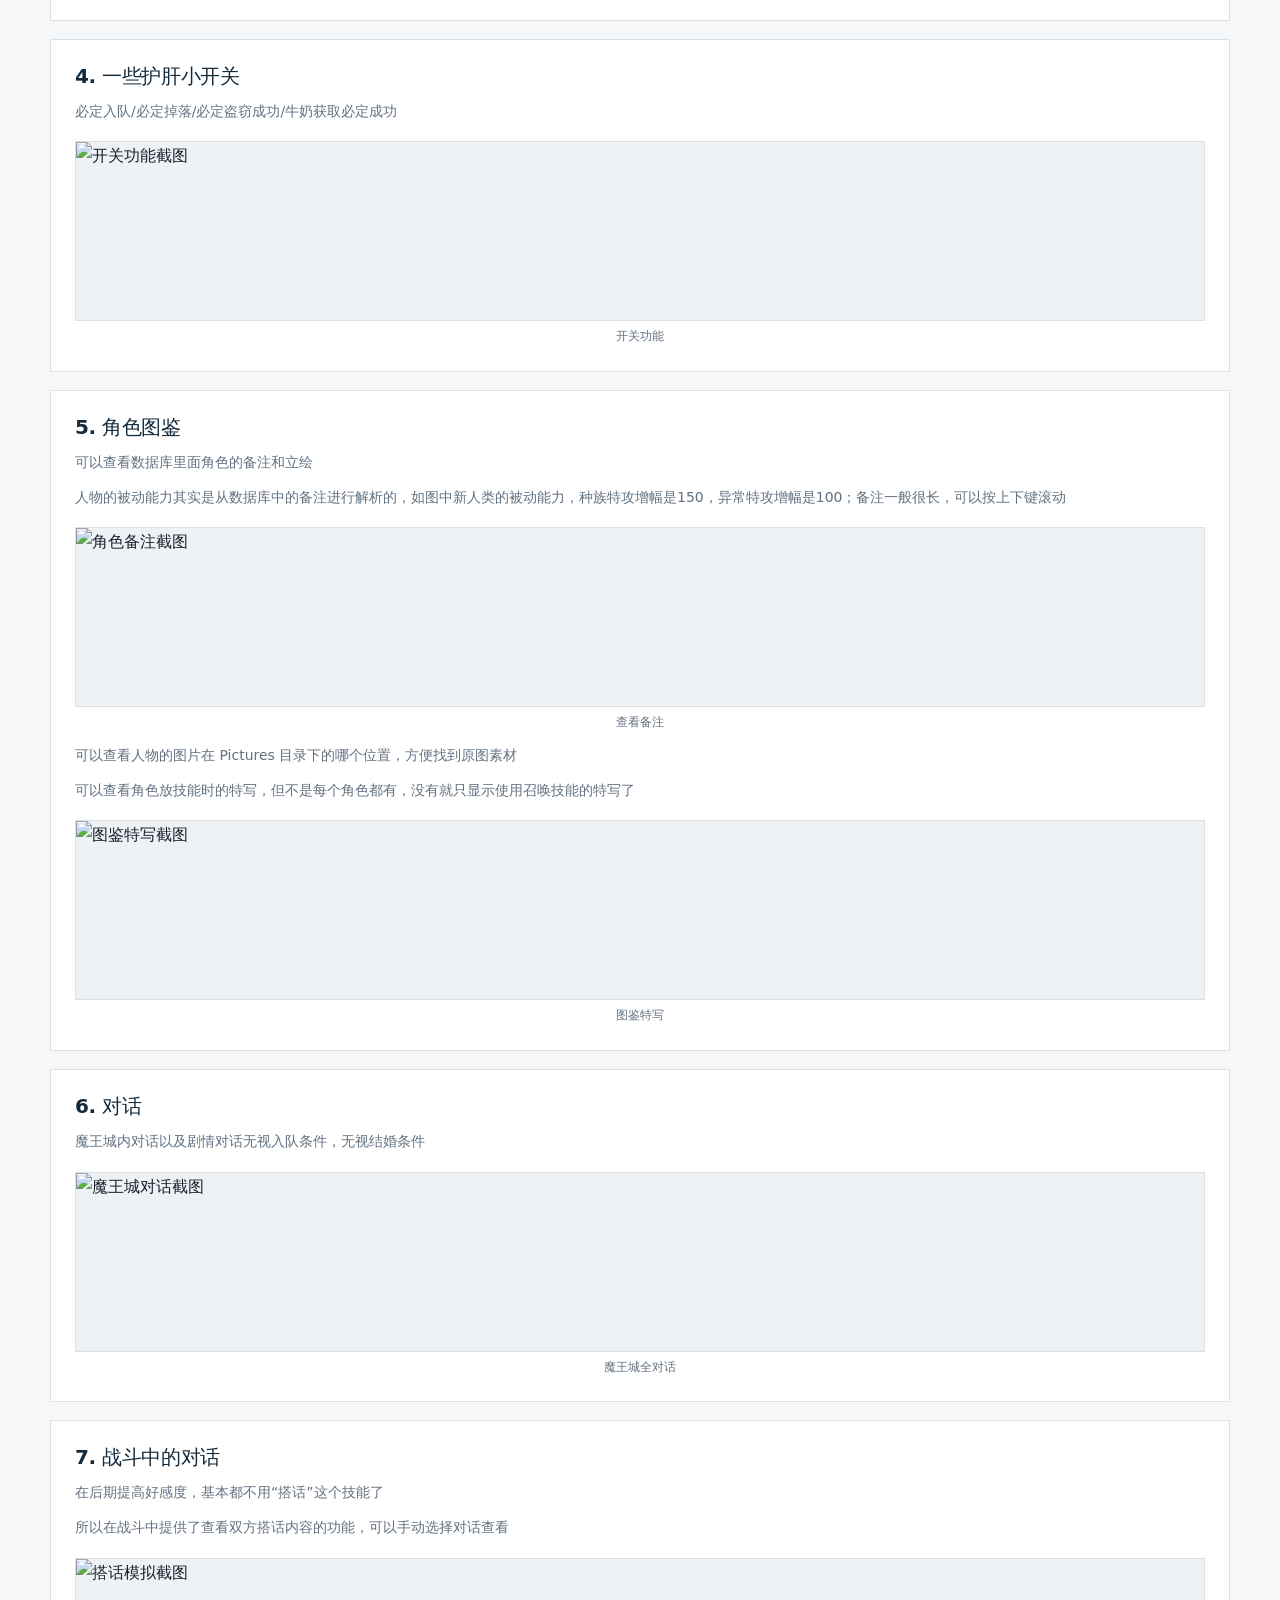
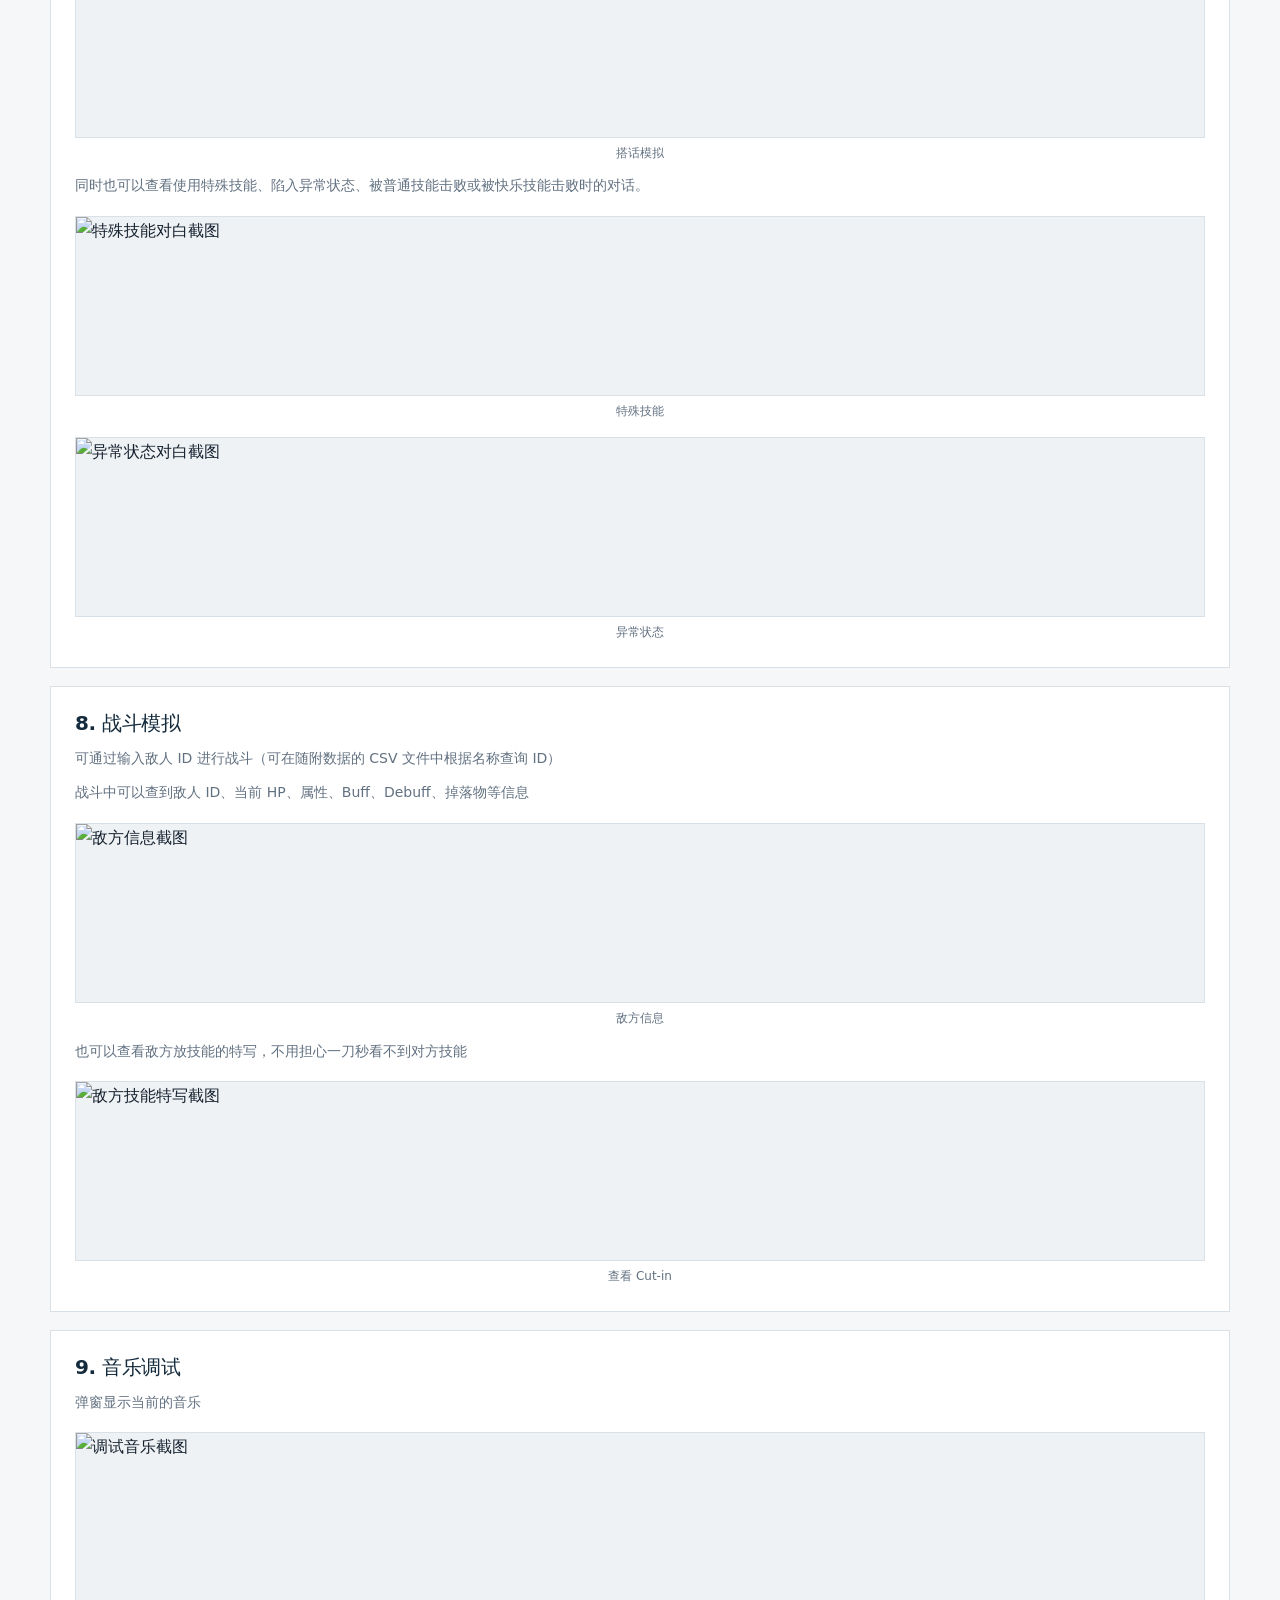
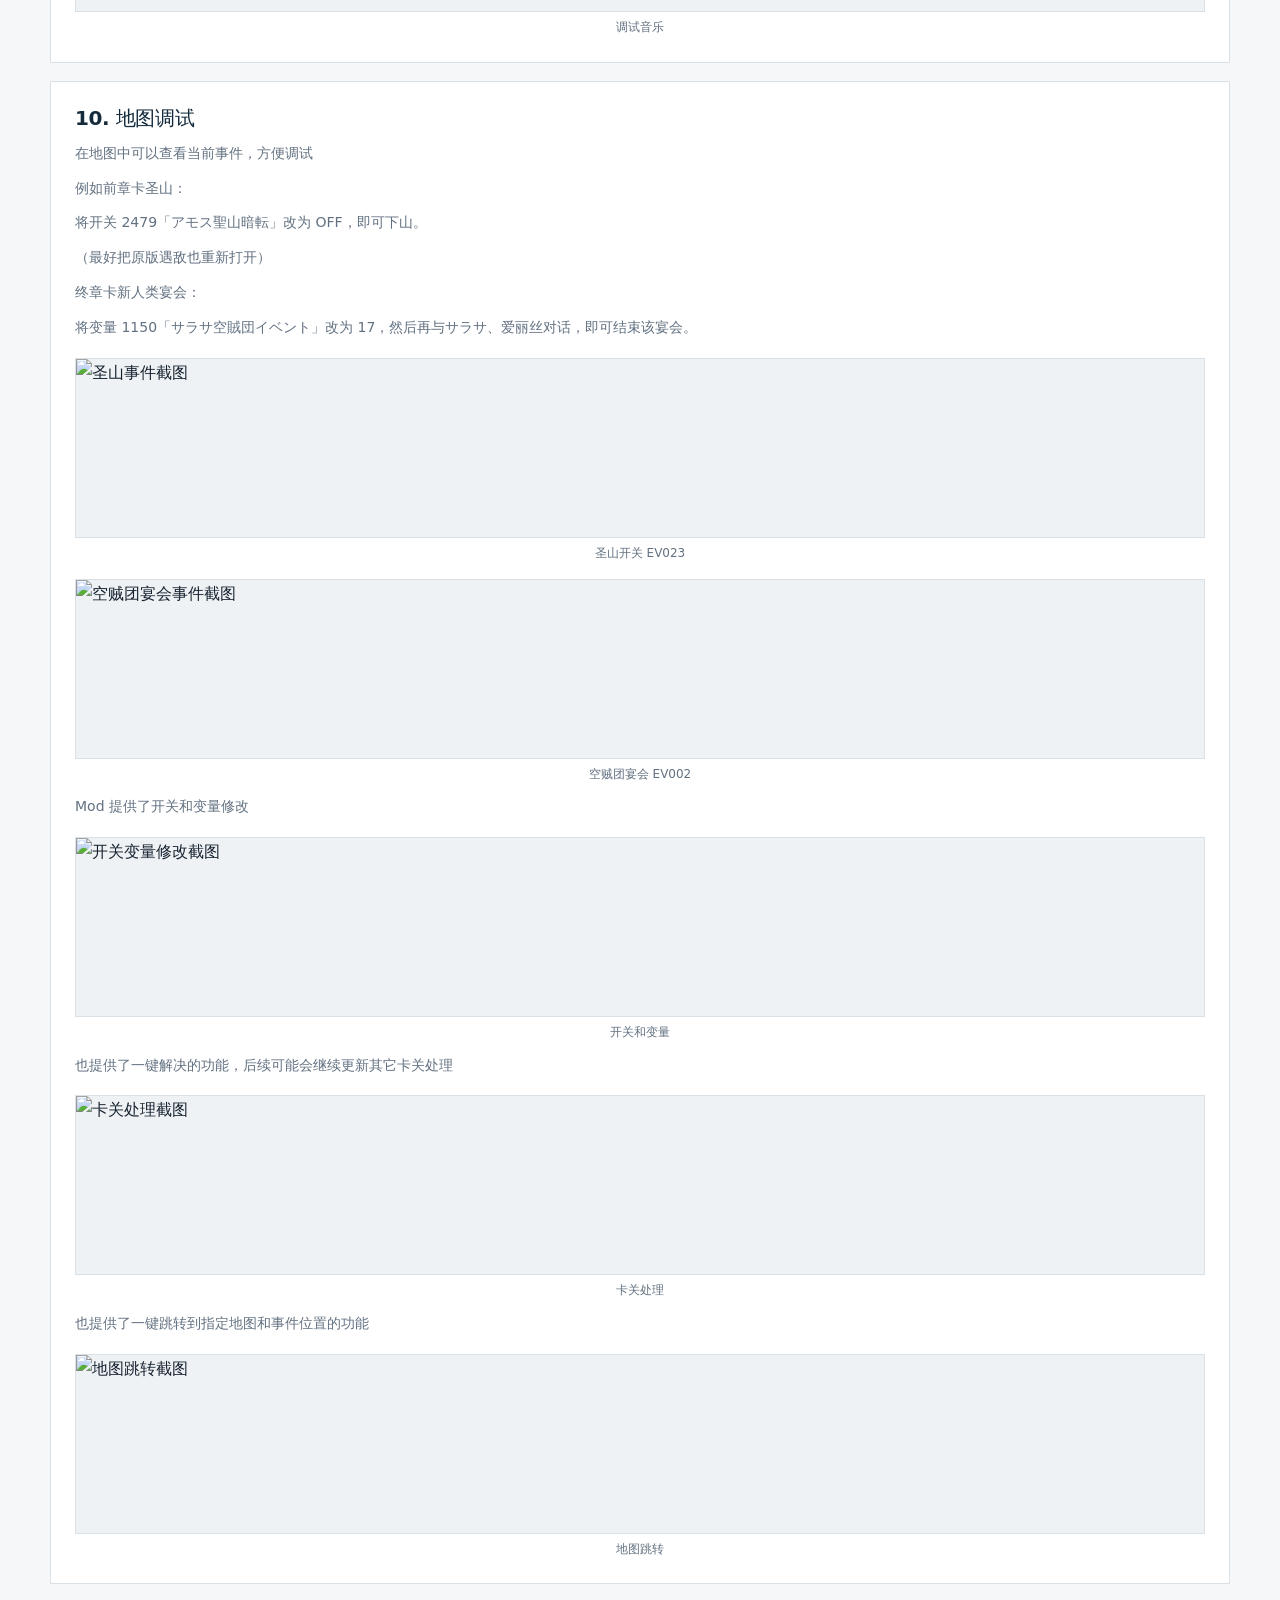
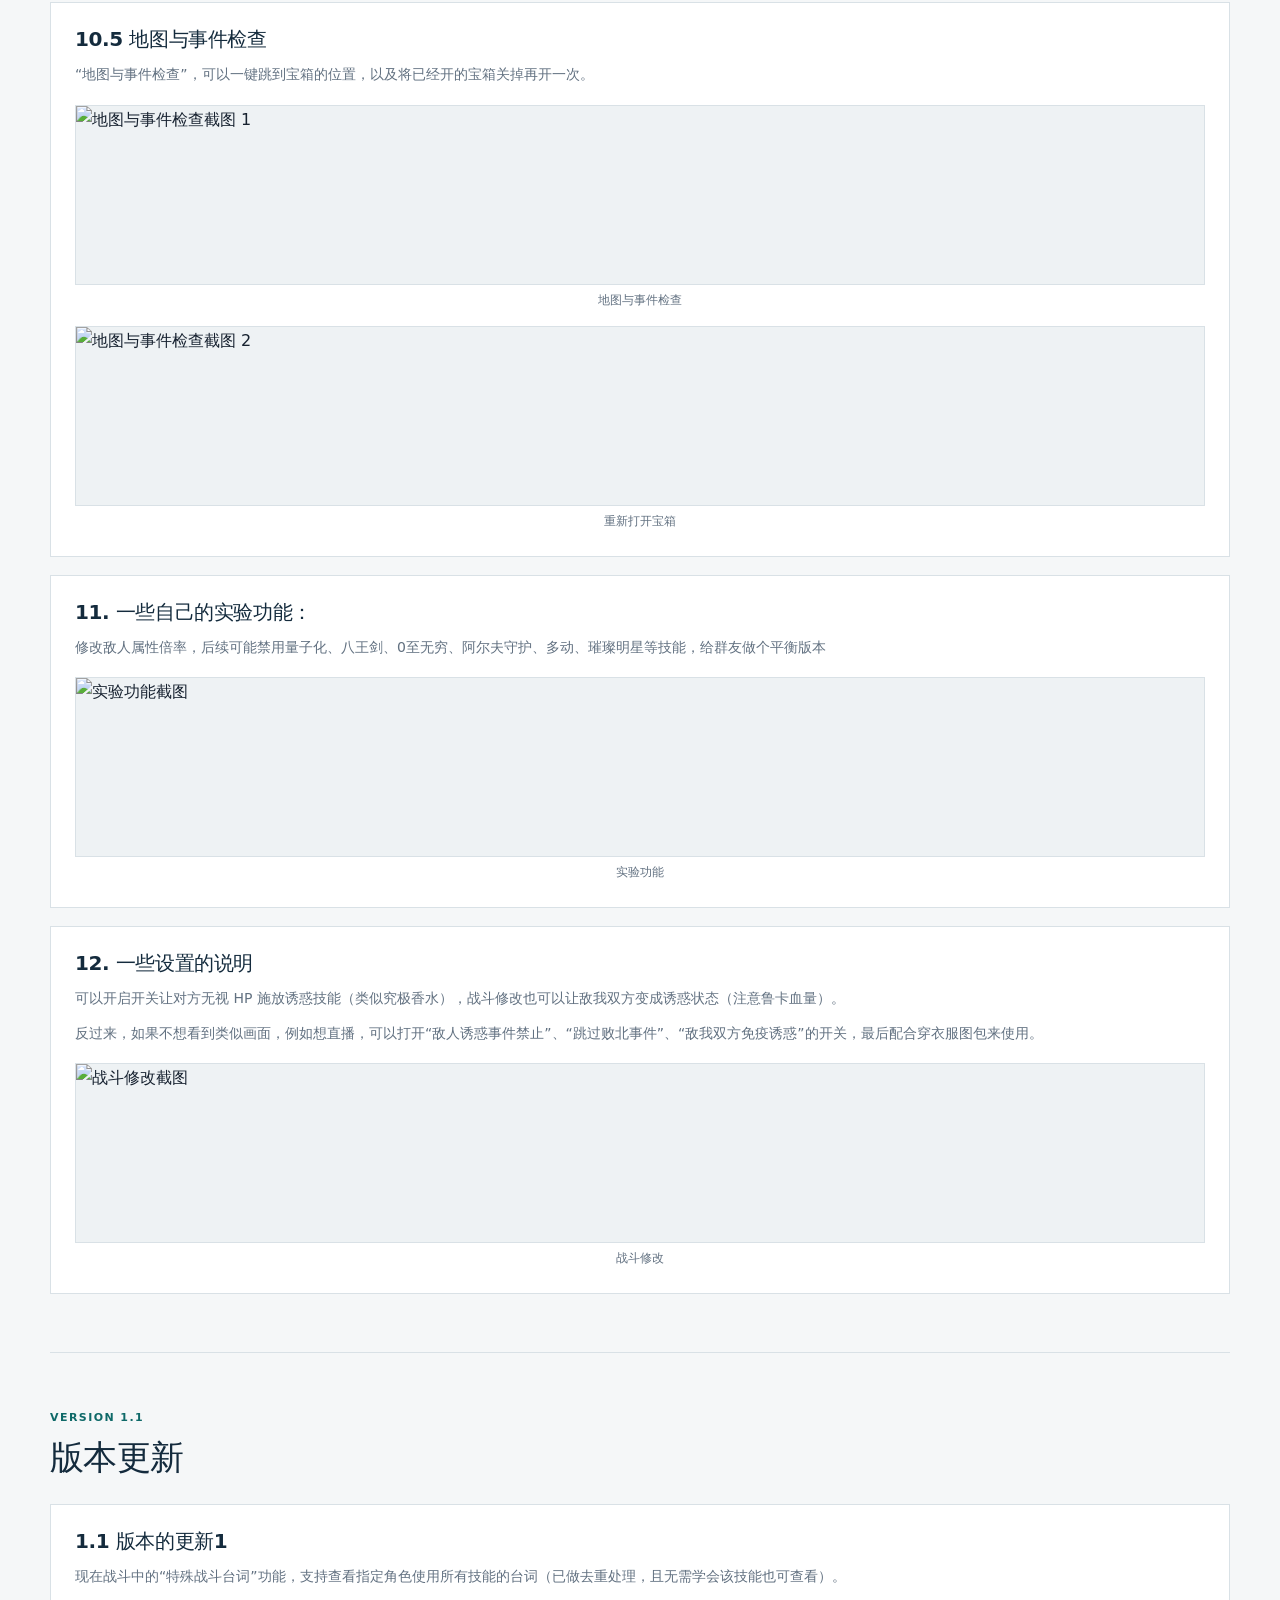
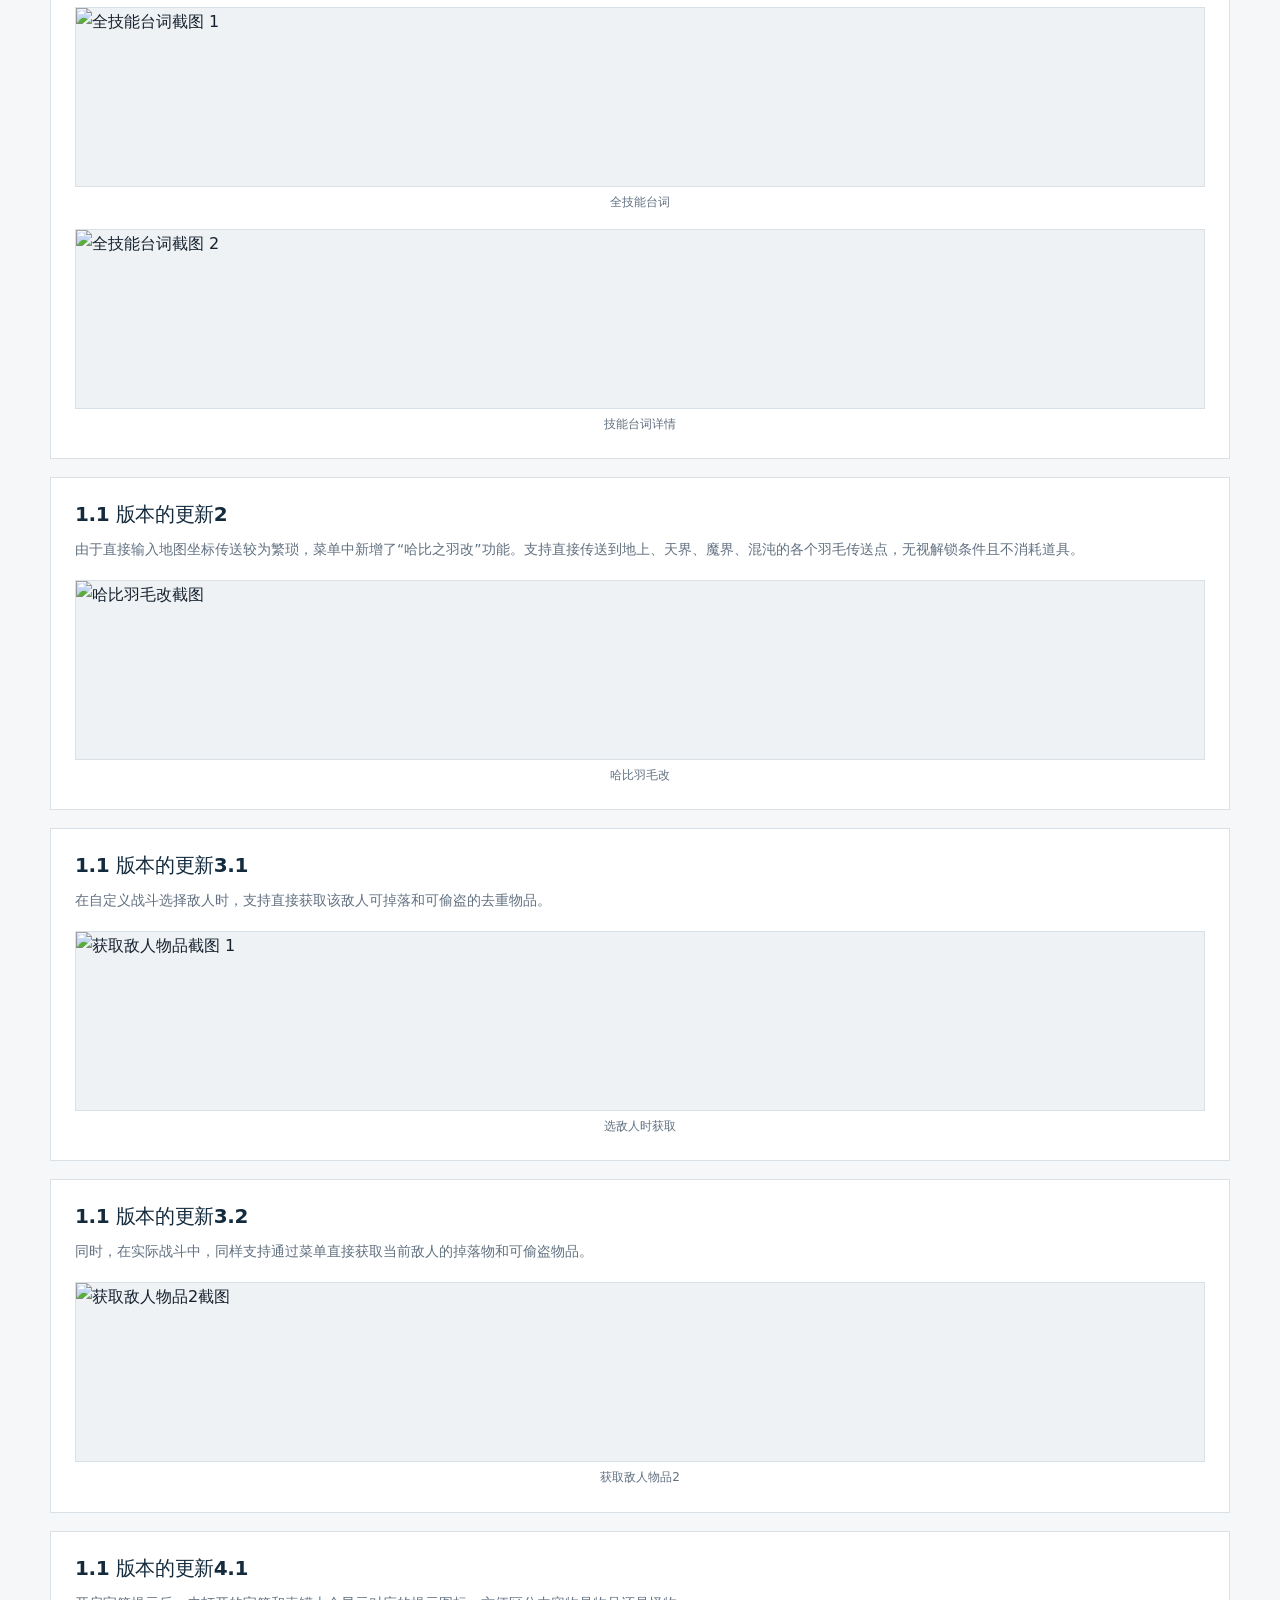
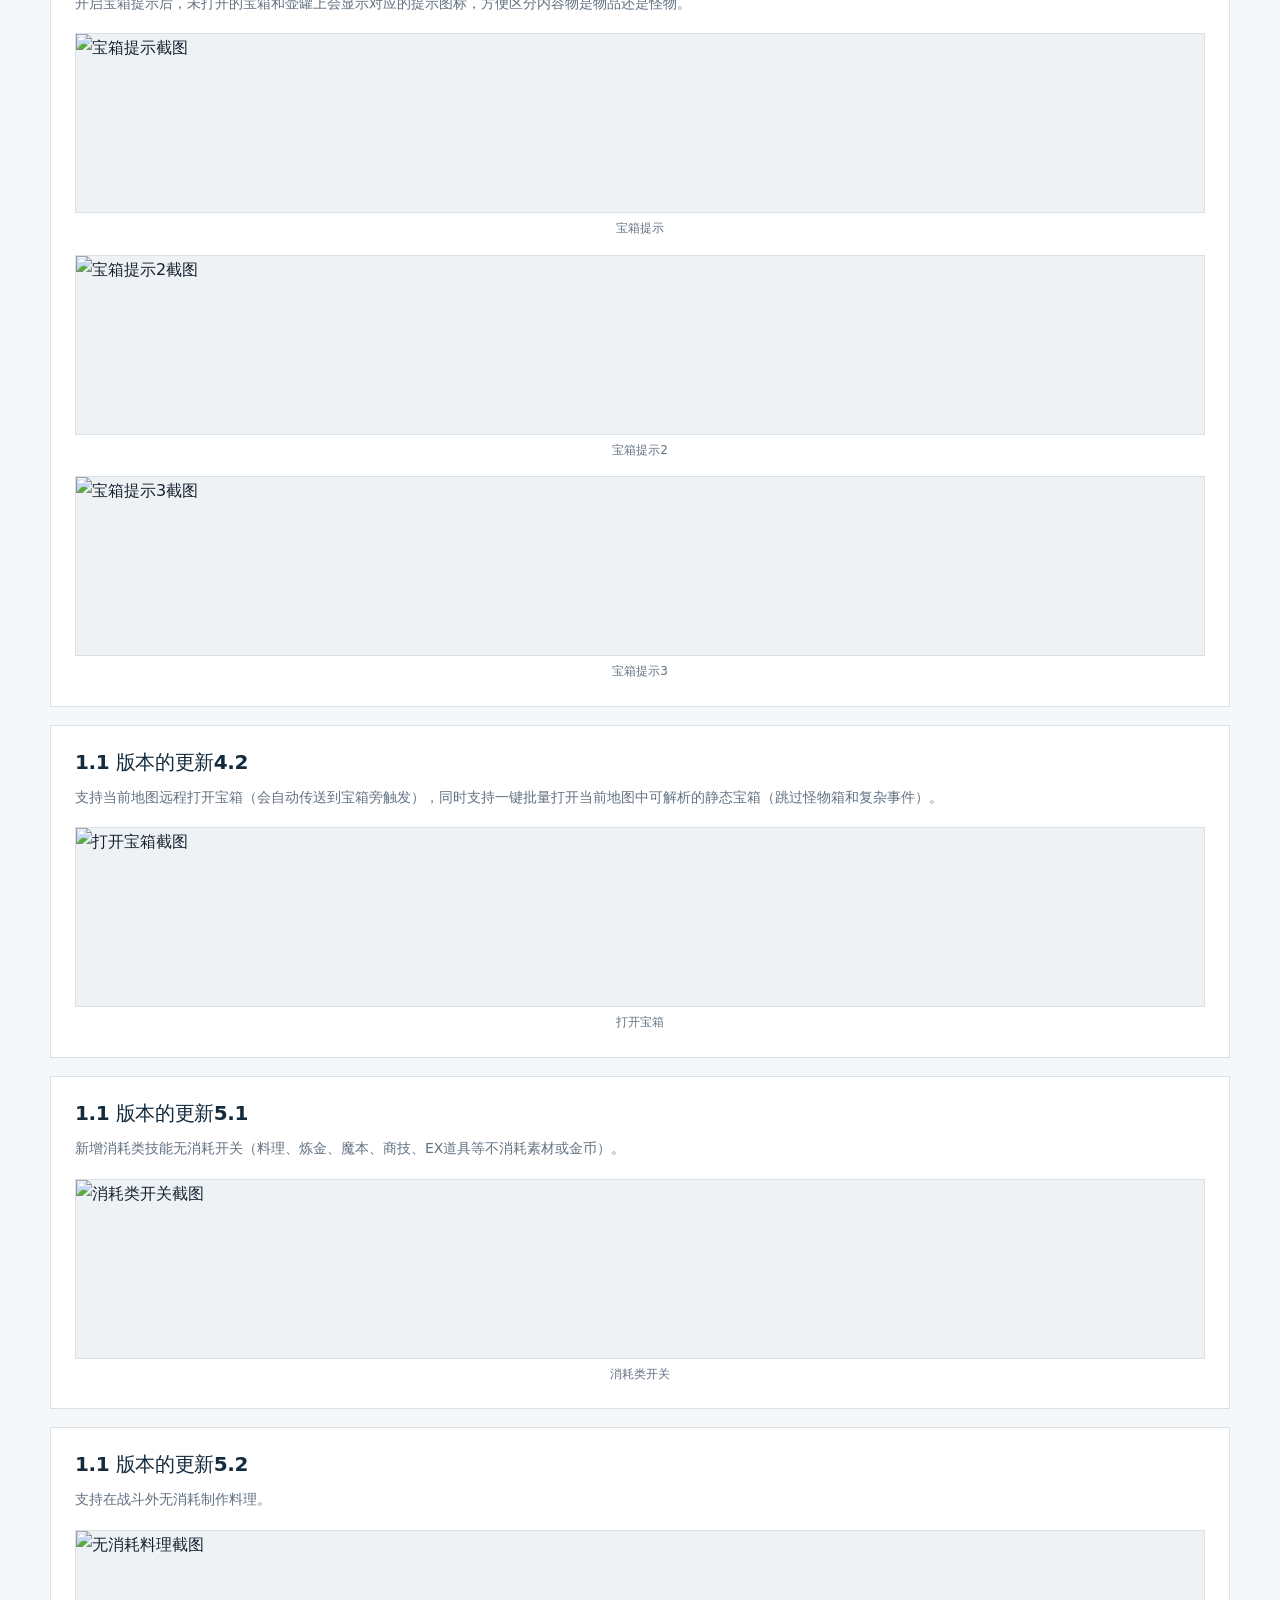
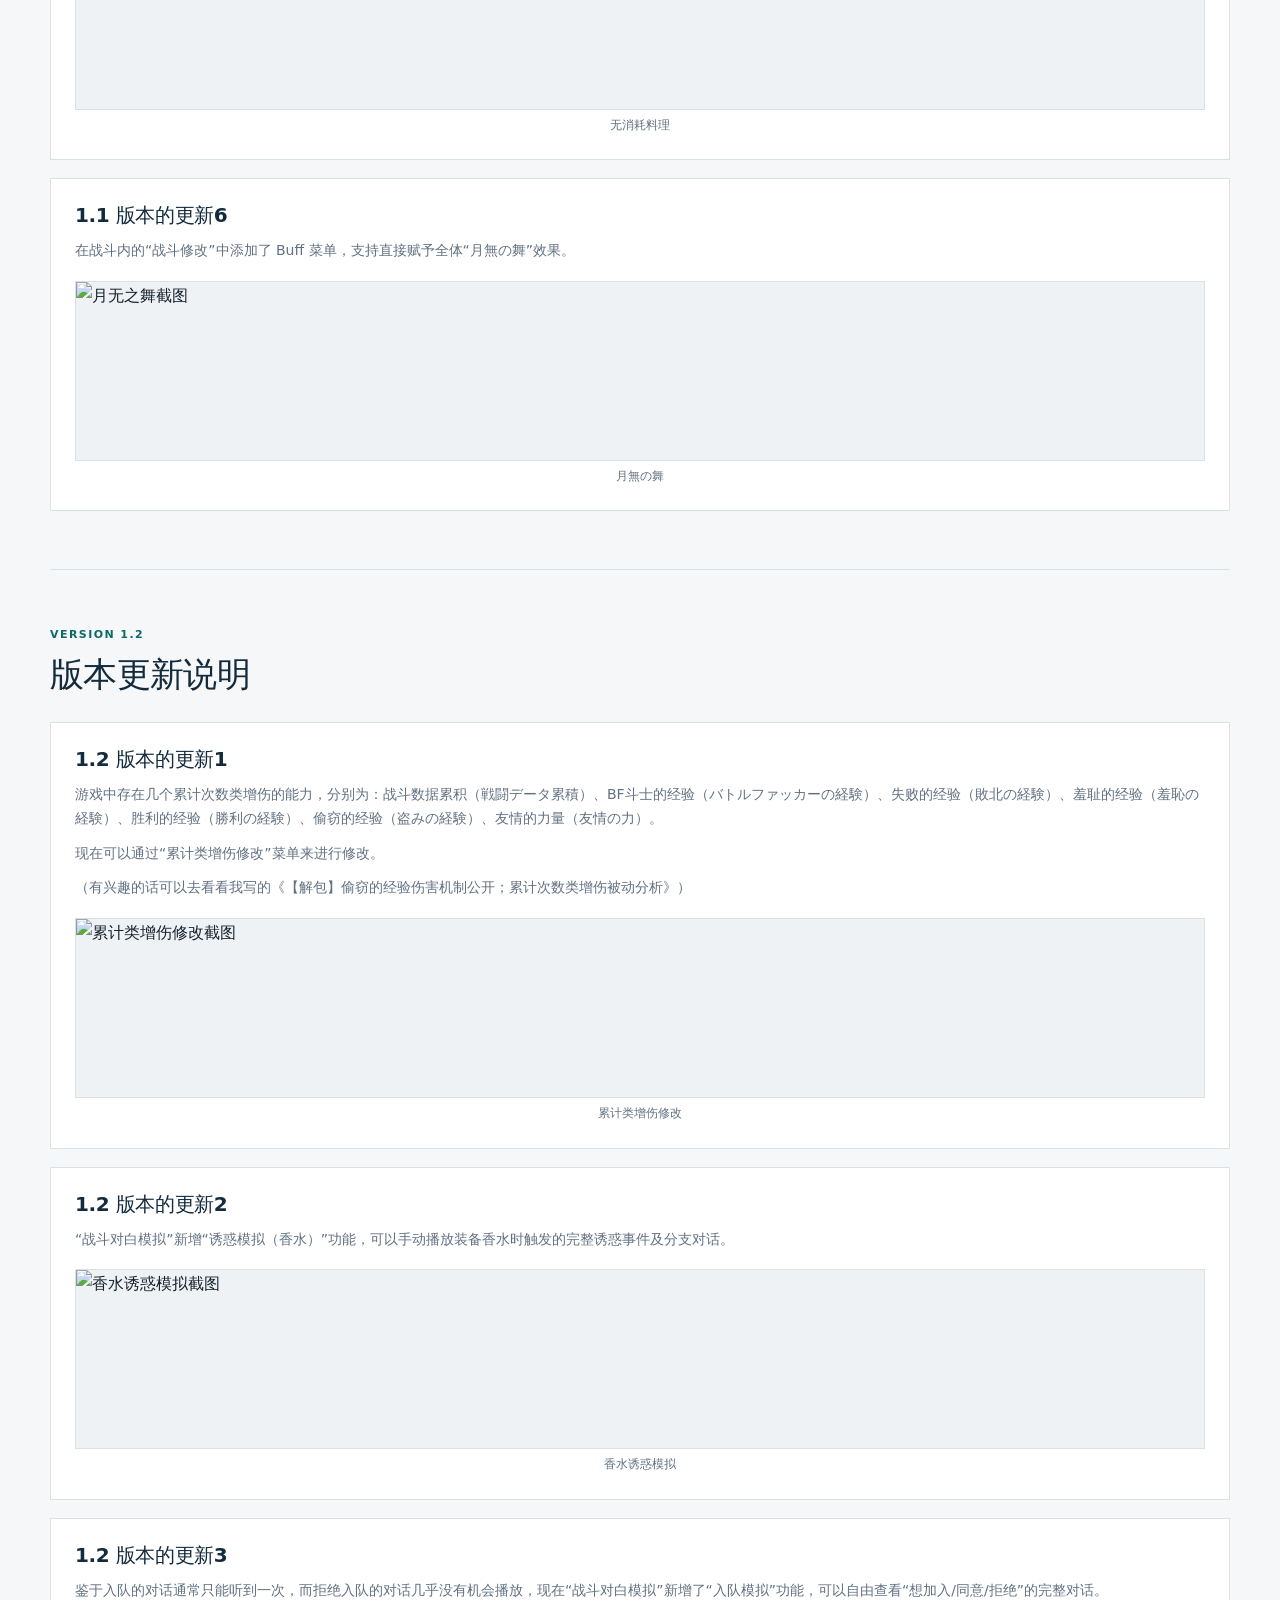
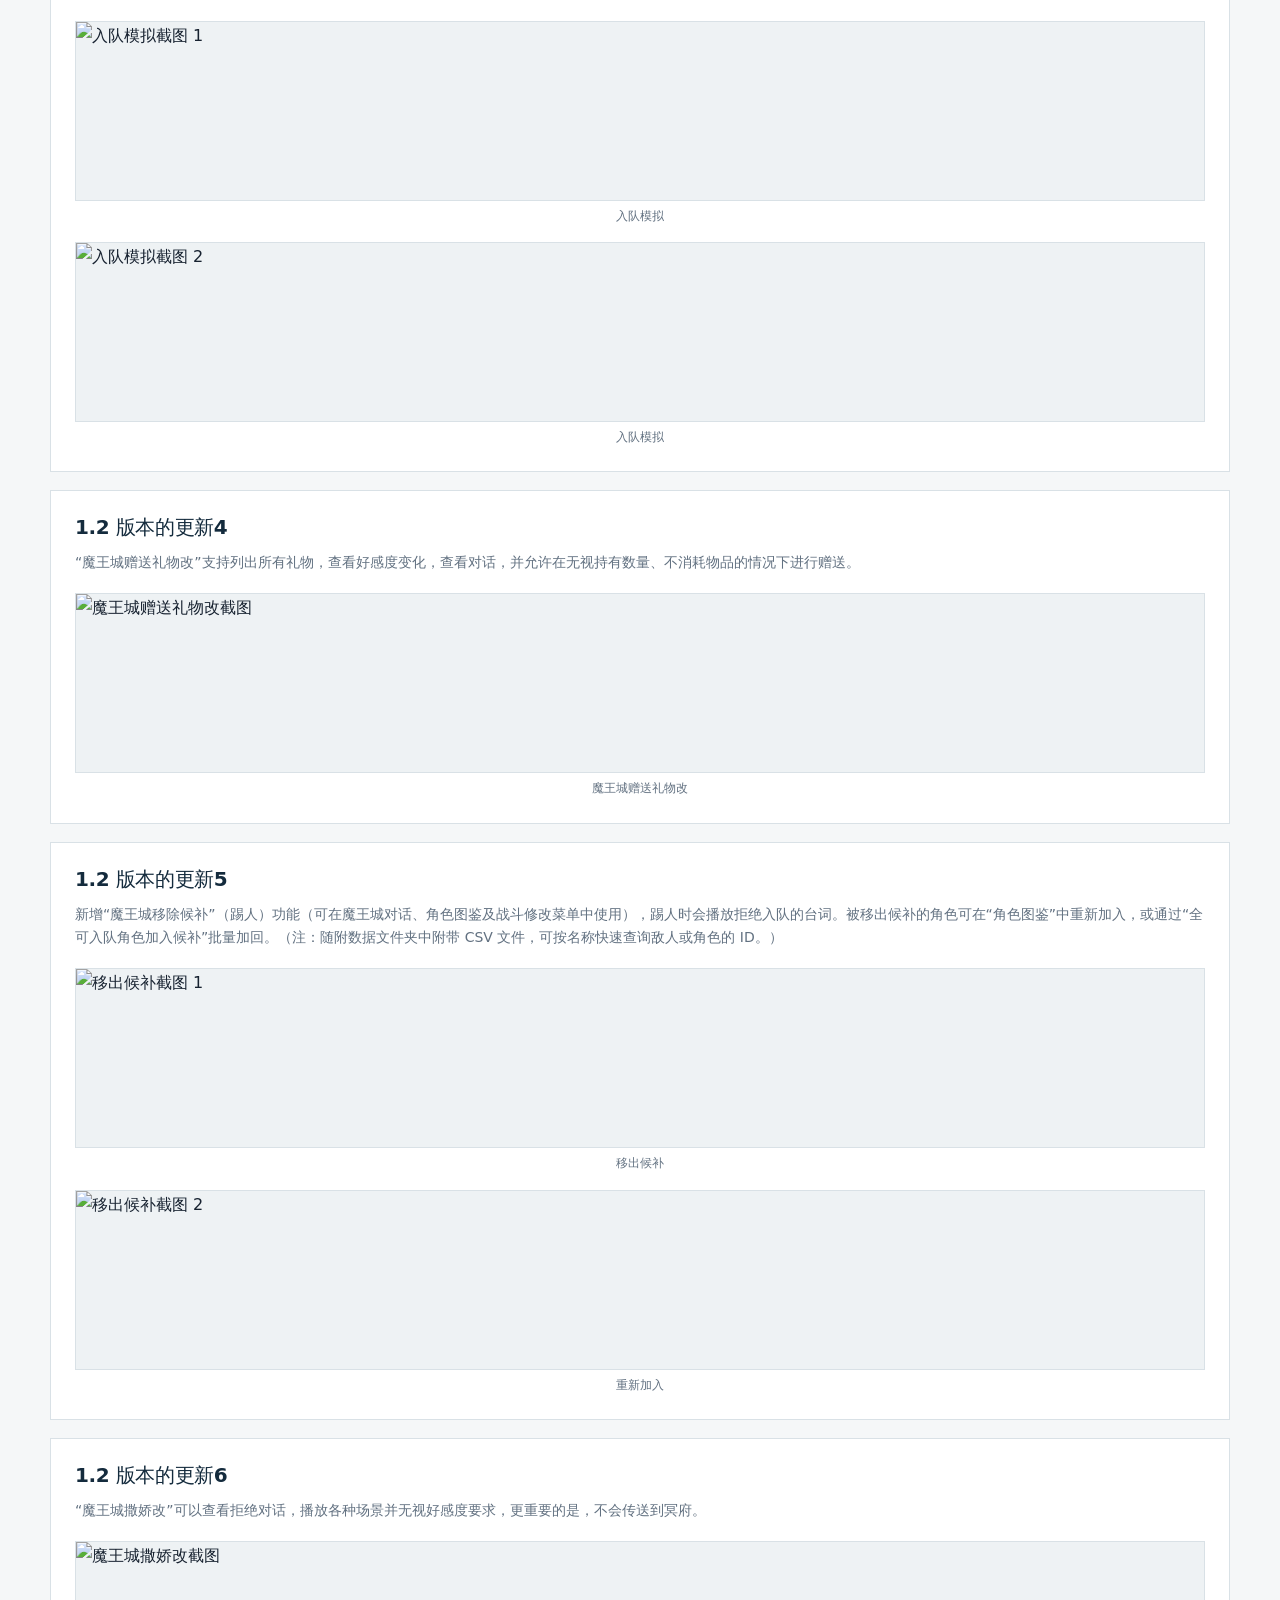
==== commit f5cb820f: "git commit -m "Serve mod guide images from Cloudflare R2"" ====
--- a/mod-guide/index.html
+++ b/mod-guide/index.html
@@ -119,6 +119,7 @@
 
     <div class="image-modal" id="image-modal" hidden><div class="image-backdrop" data-close-image></div><figure class="image-modal-panel"><button class="image-close" type="button" aria-label="关闭图片" data-close-image>×</button><img id="image-modal-target" alt=""><figcaption id="image-modal-caption"></figcaption></figure></div>
     <footer class="guide-footer"><span>Gouqi Research Mod · 使用说明与更新日志</span><a href="#top">返回顶部 ↑</a></footer>
+    <script src="asset-config.js"></script>
     <script src="original-text.js"></script>
     <script src="latest-text.js"></script>
     <script src="content-flow.js"></script>
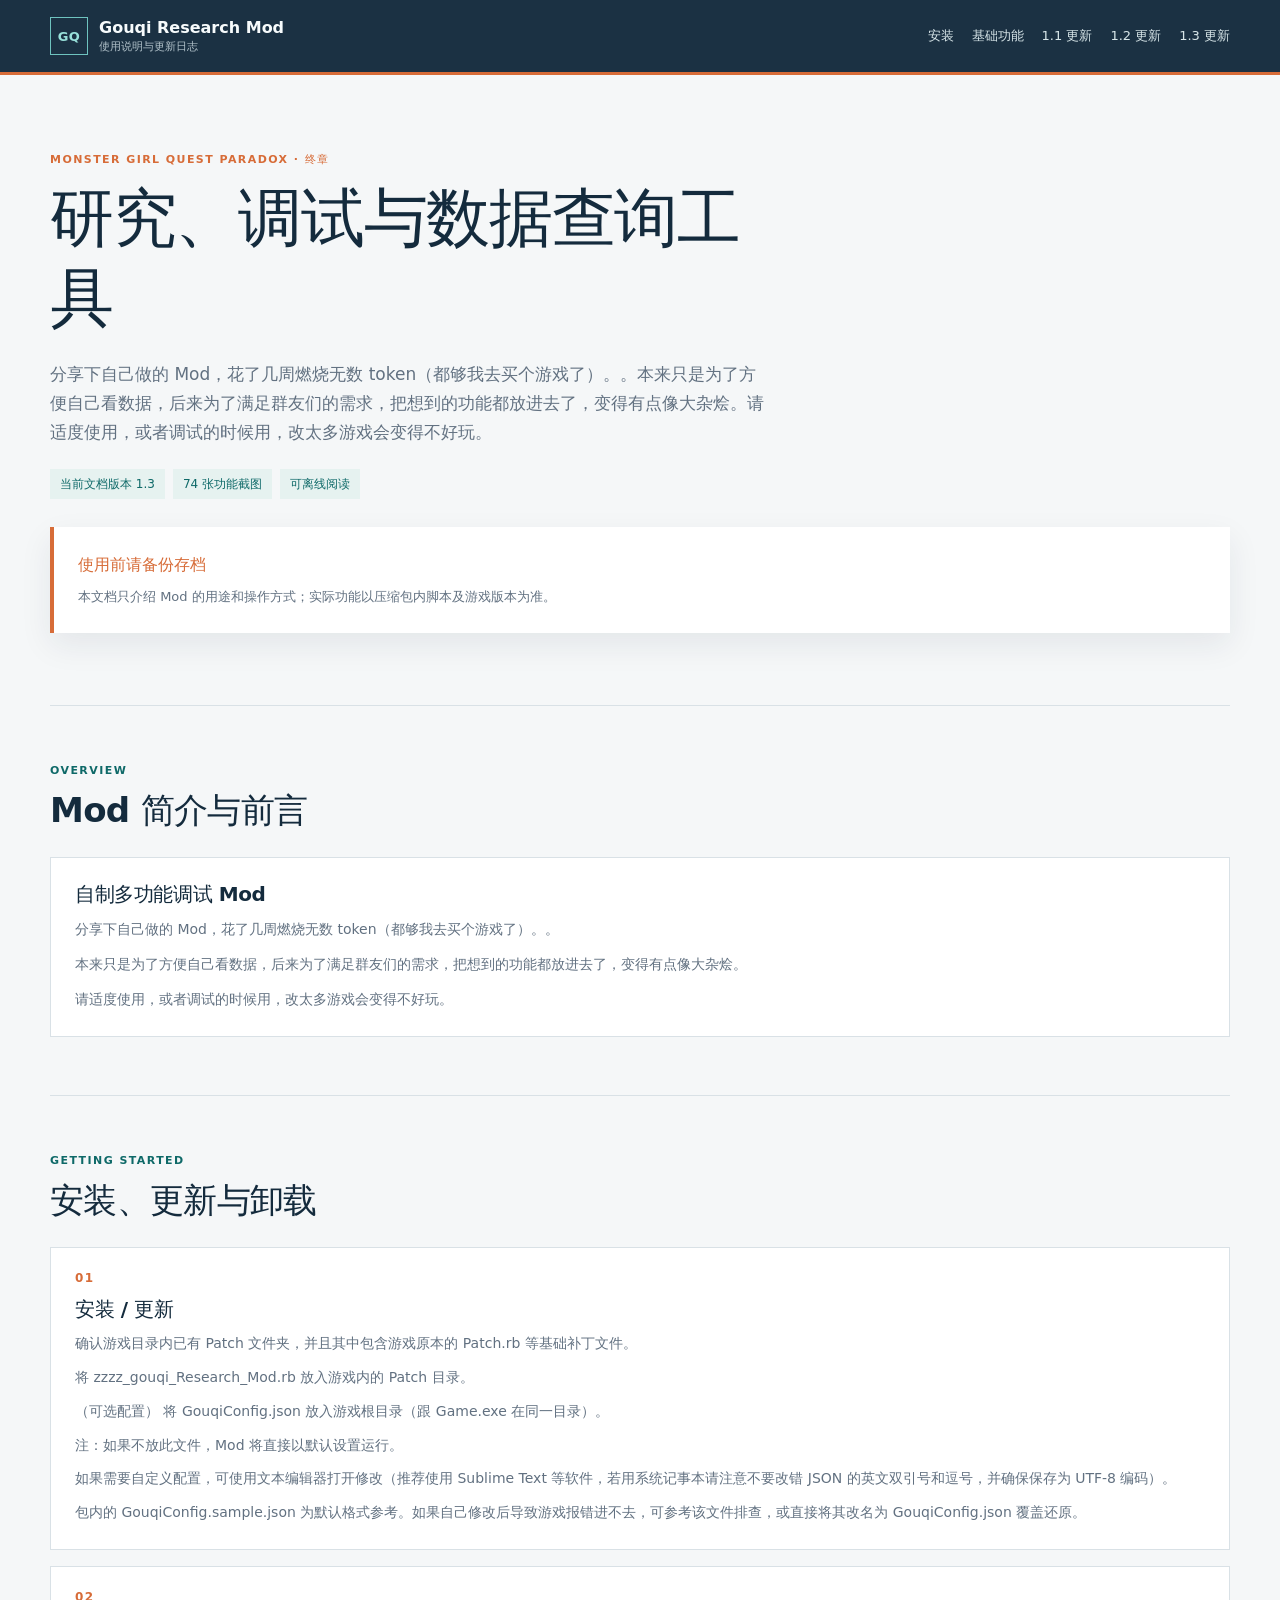
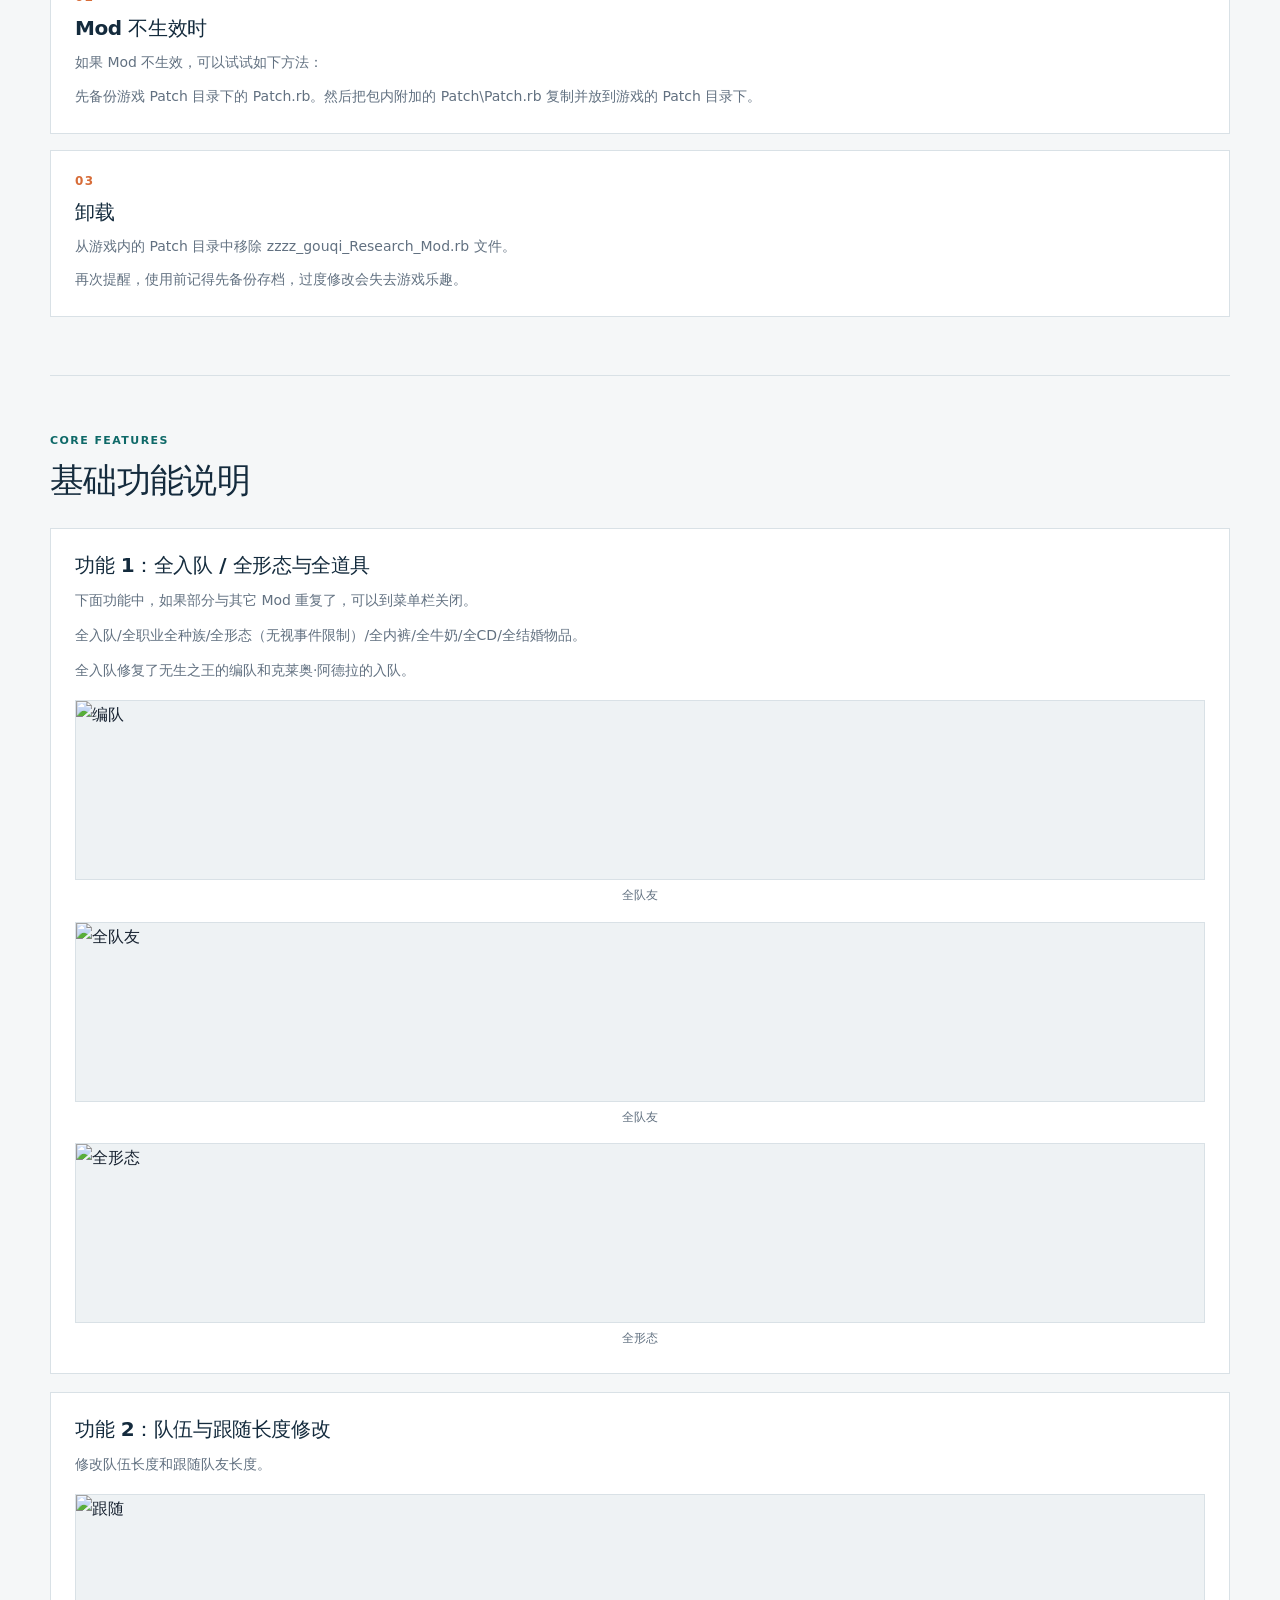
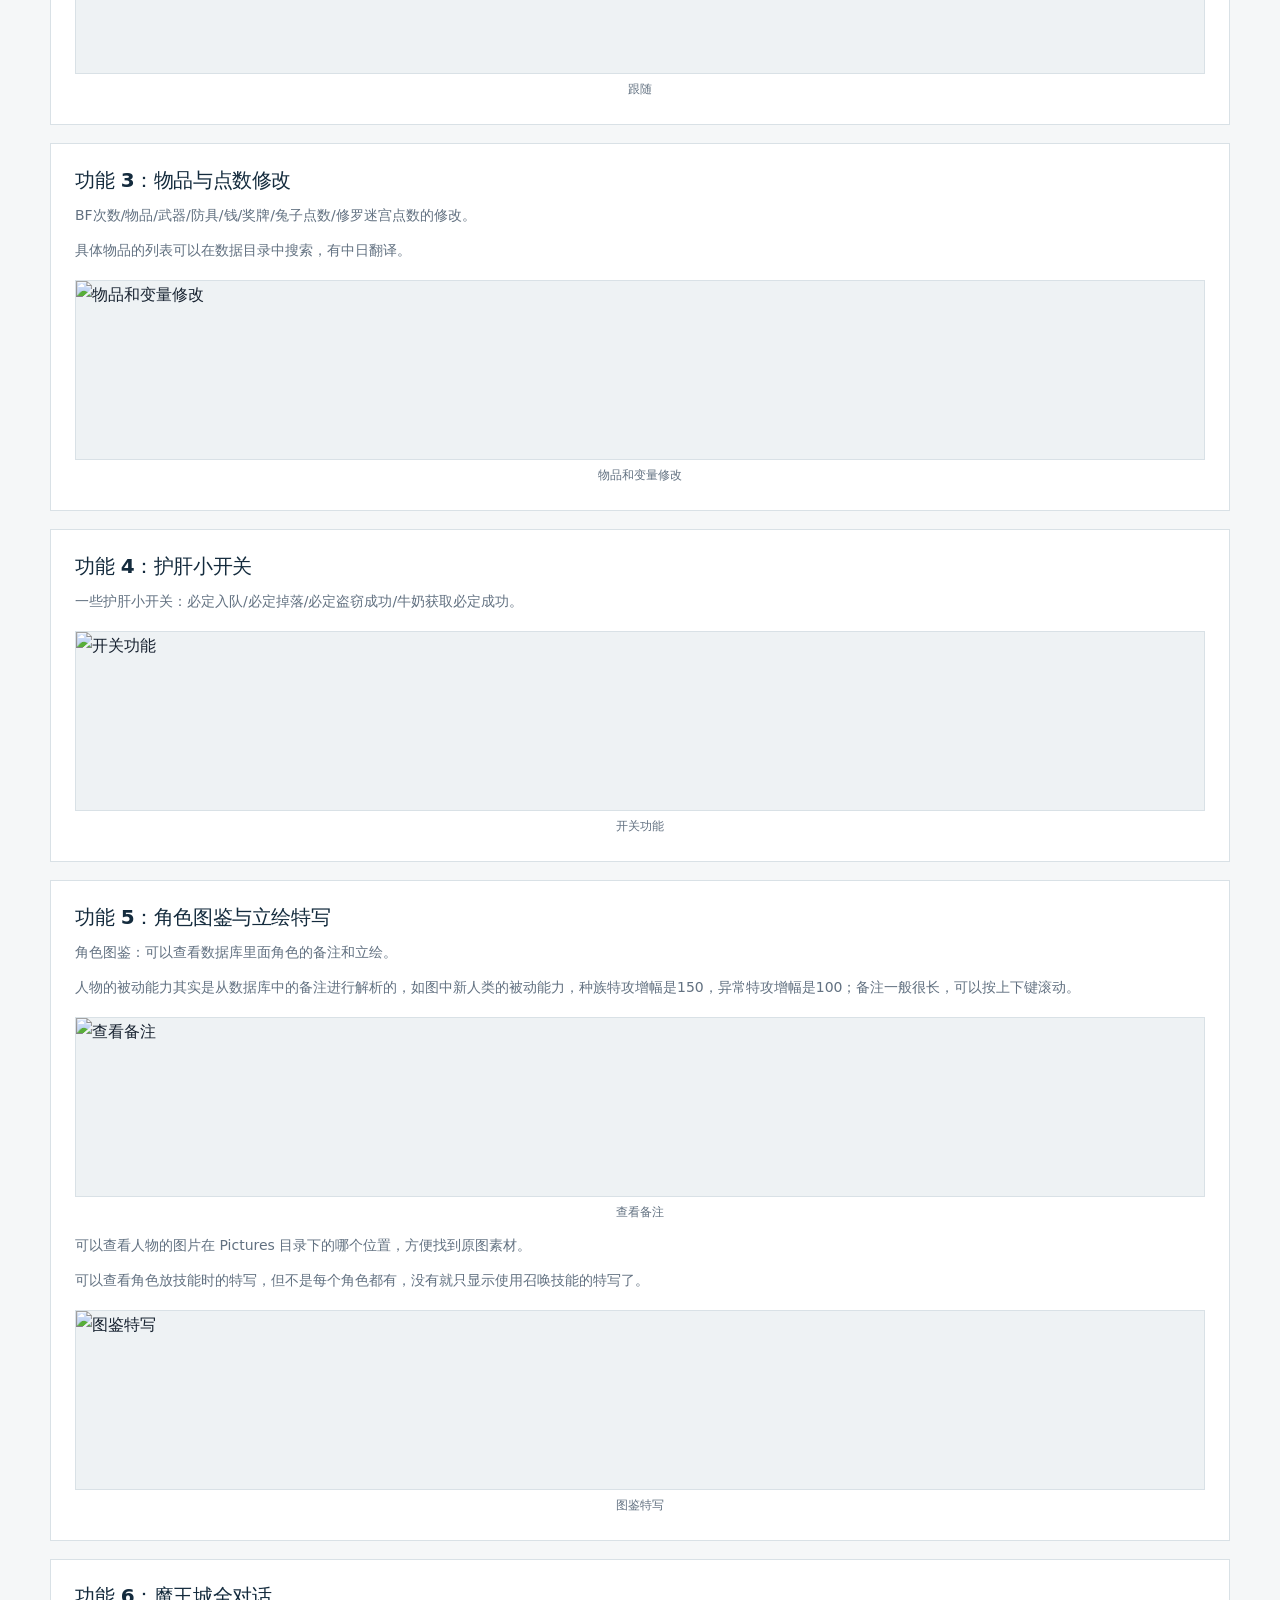
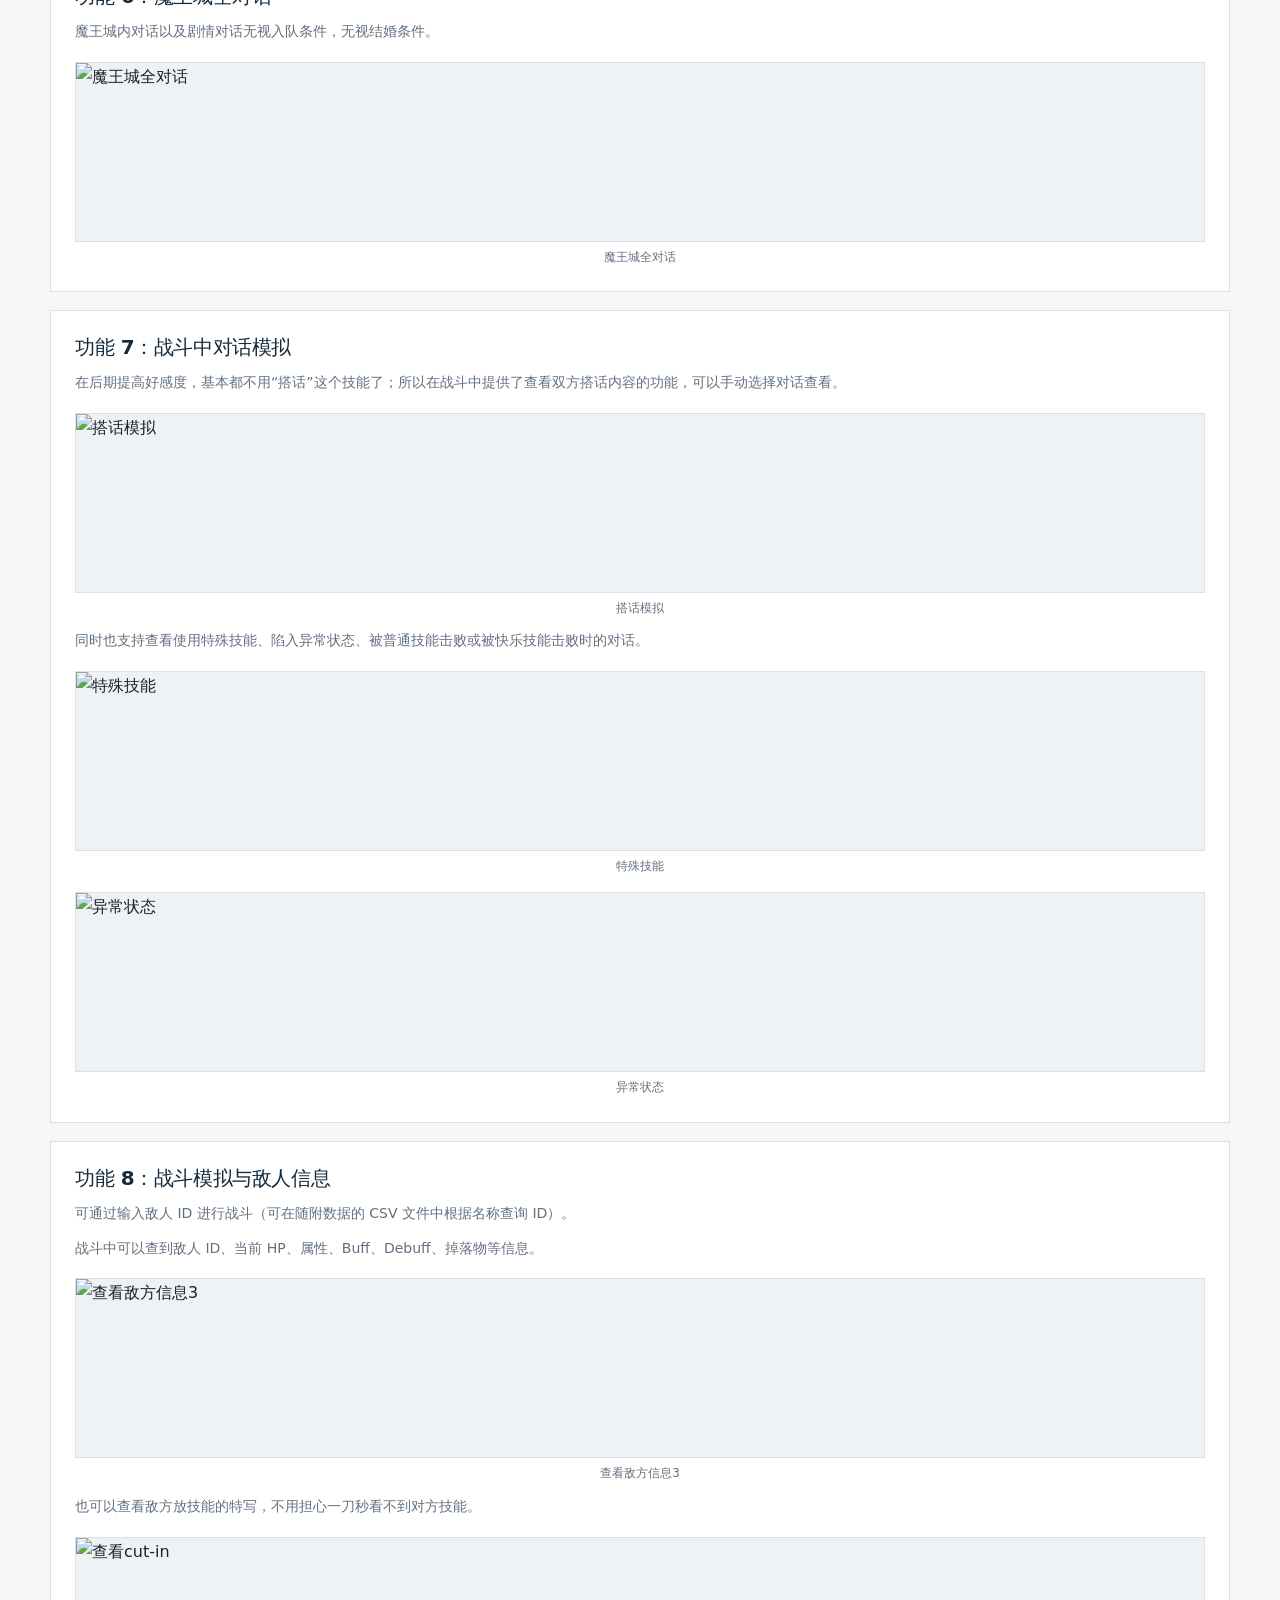
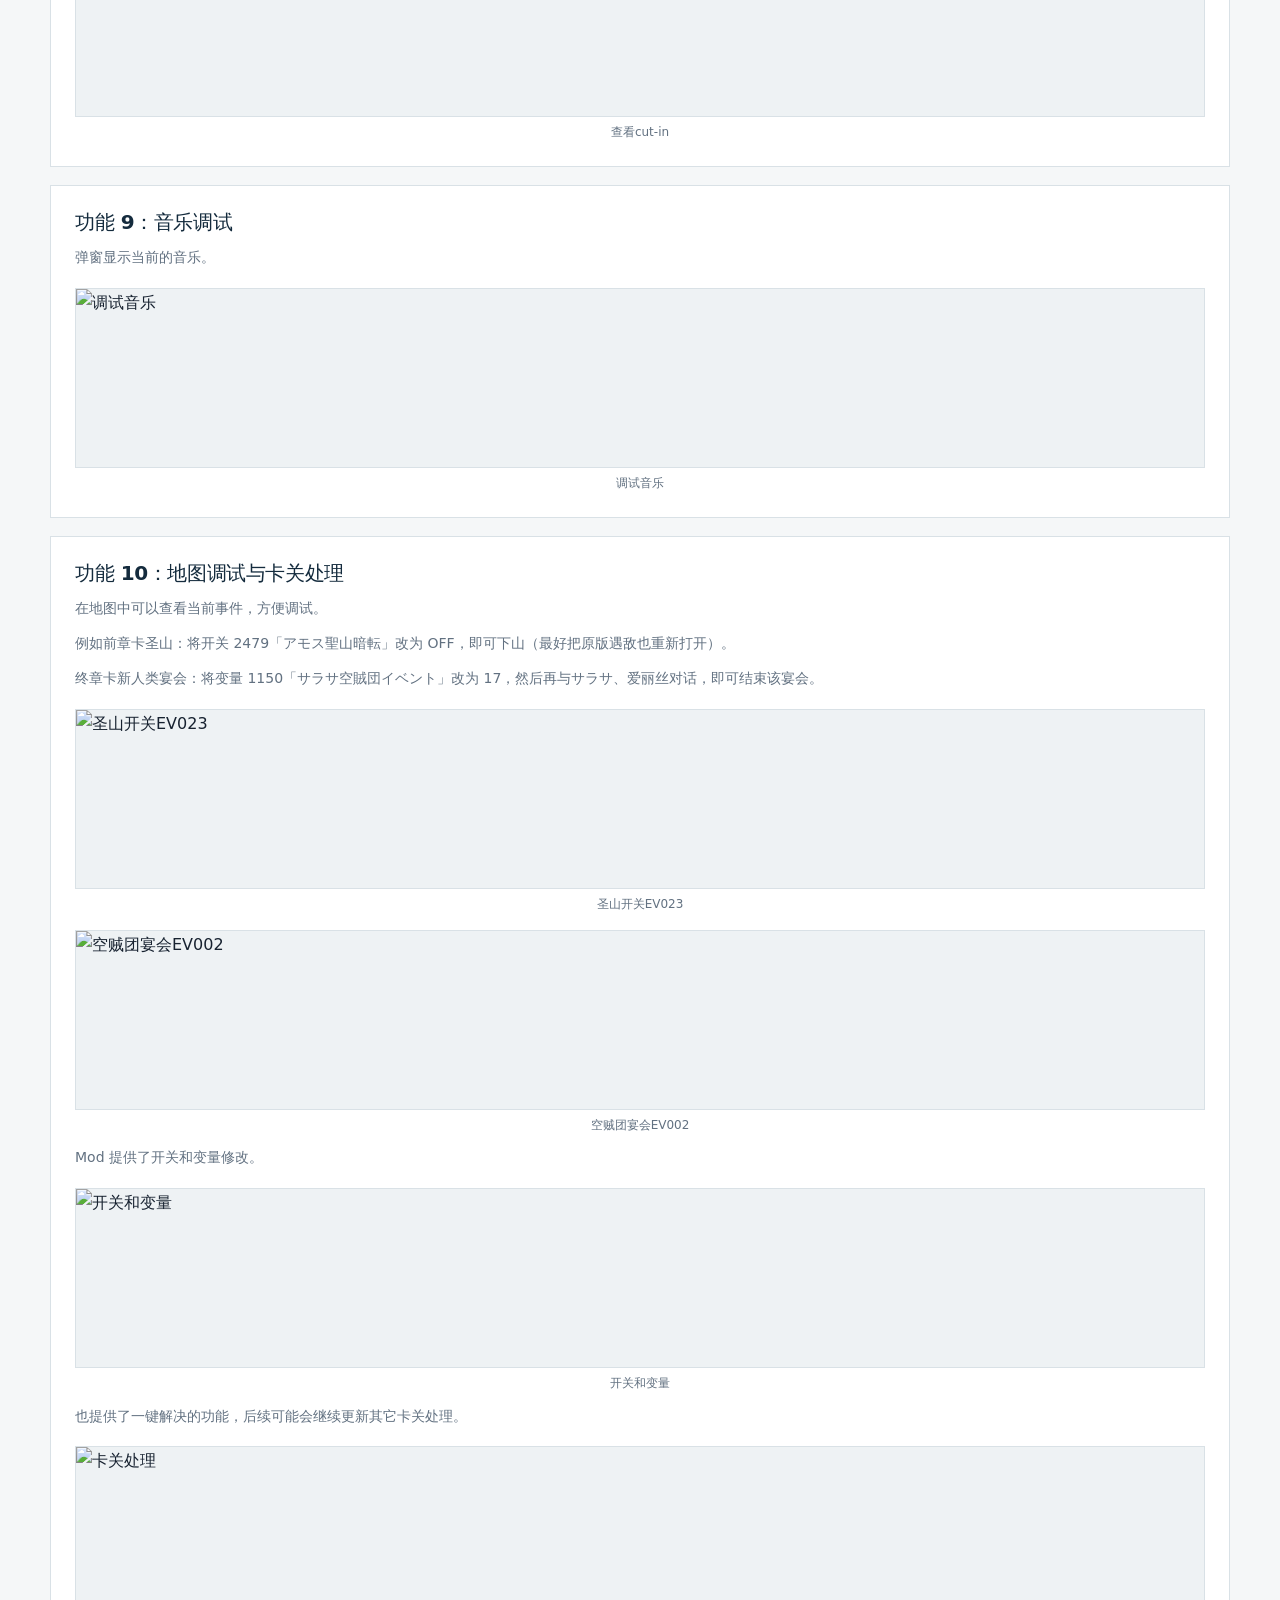
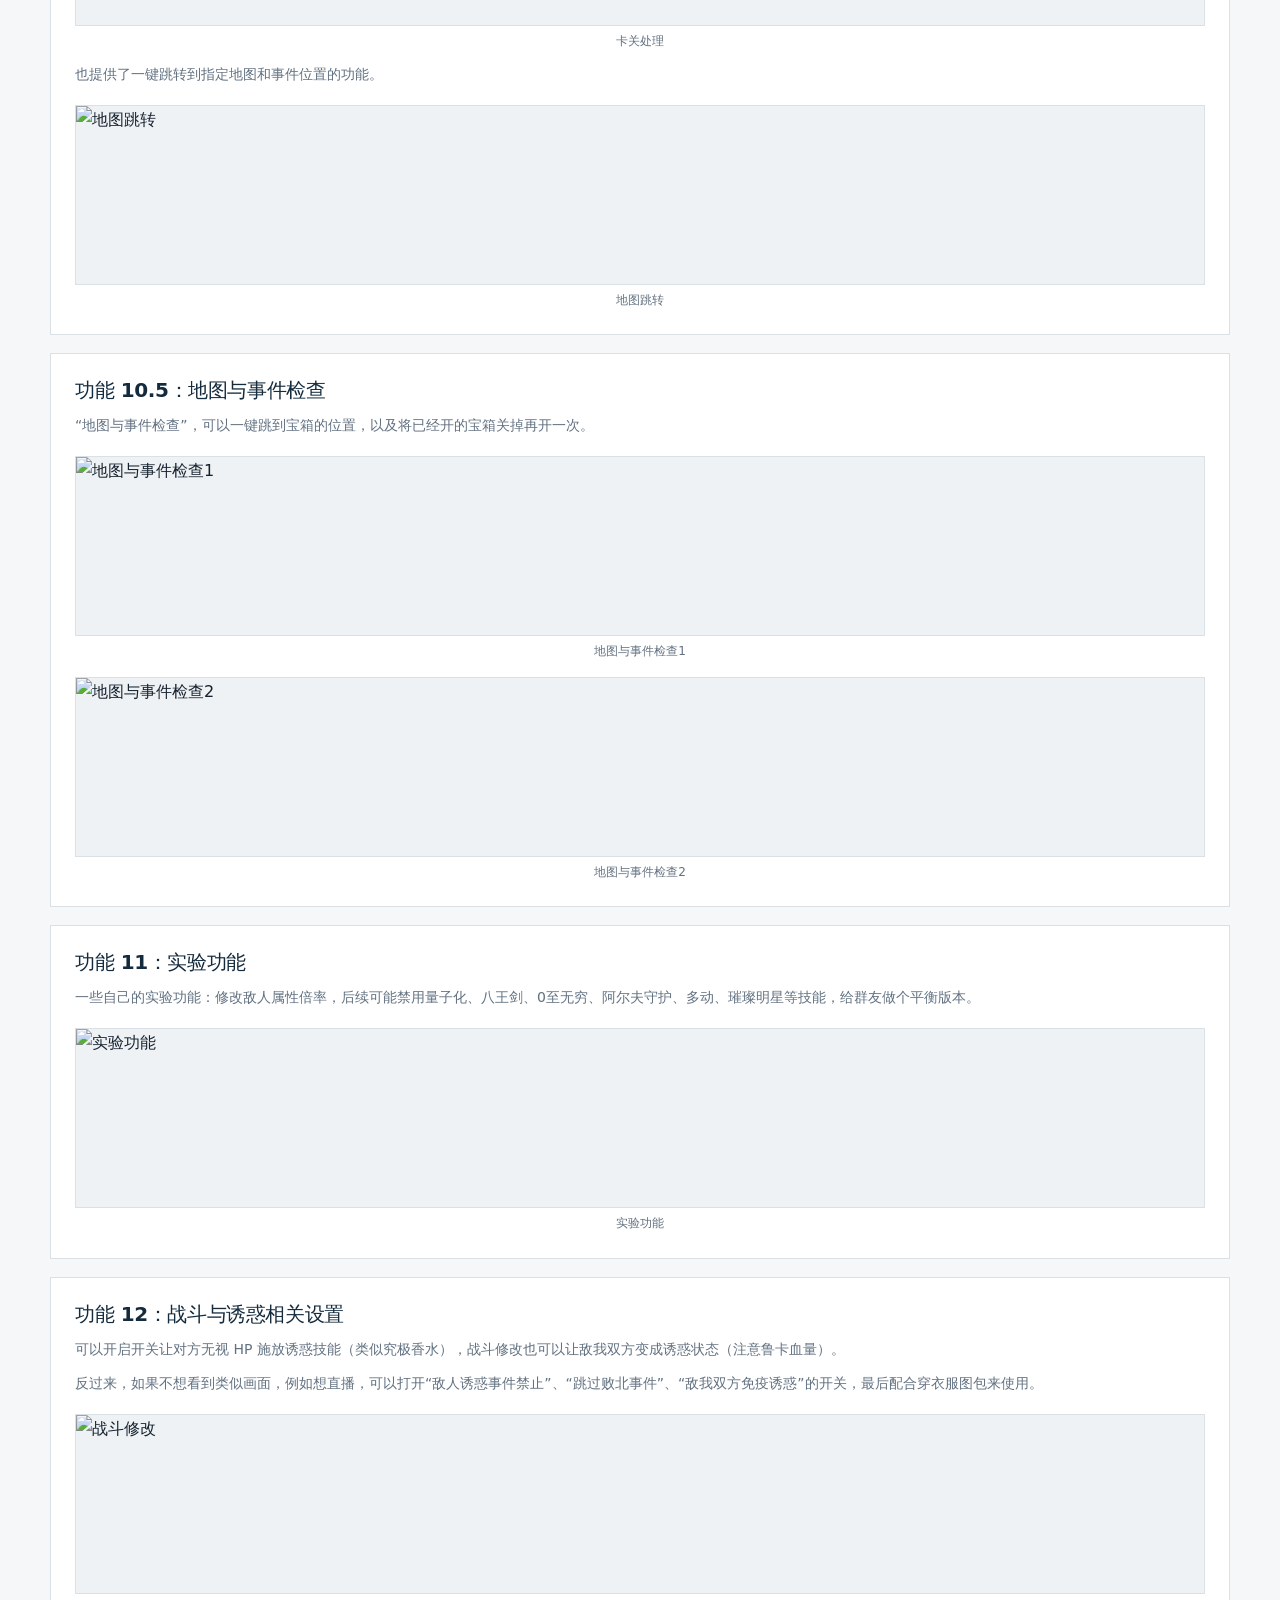
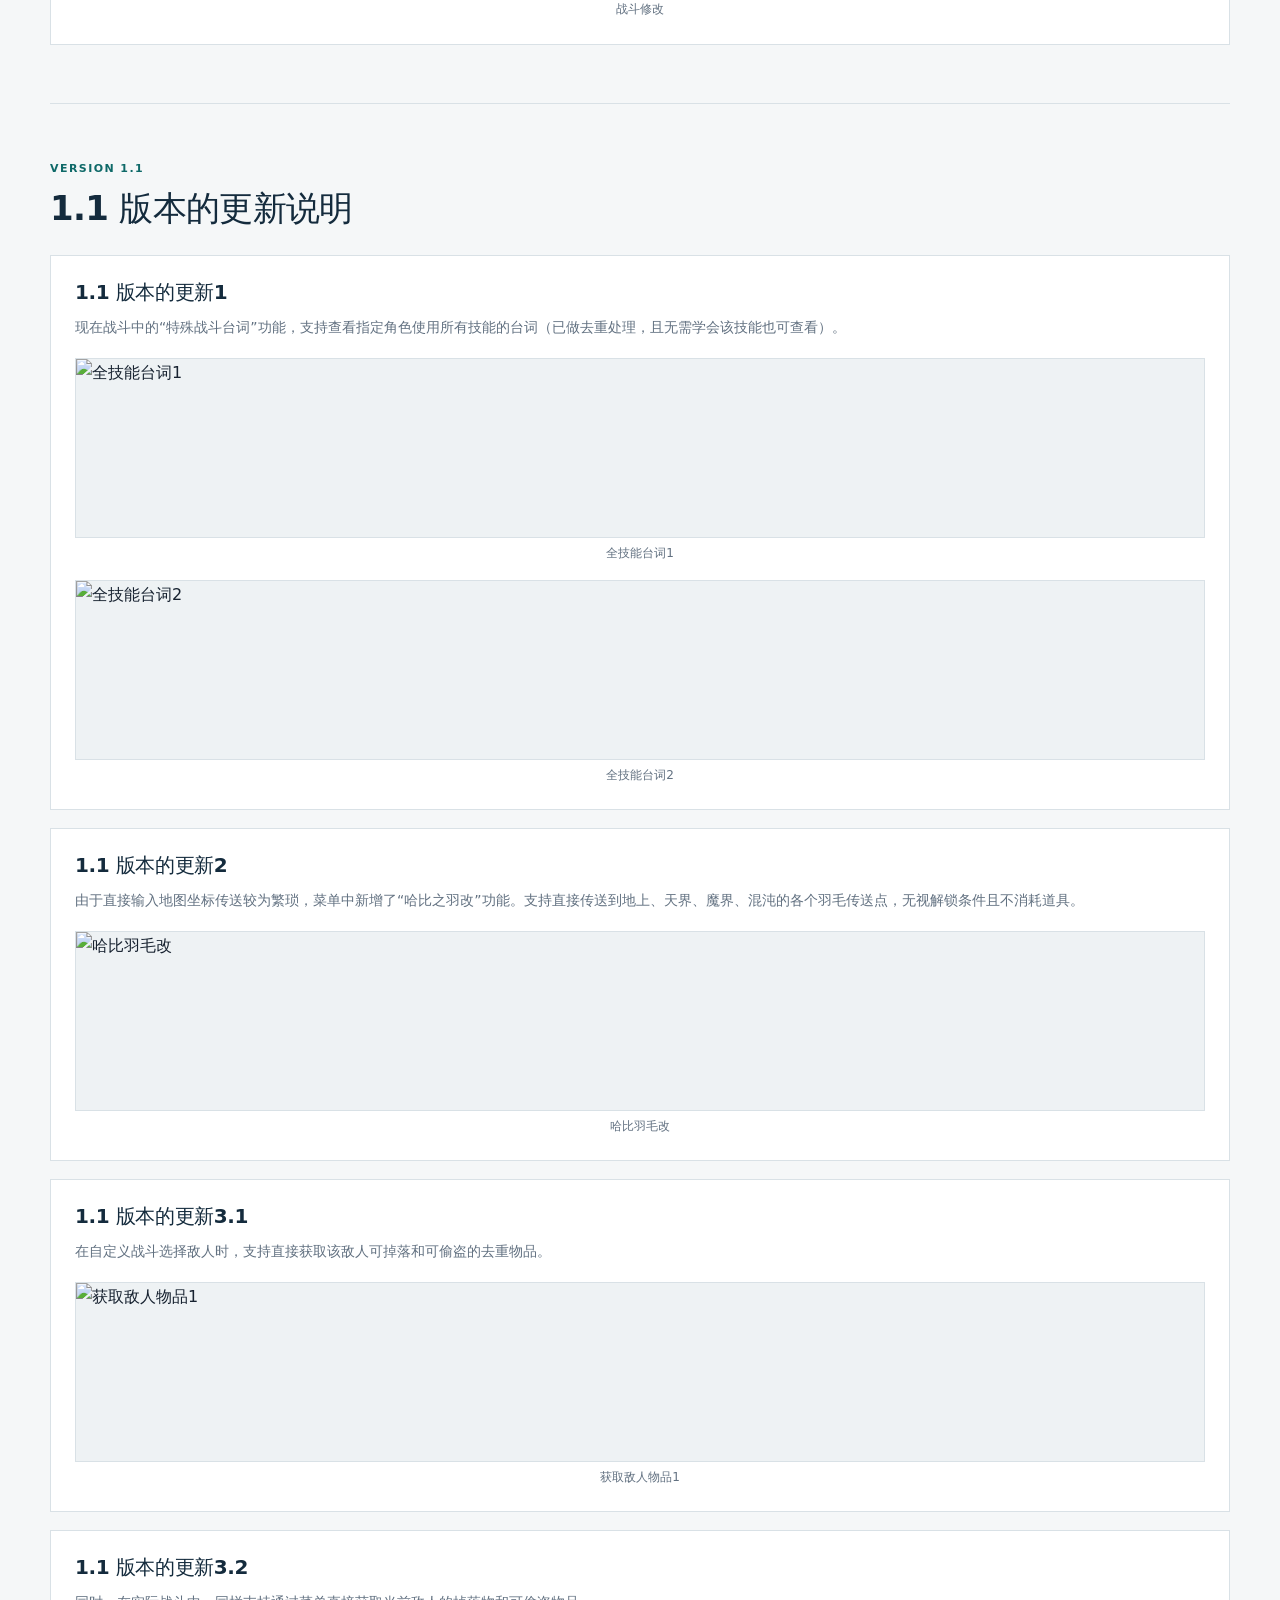
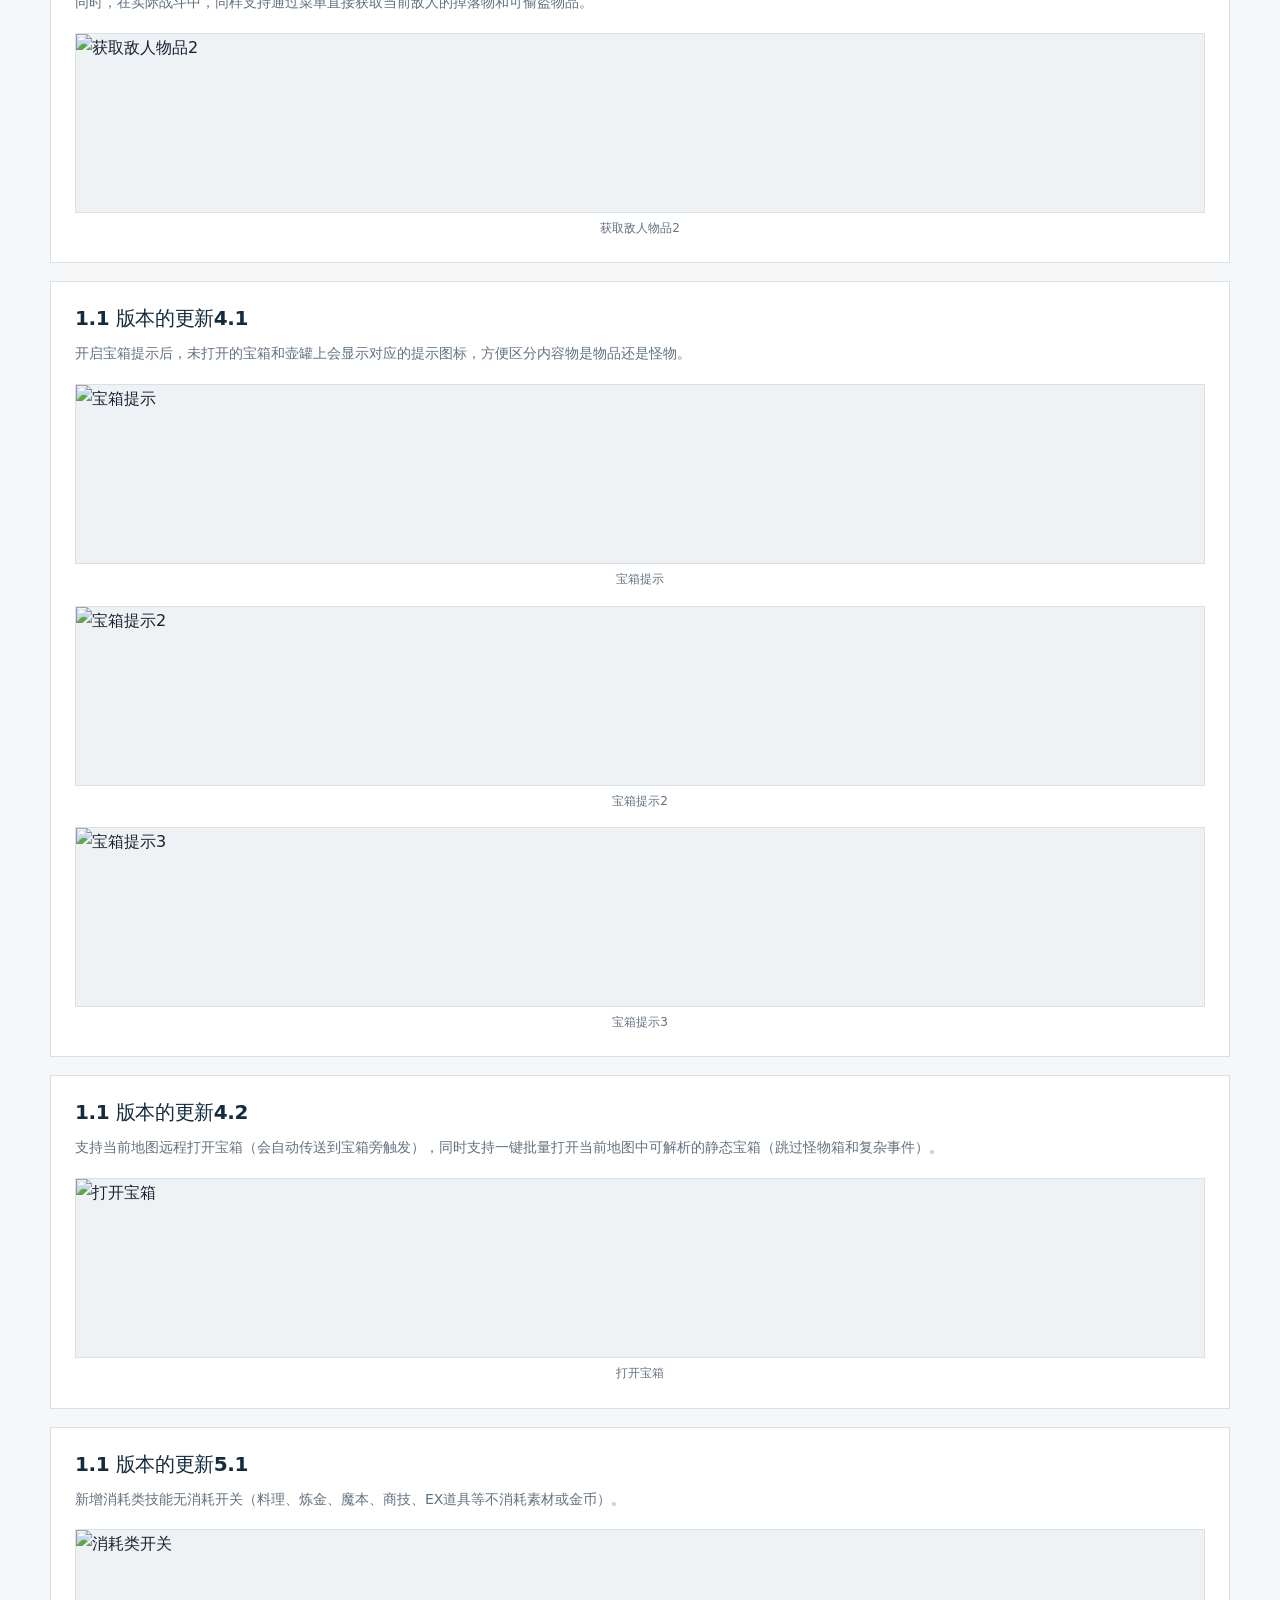
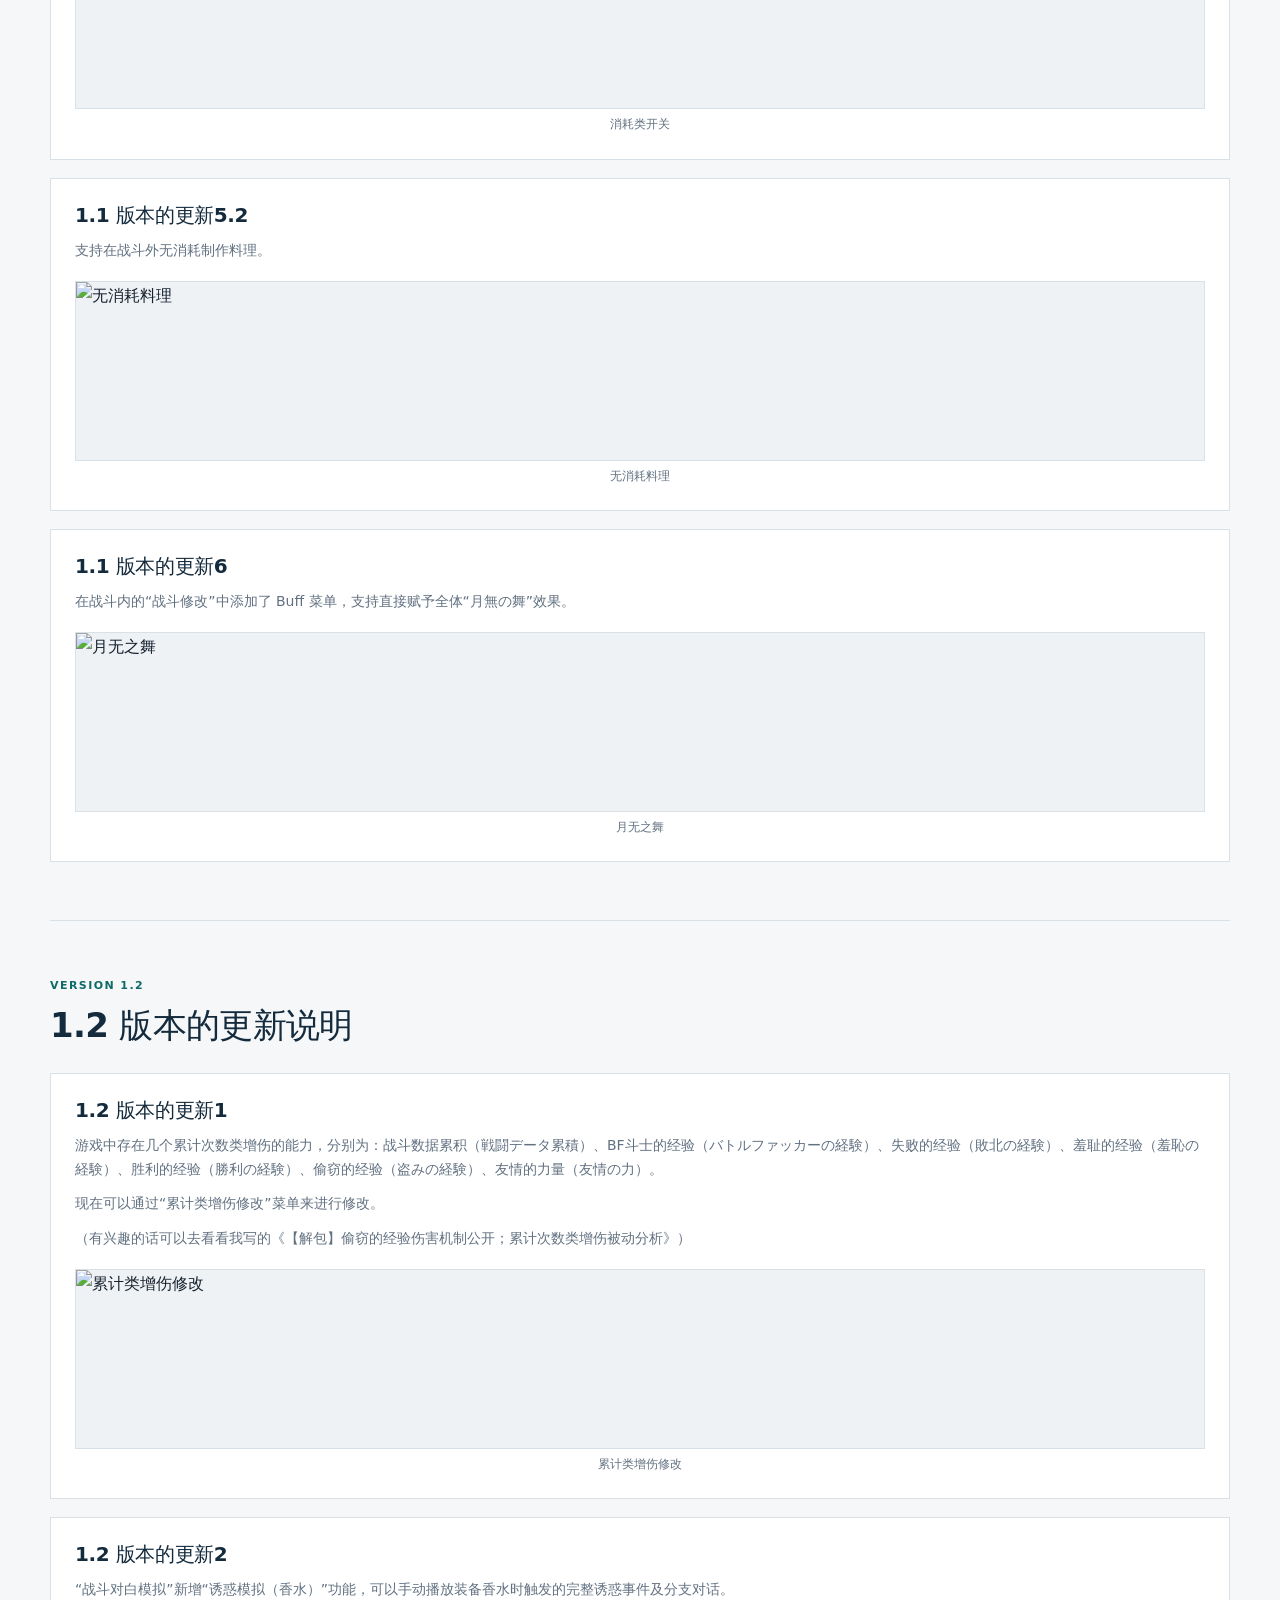
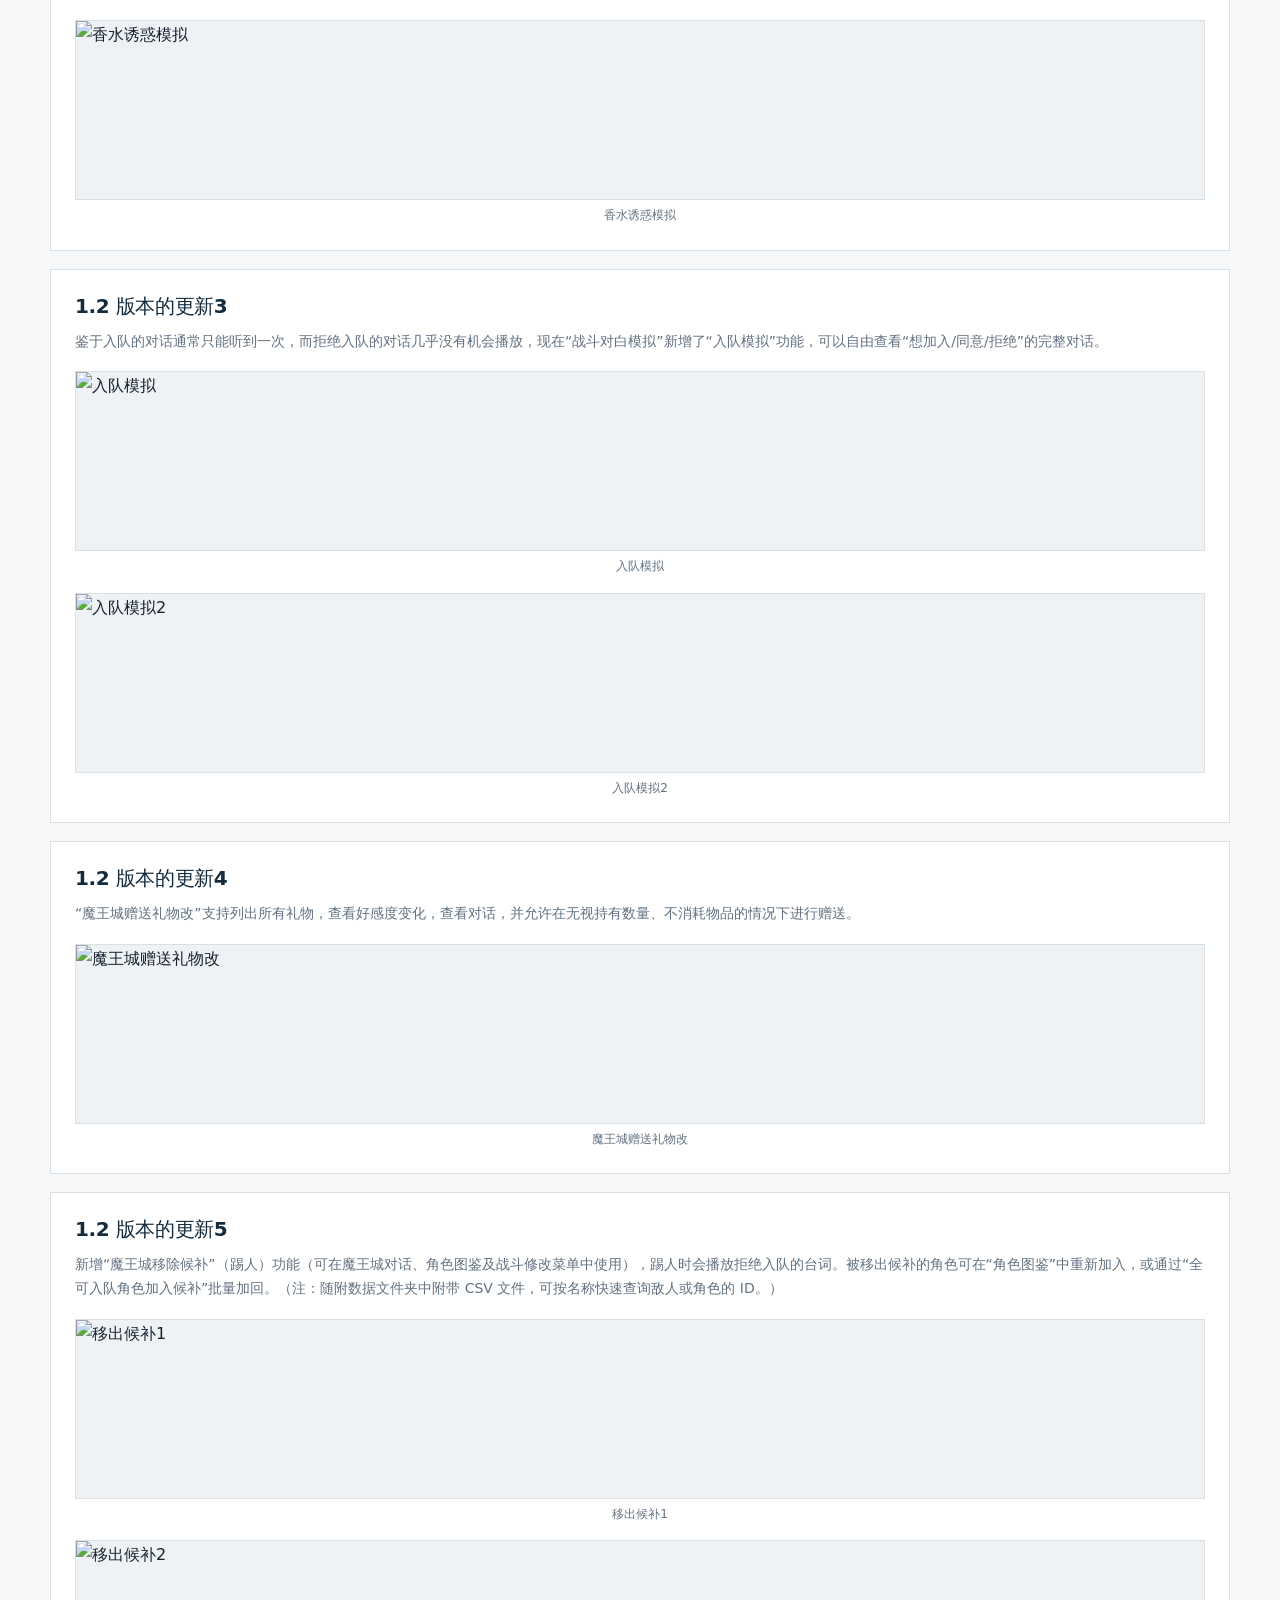
==== commit 1d7b6226: "feat: add script to generate guild HTML template" ====
--- a/mod-guide/index.html
+++ b/mod-guide/index.html
@@ -33,82 +33,19 @@
         <aside class="hero-note"><strong>使用前请备份存档</strong><p>本文档只介绍 Mod 的用途和操作方式；实际功能以压缩包内脚本及游戏版本为准。</p></aside>
       </section>
 
-      <section class="guide-section" id="install">
-        <div class="section-heading"><p class="eyebrow">GETTING STARTED</p><h2>安装、更新与卸载</h2></div>
-        <div class="steps-grid">
-          <article class="step-card"><span class="step-number">01</span><h3>安装 / 更新</h3><p>游戏目录内应已有 <code>Patch</code> 文件夹，并包含游戏原本的 <code>Patch.rb</code> 等基础补丁文件。将 <code>zzzz_gouqi_Research_Mod.rb</code> 放入游戏内的 <code>Patch</code> 目录即可。更新时直接替换旧的同名文件。</p></article>
-          <article class="step-card"><span class="step-number">02</span><h3>Mod 不生效时</h3><p>先备份游戏 <code>Patch</code> 目录下的 <code>Patch.rb</code>，然后把压缩包附带的 <code>Patch\Patch.rb</code> 复制到游戏的 <code>Patch</code> 目录，再重新启动游戏。</p></article>
-          <article class="step-card"><span class="step-number">03</span><h3>卸载</h3><p>从游戏内的 <code>Patch</code> 目录移除 <code>zzzz_gouqi_Research_Mod.rb</code> 文件。再次提醒：使用前请备份存档，过度修改会失去游戏乐趣。</p></article>
-        </div>
-      </section>
+      <!-- MOD_GUIDE_GENERATED_START -->
+      <section class="guide-section" id="intro"><div class="section-heading"><p class="eyebrow">OVERVIEW</p><h2>Mod 简介与前言</h2></div><div class="feature-grid compact-grid"><article class="feature-card"><h3>自制多功能调试 Mod</h3><p>分享下自己做的 Mod，花了几周燃烧无数 token（都够我去买个游戏了）。。</p><p>本来只是为了方便自己看数据，后来为了满足群友们的需求，把想到的功能都放进去了，变得有点像大杂烩。</p><p>请适度使用，或者调试的时候用，改太多游戏会变得不好玩。</p></article></div></section>
 
-      <section class="guide-section" id="v10">
-        <div class="section-heading"><p class="eyebrow">VERSION 1.0</p><h2>基础功能</h2><p>以下功能来自基础版本，部分功能如果与其它 Mod 重复，可以在游戏菜单中关闭。</p></div>
-        <div class="feature-grid">
-          <article class="feature-card"><h3>1. 全入队、全职业、全种族与全形态</h3><p>无视事件限制加入全部角色，解锁全职业、全种族、全形态、全内裤、全牛奶、全 CD 和全结婚物品。全入队修复了无生之王的编队和克莱奥·阿德拉的入队。</p><div class="gallery"><figure><img src="images/v1.0/编队.png" alt="编队功能截图" loading="lazy"><figcaption>编队</figcaption></figure><figure><img src="images/v1.0/全队友.png" alt="全队友功能截图" loading="lazy"><figcaption>全队友</figcaption></figure><figure><img src="images/v1.0/全形态.png" alt="全形态功能截图" loading="lazy"><figcaption>全形态</figcaption></figure></div></article>
-          <article class="feature-card"><h3>2. 队伍长度与跟随人数</h3><p>修改队伍长度和跟随队友长度。</p><div class="gallery"><figure><img src="images/v1.0/跟随.png" alt="跟随人数功能截图" loading="lazy"><figcaption>跟随</figcaption></figure></div></article>
-          <article class="feature-card"><h3>3. 资源与道具修改</h3><p>支持 BF 次数、物品、武器、防具、钱、奖牌、兔子点数和修罗迷宫点数的修改。具体物品列表可在数据目录中搜索，并提供中日翻译。</p><div class="gallery"><figure><img src="images/v1.0/物品和变量修改.png" alt="物品和变量修改截图" loading="lazy"><figcaption>物品和变量修改</figcaption></figure></div></article>
-          <article class="feature-card"><h3>4. 护肝开关</h3><p>提供必定入队、必定掉落、必定盗窃成功、牛奶获取必定成功等开关。</p><div class="gallery"><figure><img src="images/v1.0/开关功能.png" alt="开关功能截图" loading="lazy"><figcaption>开关功能</figcaption></figure></div></article>
-          <article class="feature-card"><h3>5. 角色图鉴</h3><p>查看数据库中的角色备注和立绘。角色被动能力会根据数据库备注解释；备注很长时可以按上下键滚动。还可以查看图片在 <code>Pictures</code> 目录中的位置，以及角色释放技能时的特写（没有专属特写时显示召唤技能特写）。</p><div class="gallery"><figure><img src="images/v1.0/查看备注.png" alt="角色备注截图" loading="lazy"><figcaption>查看备注</figcaption></figure><figure><img src="images/v1.0/图鉴特写.png" alt="图鉴特写截图" loading="lazy"><figcaption>图鉴特写</figcaption></figure></div></article>
-          <article class="feature-card"><h3>6. 对话查看</h3><p>查看魔王城内对话及剧情对话，并无视入队条件和结婚条件。</p><div class="gallery"><figure><img src="images/v1.0/魔王城全对话.png" alt="魔王城对话截图" loading="lazy"><figcaption>魔王城全对话</figcaption></figure></div></article>
-          <article class="feature-card"><h3>7. 战斗对白</h3><p>在战斗中查看双方搭话内容，也可以查看特殊技能、陷入异常状态、普通技能打败和快乐技能打败时的对话。</p><div class="gallery"><figure><img src="images/v1.0/搭话模拟.png" alt="搭话模拟截图" loading="lazy"><figcaption>搭话模拟</figcaption></figure><figure><img src="images/v1.0/特殊技能.png" alt="特殊技能对白截图" loading="lazy"><figcaption>特殊技能</figcaption></figure><figure><img src="images/v1.0/异常状态.png" alt="异常状态对白截图" loading="lazy"><figcaption>异常状态</figcaption></figure></div></article>
-          <article class="feature-card"><h3>8. 战斗模拟</h3><p>输入敌人 ID 开始战斗。战斗中可查看敌人 ID、当前 HP、属性、Buff、Debuff、掉落物等信息，也可以查看敌方技能特写。</p><div class="gallery"><figure><img src="images/v1.0/查看敌方信息3.png" alt="敌方信息截图" loading="lazy"><figcaption>敌方信息</figcaption></figure><figure><img src="images/v1.0/查看cut-in.png" alt="敌方技能特写截图" loading="lazy"><figcaption>查看 Cut-in</figcaption></figure></div></article>
-          <article class="feature-card"><h3>9. 音乐调试</h3><p>用弹窗显示当前播放的音乐。</p><div class="gallery"><figure><img src="images/v1.0/调试音乐.png" alt="调试音乐截图" loading="lazy"><figcaption>调试音乐</figcaption></figure></div></article>
-          <article class="feature-card"><h3>10. 地图与事件调试</h3><p>在地图中查看当前事件，方便处理卡关。例如前章卡圣山：将开关 2479「アモス聖山暗転」改为 OFF；终章卡新人类宴会：将变量 1150「サラサ空賊団イベント」改为 17，然后再与サラサ、爱丽丝对话。Mod 也提供开关/变量修改、一键卡关处理和指定地图事件跳转。</p><div class="gallery"><figure><img src="images/v1.0/圣山开关EV023.png" alt="圣山事件截图" loading="lazy"><figcaption>圣山开关 EV023</figcaption></figure><figure><img src="images/v1.0/空贼团宴会EV002.png" alt="空贼团宴会事件截图" loading="lazy"><figcaption>空贼团宴会 EV002</figcaption></figure><figure><img src="images/v1.0/开关和变量.png" alt="开关变量修改截图" loading="lazy"><figcaption>开关和变量</figcaption></figure><figure><img src="images/v1.0/卡关处理.png" alt="卡关处理截图" loading="lazy"><figcaption>卡关处理</figcaption></figure><figure><img src="images/v1.0/地图跳转.png" alt="地图跳转截图" loading="lazy"><figcaption>地图跳转</figcaption></figure></div></article>
-          <article class="feature-card"><h3>10.5. 地图与事件检查</h3><p>“地图与事件检查”可以一键跳到宝箱的位置，并将已经打开的宝箱关掉后重新打开，方便检查地图事件和宝箱状态。</p><div class="gallery"><figure><img src="images/v1.0/地图与事件检查1.png" alt="地图与事件检查截图 1" loading="lazy"><figcaption>地图与事件检查</figcaption></figure><figure><img src="images/v1.0/地图与事件检查2.png" alt="地图与事件检查截图 2" loading="lazy"><figcaption>重新打开宝箱</figcaption></figure></div></article>
-          <article class="feature-card"><h3>11. 实验功能</h3><p>修改敌人属性倍率；后续可能禁用量子化、八王剑、0 至无穷、阿尔夫守护、多动、璀璨明星等技能，为群友制作平衡版本。</p><div class="gallery"><figure><img src="images/v1.0/实验功能.png" alt="实验功能截图" loading="lazy"><figcaption>实验功能</figcaption></figure></div></article>
-          <article class="feature-card"><h3>12. 战斗与显示设置</h3><p>可以让对方无视 HP 释放诱惑技能，也可以让敌我双方进入诱惑状态（注意鲁卡血量）。直播时可开启“敌人诱惑事件禁止”“跳过败北事件”“敌我双方免疫诱惑”，再配合穿衣服图包使用。</p><div class="gallery"><figure><img src="images/v1.0/战斗修改.png" alt="战斗修改截图" loading="lazy"><figcaption>战斗修改</figcaption></figure></div></article>
-        </div>
-      </section>
+      <section class="guide-section" id="install"><div class="section-heading"><p class="eyebrow">GETTING STARTED</p><h2>安装、更新与卸载</h2></div><div class="steps-grid"><article class="step-card"><span class="step-number">01</span><h3>安装 / 更新</h3><p>确认游戏目录内已有 Patch 文件夹，并且其中包含游戏原本的 Patch.rb 等基础补丁文件。</p><p>将 zzzz_gouqi_Research_Mod.rb 放入游戏内的 Patch 目录。</p><p>（可选配置）将 GouqiConfig.json 放入游戏根目录（跟 Game.exe 在同一目录）。</p><p>注：如果不放此文件，Mod 将直接以默认设置运行。</p><p>如果需要自定义配置，可使用文本编辑器打开修改（推荐使用 Sublime Text 等软件，若用系统记事本请注意不要改错 JSON 的英文双引号和逗号，并确保保存为 UTF-8 编码）。</p><p>包内的 GouqiConfig.sample.json 为默认格式参考。如果自己修改后导致游戏报错进不去，可参考该文件排查，或直接将其改名为 GouqiConfig.json 覆盖还原。</p></article><article class="step-card"><span class="step-number">02</span><h3>Mod 不生效时</h3><p>如果 Mod 不生效，可以试试如下方法：先备份游戏 Patch 目录下的 Patch.rb。</p><p>然后把包内附加的 Patch\Patch.rb 复制并放到游戏的 Patch 目录下。</p></article><article class="step-card"><span class="step-number">03</span><h3>卸载</h3><p>从游戏内的 Patch 目录中移除 zzzz_gouqi_Research_Mod.rb 文件。</p><p>再次提醒，使用前记得先备份存档，过度修改会失去游戏乐趣。</p></article></div></section>
 
-      <section class="guide-section" id="v11">
-        <div class="section-heading"><p class="eyebrow">VERSION 1.1</p><h2>版本更新</h2></div>
-        <div class="feature-grid compact-grid">
-          <article class="feature-card"><h3>更新 1 · 全技能台词</h3><p>“特殊战斗台词”支持查看指定角色释放所有技能的台词，已去重且无需学会技能。</p><div class="gallery"><figure><img src="images/v1.1/全技能台词1.png" alt="全技能台词截图 1" loading="lazy"><figcaption>全技能台词</figcaption></figure><figure><img src="images/v1.1/全技能台词2.png" alt="全技能台词截图 2" loading="lazy"><figcaption>技能台词详情</figcaption></figure></div></article>
-          <article class="feature-card"><h3>更新 2 · 哈比之羽改</h3><p>直接传送到地上、天界、魔界、混沌的各个羽毛传送点，无视解锁条件且不消耗道具。</p><div class="gallery"><figure><img src="images/v1.1/哈比羽毛改.png" alt="哈比羽毛改截图" loading="lazy"><figcaption>哈比羽毛改</figcaption></figure></div></article>
-          <article class="feature-card"><h3>更新 3 · 敌人物品</h3><p>自定义战斗选敌人时，或实际战斗中，都可以直接获取当前敌人的去重掉落物和可偷盗物品。</p><div class="gallery"><figure><img src="images/v1.1/获取敌人物品1.png" alt="获取敌人物品截图 1" loading="lazy"><figcaption>选敌人时获取</figcaption></figure><figure><img src="images/v1.1/获取敌人物品2.png" alt="获取敌人物品截图 2" loading="lazy"><figcaption>战斗中获取</figcaption></figure></div></article>
-          <article class="feature-card"><h3>更新 4 · 宝箱提示与远程开启</h3><p>开启宝箱提示后，未打开的宝箱和壶罐会显示内容物是物品还是怪物。支持远程打开宝箱（自动传送到宝箱旁触发），也支持批量打开当前地图中可解析的静态宝箱。</p><div class="gallery"><figure><img src="images/v1.1/宝箱提示.png" alt="宝箱提示截图" loading="lazy"><figcaption>宝箱提示</figcaption></figure><figure><img src="images/v1.1/宝箱提示2.png" alt="宝箱提示截图 2" loading="lazy"><figcaption>提示图标</figcaption></figure><figure><img src="images/v1.1/宝箱提示3.png" alt="宝箱提示截图 3" loading="lazy"><figcaption>提示示例</figcaption></figure><figure><img src="images/v1.1/打开宝箱.png" alt="打开宝箱截图" loading="lazy"><figcaption>打开宝箱</figcaption></figure></div></article>
-          <article class="feature-card"><h3>更新 5 · 消耗类技能无消耗</h3><p>料理、炼金、魔本、商技、EX 道具等不再消耗素材或金币；战斗外还可以无消耗制作料理。</p><div class="gallery"><figure><img src="images/v1.1/消耗类开关.png" alt="消耗类开关截图" loading="lazy"><figcaption>消耗类开关</figcaption></figure><figure><img src="images/v1.1/无消耗料理.png" alt="无消耗料理截图" loading="lazy"><figcaption>无消耗料理</figcaption></figure></div></article>
-          <article class="feature-card"><h3>更新 6 · 月無の舞</h3><p>战斗内“战斗修改”新增 Buff 菜单，可直接赋予全体“月無の舞”效果。</p><div class="gallery"><figure><img src="images/v1.1/月无之舞.png" alt="月无之舞截图" loading="lazy"><figcaption>月無の舞</figcaption></figure></div></article>
-        </div>
-      </section>
+      <section class="guide-section" id="base-features"><div class="section-heading"><p class="eyebrow">CORE FEATURES</p><h2>基础功能说明</h2></div><div class="feature-grid compact-grid"><article class="feature-card"><h3>功能 1：全入队 / 全形态与全道具</h3><p>下面功能中，如果部分与其它 Mod 重复了，可以到菜单栏关闭。</p><p>全入队/全职业全种族/全形态（无视事件限制）/全内裤/全牛奶/全CD/全结婚物品。</p><p>全入队修复了无生之王的编队和克莱奥·阿德拉的入队。</p><div class="gallery"><figure><img src="images/v1.0/全队友.png" alt="编队" loading="lazy"><figcaption>全队友</figcaption></figure><figure><img src="images/v1.0/全队友.png" alt="全队友" loading="lazy"><figcaption>全队友</figcaption></figure><figure><img src="images/v1.0/全形态.png" alt="全形态" loading="lazy"><figcaption>全形态</figcaption></figure></div></article><article class="feature-card"><h3>功能 2：队伍与跟随长度修改</h3><p>修改队伍长度和跟随队友长度。</p><div class="gallery"><figure><img src="images/v1.0/跟随.png" alt="跟随" loading="lazy"><figcaption>跟随</figcaption></figure></div></article><article class="feature-card"><h3>功能 3：物品与点数修改</h3><p>BF次数/物品/武器/防具/钱/奖牌/兔子点数/修罗迷宫点数的修改。</p><p>具体物品的列表可以在数据目录中搜索，有中日翻译。</p><div class="gallery"><figure><img src="images/v1.0/物品和变量修改.png" alt="物品和变量修改" loading="lazy"><figcaption>物品和变量修改</figcaption></figure></div></article><article class="feature-card"><h3>功能 4：护肝小开关</h3><p>一些护肝小开关：必定入队/必定掉落/必定盗窃成功/牛奶获取必定成功。</p><div class="gallery"><figure><img src="images/v1.0/开关功能.png" alt="开关功能" loading="lazy"><figcaption>开关功能</figcaption></figure></div></article><article class="feature-card"><h3>功能 5：角色图鉴与立绘特写</h3><p>角色图鉴：可以查看数据库里面角色的备注和立绘。</p><p>人物的被动能力其实是从数据库中的备注进行解析的，如图中新人类的被动能力，种族特攻增幅是150，异常特攻增幅是100；备注一般很长，可以按上下键滚动。</p><div class="gallery"><figure><img src="images/v1.0/查看备注.png" alt="查看备注" loading="lazy"><figcaption>查看备注</figcaption></figure></div><p>可以查看人物的图片在 Pictures 目录下的哪个位置，方便找到原图素材。</p><p>可以查看角色放技能时的特写，但不是每个角色都有，没有就只显示使用召唤技能的特写了。</p><div class="gallery"><figure><img src="images/v1.0/图鉴特写.png" alt="图鉴特写" loading="lazy"><figcaption>图鉴特写</figcaption></figure></div></article><article class="feature-card"><h3>功能 6：魔王城全对话</h3><p>魔王城内对话以及剧情对话无视入队条件，无视结婚条件。</p><div class="gallery"><figure><img src="images/v1.0/魔王城全对话.png" alt="魔王城全对话" loading="lazy"><figcaption>魔王城全对话</figcaption></figure></div></article><article class="feature-card"><h3>功能 7：战斗中对话模拟</h3><p>在后期提高好感度，基本都不用“搭话”这个技能了；所以在战斗中提供了查看双方搭话内容的功能，可以手动选择对话查看。</p><div class="gallery"><figure><img src="images/v1.0/搭话模拟.png" alt="搭话模拟" loading="lazy"><figcaption>搭话模拟</figcaption></figure></div><p>同时也支持查看使用特殊技能、陷入异常状态、被普通技能击败或被快乐技能击败时的对话。</p><div class="gallery"><figure><img src="images/v1.0/特殊技能.png" alt="特殊技能" loading="lazy"><figcaption>特殊技能</figcaption></figure><figure><img src="images/v1.0/异常状态.png" alt="异常状态" loading="lazy"><figcaption>异常状态</figcaption></figure></div></article><article class="feature-card"><h3>功能 8：战斗模拟与敌人信息</h3><p>可通过输入敌人 ID 进行战斗（可在随附数据的 CSV 文件中根据名称查询 ID）。</p><p>战斗中可以查到敌人 ID、当前 HP、属性、Buff、Debuff、掉落物等信息。</p><div class="gallery"><figure><img src="images/v1.0/查看敌方信息3.png" alt="查看敌方信息3" loading="lazy"><figcaption>查看敌方信息3</figcaption></figure></div><p>也可以查看敌方放技能的特写，不用担心一刀秒看不到对方技能。</p><div class="gallery"><figure><img src="images/v1.0/查看cut-in.png" alt="查看cut-in" loading="lazy"><figcaption>查看cut-in</figcaption></figure></div></article><article class="feature-card"><h3>功能 9：音乐调试</h3><p>弹窗显示当前的音乐。</p><div class="gallery"><figure><img src="images/v1.0/调试音乐.png" alt="调试音乐" loading="lazy"><figcaption>调试音乐</figcaption></figure></div></article><article class="feature-card"><h3>功能 10：地图调试与卡关处理</h3><p>在地图中可以查看当前事件，方便调试。</p><p>例如前章卡圣山：将开关 2479「アモス聖山暗転」改为 OFF，即可下山（最好把原版遇敌也重新打开）。</p><p>终章卡新人类宴会：将变量 1150「サラサ空賊団イベント」改为 17，然后再与サラサ、爱丽丝对话，即可结束该宴会。</p><div class="gallery"><figure><img src="images/v1.0/圣山开关EV023.png" alt="圣山开关EV023" loading="lazy"><figcaption>圣山开关EV023</figcaption></figure><figure><img src="images/v1.0/空贼团宴会EV002.png" alt="空贼团宴会EV002" loading="lazy"><figcaption>空贼团宴会EV002</figcaption></figure></div><p>Mod 提供了开关和变量修改。</p><div class="gallery"><figure><img src="images/v1.0/开关和变量.png" alt="开关和变量" loading="lazy"><figcaption>开关和变量</figcaption></figure></div><p>也提供了一键解决的功能，后续可能会继续更新其它卡关处理。</p><div class="gallery"><figure><img src="images/v1.0/卡关处理.png" alt="卡关处理" loading="lazy"><figcaption>卡关处理</figcaption></figure></div><p>也提供了一键跳转到指定地图和事件位置的功能。</p><div class="gallery"><figure><img src="images/v1.0/地图跳转.png" alt="地图跳转" loading="lazy"><figcaption>地图跳转</figcaption></figure></div></article><article class="feature-card"><h3>功能 10.5：地图与事件检查</h3><p>“地图与事件检查”，可以一键跳到宝箱的位置，以及将已经开的宝箱关掉再开一次。</p><div class="gallery"><figure><img src="images/v1.0/地图与事件检查1.png" alt="地图与事件检查1" loading="lazy"><figcaption>地图与事件检查1</figcaption></figure><figure><img src="images/v1.0/地图与事件检查2.png" alt="地图与事件检查2" loading="lazy"><figcaption>地图与事件检查2</figcaption></figure></div></article><article class="feature-card"><h3>功能 11：实验功能</h3><p>一些自己的实验功能：修改敌人属性倍率，后续可能禁用量子化、八王剑、0至无穷、阿尔夫守护、多动、璀璨明星等技能，给群友做个平衡版本。</p><div class="gallery"><figure><img src="images/v1.0/实验功能.png" alt="实验功能" loading="lazy"><figcaption>实验功能</figcaption></figure></div></article><article class="feature-card"><h3>功能 12：战斗与诱惑相关设置</h3><p>可以开启开关让对方无视 HP 施放诱惑技能（类似究极香水），战斗修改也可以让敌我双方变成诱惑状态（注意鲁卡血量）。</p><p>反过来，如果不想看到类似画面，例如想直播，可以打开“敌人诱惑事件禁止”、“跳过败北事件”、“敌我双方免疫诱惑”的开关，最后配合穿衣服图包来使用。</p><div class="gallery"><figure><img src="images/v1.0/战斗修改.png" alt="战斗修改" loading="lazy"><figcaption>战斗修改</figcaption></figure></div></article></div></section>
 
-      <section class="guide-section" id="v12">
-        <div class="section-heading"><p class="eyebrow">VERSION 1.2</p><h2>版本更新说明</h2></div>
-        <div class="feature-grid compact-grid">
-          <article class="feature-card"><h3>更新 1 · 累计类增伤修改</h3><p>可修改“战斗数据累积、BF斗士的经验、失败的经验、羞耻的经验、胜利的经验、偷窃的经验、友情的力量”等累计次数类增伤能力。</p><div class="gallery"><figure><img src="images/v1.2/累计类增伤修改.png" alt="累计类增伤修改截图" loading="lazy"><figcaption>累计类增伤修改</figcaption></figure></div></article>
-          <article class="feature-card"><h3>更新 2 · 诱惑模拟（香水）</h3><p>“战斗对白模拟”新增诱惑模拟功能，可手动播放装备香水时触发的完整诱惑事件及分支对话。</p><div class="gallery"><figure><img src="images/v1.2/香水诱惑模拟.png" alt="香水诱惑模拟截图" loading="lazy"><figcaption>香水诱惑模拟</figcaption></figure></div></article>
-          <article class="feature-card"><h3>更新 3 · 入队模拟</h3><p>自由查看角色“想加入 / 同意 / 拒绝”的完整入队对话。</p><div class="gallery"><figure><img src="images/v1.2/入队模拟.png" alt="入队模拟截图 1" loading="lazy"><figcaption>入队模拟</figcaption></figure><figure><img src="images/v1.2/入队模拟2.png" alt="入队模拟截图 2" loading="lazy"><figcaption>入队模拟</figcaption></figure></div></article>
-          <article class="feature-card"><h3>更新 4 · 魔王城赠送礼物改</h3><p>列出所有礼物，查看好感度变化和对话，并支持无视持有数量与不消耗物品赠送。</p><div class="gallery"><figure><img src="images/v1.2/魔王城赠送礼物改.png" alt="魔王城赠送礼物改截图" loading="lazy"><figcaption>魔王城赠送礼物改</figcaption></figure></div></article>
-          <article class="feature-card"><h3>更新 5 · 魔王城移除候补</h3><p>可在魔王城对话、角色图鉴和战斗修改菜单中踢出候补角色，并播放拒绝入队台词。被移出的角色可在角色图鉴中重新加入，或批量加回。敌人和角色 ID 可通过附送数据目录中的 CSV 查询。</p><div class="gallery"><figure><img src="images/v1.2/移出候补1.png" alt="移出候补截图 1" loading="lazy"><figcaption>移出候补</figcaption></figure><figure><img src="images/v1.2/移出候补2.png" alt="移出候补截图 2" loading="lazy"><figcaption>重新加入</figcaption></figure></div></article>
-          <article class="feature-card"><h3>更新 6 · 魔王城撒娇改</h3><p>查看拒绝对话，播放各种场景并无视好感度要求，且不会传送到冥府。</p><div class="gallery"><figure><img src="images/v1.2/魔王城撒娇改.png" alt="魔王城撒娇改截图" loading="lazy"><figcaption>魔王城撒娇改</figcaption></figure></div></article>
-          <article class="feature-card"><h3>更新 7.1 · 当前角色职业、种族</h3><p>切换当前角色职业或种族时显示升级可学习的技能/能力。</p><div class="gallery"><figure><img src="images/v1.2/切换当前角色种族.png" alt="切换当前角色种族截图" loading="lazy"><figcaption>切换当前角色种族</figcaption></figure></div></article>
-          <article class="feature-card"><h3>更新 7.2 · 当前角色学习技能与能力</h3><p>反过来，通过“当前角色学习技能”和“当前角色学习能力”，可以自由学习任意技能或能力。可以让鲁卡学习“次元断”、“绿龙波”、“魅凪的弟子”。</p><div class="gallery"><figure><img src="images/v1.2/当前角色学习技能.png" alt="当前角色学习技能截图" loading="lazy"><figcaption>当前角色学习技能</figcaption></figure><figure><img src="images/v1.2/当前角色学习能力.png" alt="当前角色学习能力截图" loading="lazy"><figcaption>当前角色学习能力</figcaption></figure></div></article>
-          <article class="feature-card"><h3>更新 8 · 强制胜利</h3><p>把当前敌人设为击败状态，再交给原版流程进行胜利结算；不同于 MTool 的直接胜利。职业、种族、技能和能力可通过附送 CSV 查询。</p><div class="gallery"><figure><img src="images/v1.2/强制胜利.png" alt="强制胜利截图" loading="lazy"><figcaption>强制胜利</figcaption></figure></div></article>
-          <article class="feature-card"><h3>更新 9 · 合成改</h3><p>在任意地点进行合成，并可选择无视条件直接合成。</p><div class="gallery"><figure><img src="images/v1.2/合成改.png" alt="合成改截图" loading="lazy"><figcaption>合成改</figcaption></figure></div></article>
-          <article class="feature-card"><h3>更新10</h3><p>添加“图片资源覆盖”开关，可以一键替换游戏中的资源。</p><p>开启后，在“游戏目录\GouqiGraphicsOverride”里面的图片会覆盖“游戏目录\Graphics”里面的同名图片；如果图片不存在，则会继续使用“游戏目录\Graphics”里面的图片。</p><p>例如：<br><code>GouqiGraphicsOverride\Faces\ruka_fc1.png</code><br>会覆盖<br><code>Graphics\Faces\ruka_fc1.png</code><br>（这张图片是鲁卡的正常形态的头像）</p><p>如果游戏目录下面没有 GouqiGraphicsOverride 文件夹，可以自己创建一个（与 Graphics 在同一层级）。</p><p>GouqiGraphicsOverride 下面的 Battlers\Faces\Pictures 等子文件夹可能需要自己创建，文件夹结构、文件名和扩展名与 Graphics 最好严格保持一致，区分大小写。</p><p>特别地：<br>如果要使用某些服装包（例如穿衣服服装包），可直接放到本 Mod 的 GouqiGraphicsOverride 目录下，开启开关即可生效，而不需要替换 Graphics 里面的原版文件。</p><div class="gallery"><figure><img src="images/v1.2/图片资源替换1.png" alt="图片资源替换截图 1" loading="lazy"><figcaption>图片资源替换1</figcaption></figure><figure><img src="images/v1.2/图片资源替换2.png" alt="图片资源替换截图 2" loading="lazy"><figcaption>图片资源替换2</figcaption></figure><figure><img src="images/v1.2/图片资源替换3.png" alt="图片资源替换截图 3" loading="lazy"><figcaption>图片资源替换3</figcaption></figure></div></article>
-        </div>
-      </section>
+      <section class="guide-section" id="v11"><div class="section-heading"><p class="eyebrow">VERSION 1.1</p><h2>1.1 版本的更新说明</h2></div><div class="feature-grid compact-grid"><article class="feature-card"><h3>1.1 版本的更新1</h3><p>现在战斗中的“特殊战斗台词”功能，支持查看指定角色使用所有技能的台词（已做去重处理，且无需学会该技能也可查看）。</p><div class="gallery"><figure><img src="images/v1.1/全技能台词1.png" alt="全技能台词1" loading="lazy"><figcaption>全技能台词1</figcaption></figure><figure><img src="images/v1.1/全技能台词2.png" alt="全技能台词2" loading="lazy"><figcaption>全技能台词2</figcaption></figure></div></article><article class="feature-card"><h3>1.1 版本的更新2</h3><p>由于直接输入地图坐标传送较为繁琐，菜单中新增了“哈比之羽改”功能。支持直接传送到地上、天界、魔界、混沌的各个羽毛传送点，无视解锁条件且不消耗道具。</p><div class="gallery"><figure><img src="images/v1.1/哈比羽毛改.png" alt="哈比羽毛改" loading="lazy"><figcaption>哈比羽毛改</figcaption></figure></div></article><article class="feature-card"><h3>1.1 版本的更新3.1</h3><p>在自定义战斗选择敌人时，支持直接获取该敌人可掉落和可偷盗的去重物品。</p><div class="gallery"><figure><img src="images/v1.1/获取敌人物品1.png" alt="获取敌人物品1" loading="lazy"><figcaption>获取敌人物品1</figcaption></figure></div></article><article class="feature-card"><h3>1.1 版本的更新3.2</h3><p>同时，在实际战斗中，同样支持通过菜单直接获取当前敌人的掉落物和可偷盗物品。</p><div class="gallery"><figure><img src="images/v1.1/获取敌人物品2.png" alt="获取敌人物品2" loading="lazy"><figcaption>获取敌人物品2</figcaption></figure></div></article><article class="feature-card"><h3>1.1 版本的更新4.1</h3><p>开启宝箱提示后，未打开的宝箱和壶罐上会显示对应的提示图标，方便区分内容物是物品还是怪物。</p><div class="gallery"><figure><img src="images/v1.1/宝箱提示.png" alt="宝箱提示" loading="lazy"><figcaption>宝箱提示</figcaption></figure><figure><img src="images/v1.1/宝箱提示2.png" alt="宝箱提示2" loading="lazy"><figcaption>宝箱提示2</figcaption></figure><figure><img src="images/v1.1/宝箱提示3.png" alt="宝箱提示3" loading="lazy"><figcaption>宝箱提示3</figcaption></figure></div></article><article class="feature-card"><h3>1.1 版本的更新4.2</h3><p>支持当前地图远程打开宝箱（会自动传送到宝箱旁触发），同时支持一键批量打开当前地图中可解析的静态宝箱（跳过怪物箱和复杂事件）。</p><div class="gallery"><figure><img src="images/v1.1/打开宝箱.png" alt="打开宝箱" loading="lazy"><figcaption>打开宝箱</figcaption></figure></div></article><article class="feature-card"><h3>1.1 版本的更新5.1</h3><p>新增消耗类技能无消耗开关（料理、炼金、魔本、商技、EX道具等不消耗素材或金币）。</p><div class="gallery"><figure><img src="images/v1.1/消耗类开关.png" alt="消耗类开关" loading="lazy"><figcaption>消耗类开关</figcaption></figure></div></article><article class="feature-card"><h3>1.1 版本的更新5.2</h3><p>支持在战斗外无消耗制作料理。</p><div class="gallery"><figure><img src="images/v1.1/无消耗料理.png" alt="无消耗料理" loading="lazy"><figcaption>无消耗料理</figcaption></figure></div></article><article class="feature-card"><h3>1.1 版本的更新6</h3><p>在战斗内的“战斗修改”中添加了 Buff 菜单，支持直接赋予全体“月無の舞”效果。</p><div class="gallery"><figure><img src="images/v1.1/月无之舞.png" alt="月无之舞" loading="lazy"><figcaption>月无之舞</figcaption></figure></div></article></div></section>
 
-      <section class="guide-section" id="v13">
-        <div class="section-heading"><p class="eyebrow">VERSION 1.3</p><h2>1.3版本的更新说明</h2></div>
-        <div class="feature-grid compact-grid">
-          <article class="feature-card"><h3>1.3 版本的更新1</h3><p>允许修改角色名字，将GouqiConfig.json放到游戏根目录（跟 Game.exe 在同一目录），编辑 preset_names 即可输入预置的角色名字；</p><p>配合之前的“图片资源覆盖”，可以实现修改角色头像和名字。</p><div class="gallery"><figure><img src="images/v1.3/修改角色名字1.png" alt="修改角色名字1" loading="lazy"><figcaption>修改角色名字1</figcaption></figure><figure><img src="images/v1.3/修改角色名字2.png" alt="修改角色名字2" loading="lazy"><figcaption>修改角色名字2</figcaption></figure></div></article>
-          <article class="feature-card"><h3>1.3 版本的更新2</h3><p>添加“移除伤害浮动的开关”，方便测试伤害。</p><div class="gallery"><figure><img src="images/v1.3/移除伤害浮动.png" alt="移除伤害浮动" loading="lazy"><figcaption>移除伤害浮动</figcaption></figure></div></article>
-          <article class="feature-card"><h3>1.3 版本的更新3.1</h3><p>添加“女仆对话菜单”，可以随时编辑队伍。</p><div class="gallery"><figure><img src="images/v1.3/女仆对话1.png" alt="女仆对话1" loading="lazy"><figcaption>女仆对话1</figcaption></figure><figure><img src="images/v1.3/女仆对话2.png" alt="女仆对话2" loading="lazy"><figcaption>女仆对话2</figcaption></figure></div></article>
-          <article class="feature-card"><h3>1.3 版本的更新3.2</h3><p>添加“大神官对话菜单”，可以随时转职。</p><div class="gallery"><figure><img src="images/v1.3/大神官对话.png" alt="大神官对话" loading="lazy"><figcaption>大神官对话</figcaption></figure></div><p>【注】其实已有功能“当前角色学习技能”可以让角色学习技能 ID 为 10101 的特技“转职之书”，也能随时转职。</p></article>
-          <article class="feature-card"><h3>1.3 版本的更新4</h3><p>“敌人资料与战斗”菜单中，“敌人信息”新增敌人的“属性抗性”和“状态抗性”显示。</p><div class="gallery"><figure><img src="images/v1.3/敌人信息.png" alt="敌人信息" loading="lazy"><figcaption>敌人信息</figcaption></figure></div></article>
-          <article class="feature-card"><h3>1.3 版本的更新5</h3><p>添加“成就数据”菜单，现在可以修改各项游戏成就。</p><div class="gallery"><figure><img src="images/v1.3/修改成就.png" alt="修改成就" loading="lazy"><figcaption>修改成就</figcaption></figure></div></article>
-          <article class="feature-card"><h3>1.3 版本的更新6</h3><p>添加“原版禁止队伍排序”的菜单，若游戏原版锁定了队伍排序功能，可在此处解除限制。</p><div class="gallery"><figure><img src="images/v1.3/原版禁止排序.png" alt="原版禁止排序" loading="lazy"><figcaption>原版禁止排序</figcaption></figure></div></article>
-          <article class="feature-card"><h3>1.3 版本的更新7</h3><p>添加“调用事件”菜单，暂时只有“野营”的事件，后续将扩展手动调用事件的功能。</p><div class="gallery"><figure><img src="images/v1.3/调用事件.png" alt="调用事件" loading="lazy"><figcaption>调用事件</figcaption></figure></div></article>
-          <article class="feature-card"><h3>1.3 版本的更新8</h3><p>添加“允许装备同颜色秘石”菜单，开启后，同一件装备可以镶嵌相同颜色的秘石。</p><div class="gallery"><figure><img src="images/v1.3/同颜色秘石.png" alt="同颜色秘石" loading="lazy"><figcaption>同颜色秘石</figcaption></figure></div></article>
-          <article class="feature-card"><h3>1.3 版本的更新9</h3><p>添加“区域优先遇敌”功能，可自定义当前区域的遇敌规则，包含两种模式：</p><p>手动目标：指定在当前区域必定遭遇特定怪物。</p><p>自动规则：未指定手动目标或目标失效时生效。可选规则包括“未遭遇”、“未入队”、“Boss”及“原版随机”。针对存在多只 Boss 的区域，可开启“Boss仅未遭遇”以提升未遭遇 Boss 的优先级。</p><div class="gallery"><figure><img src="images/v1.3/区域优先遇敌1.png" alt="区域优先遇敌1" loading="lazy"><figcaption>区域优先遇敌1</figcaption></figure><figure><img src="images/v1.3/区域优先遇敌2.png" alt="区域优先遇敌2" loading="lazy"><figcaption>区域优先遇敌2</figcaption></figure></div></article>
-          <article class="feature-card"><h3>1.3 版本的更新10</h3><p>添加“战斗自动胜利”菜单，可以让野外遭遇直接胜利，不同于 Mtool，这里的胜利走结算流程。另外可以设置“跳过Boss”、“跳过未入队”、“经验倍率”和“职业经验倍率”。</p><div class="gallery"><figure><img src="images/v1.3/战斗自动胜利.png" alt="战斗自动胜利" loading="lazy"><figcaption>战斗自动胜利</figcaption></figure></div></article>
-          <article class="feature-card"><h3>1.3 版本的更新11</h3><p>“战斗修改”的“异常状态”中添加各种异常状态，包括圣痕和暗秽；“战斗修改”的“Buff”中添加“武技扩散”的Buff。</p><div class="gallery"><figure><img src="images/v1.3/战斗修改1.png" alt="战斗修改1" loading="lazy"><figcaption>战斗修改1</figcaption></figure><figure><img src="images/v1.3/战斗修改2.png" alt="战斗修改2" loading="lazy"><figcaption>战斗修改2</figcaption></figure></div></article>
-          <article class="feature-card"><h3>1.3 版本的更新12</h3><p>“研究修改器”下面添加“战斗前修改”的菜单，可以添加各种异常状态和Buff（现在只有“月无之舞”和“武技扩散”），可以指定敌我，开战后自动添加，不需要再用“战斗修改”来手动添加。（注意这里直接赋予升天等类似状态可能会出问题）</p><div class="gallery"><figure><img src="images/v1.3/战斗前修改1.png" alt="战斗前修改1" loading="lazy"><figcaption>战斗前修改1</figcaption></figure><figure><img src="images/v1.3/战斗前修改2.png" alt="战斗前修改2" loading="lazy"><figcaption>战斗前修改2</figcaption></figure></div></article>
-          <article class="feature-card"><h3>1.3 版本的更新13</h3><p>添加“常见任务”的菜单，现在有“升级瓦尼拉的小店”的功能，允许一键升级“瓦尼拉的小店”和完成相关事件。</p><div class="gallery"><figure><img src="images/v1.3/升级瓦尼拉的小店.png" alt="升级瓦尼拉的小店" loading="lazy"><figcaption>升级瓦尼拉的小店</figcaption></figure></div></article>
-        </div>
-      </section>
+      <section class="guide-section" id="v12"><div class="section-heading"><p class="eyebrow">VERSION 1.2</p><h2>1.2 版本的更新说明</h2></div><div class="feature-grid compact-grid"><article class="feature-card"><h3>1.2 版本的更新1</h3><p>游戏中存在几个累计次数类增伤的能力，分别为：战斗数据累积（戦闘データ累積）、BF斗士的经验（バトルファッカーの経験）、失败的经验（敗北の経験）、羞耻的经验（羞恥の経験）、胜利的经验（勝利の経験）、偷窃的经验（盗みの経験）、友情的力量（友情の力）。</p><p>现在可以通过“累计类增伤修改”菜单来进行修改。（有兴趣的话可以去看看我写的《【解包】偷窃的经验伤害机制公开；累计次数类增伤被动分析》）</p><div class="gallery"><figure><img src="images/v1.2/累计类增伤修改.png" alt="累计类增伤修改" loading="lazy"><figcaption>累计类增伤修改</figcaption></figure></div></article><article class="feature-card"><h3>1.2 版本的更新2</h3><p>“战斗对白模拟”新增“诱惑模拟（香水）”功能，可以手动播放装备香水时触发的完整诱惑事件及分支对话。</p><div class="gallery"><figure><img src="images/v1.2/香水诱惑模拟.png" alt="香水诱惑模拟" loading="lazy"><figcaption>香水诱惑模拟</figcaption></figure></div></article><article class="feature-card"><h3>1.2 版本的更新3</h3><p>鉴于入队的对话通常只能听到一次，而拒绝入队的对话几乎没有机会播放，现在“战斗对白模拟”新增了“入队模拟”功能，可以自由查看“想加入/同意/拒绝”的完整对话。</p><div class="gallery"><figure><img src="images/v1.2/入队模拟.png" alt="入队模拟" loading="lazy"><figcaption>入队模拟</figcaption></figure><figure><img src="images/v1.2/入队模拟2.png" alt="入队模拟2" loading="lazy"><figcaption>入队模拟2</figcaption></figure></div></article><article class="feature-card"><h3>1.2 版本的更新4</h3><p>“魔王城赠送礼物改”支持列出所有礼物，查看好感度变化，查看对话，并允许在无视持有数量、不消耗物品的情况下进行赠送。</p><div class="gallery"><figure><img src="images/v1.2/魔王城赠送礼物改.png" alt="魔王城赠送礼物改" loading="lazy"><figcaption>魔王城赠送礼物改</figcaption></figure></div></article><article class="feature-card"><h3>1.2 版本的更新5</h3><p>新增“魔王城移除候补”（踢人）功能（可在魔王城对话、角色图鉴及战斗修改菜单中使用），踢人时会播放拒绝入队的台词。</p><p>被移出候补的角色可在“角色图鉴”中重新加入，或通过“全可入队角色加入候补”批量加回。（注：随附数据文件夹中附带 CSV 文件，可按名称快速查询敌人或角色的 ID。）</p><div class="gallery"><figure><img src="images/v1.2/移出候补1.png" alt="移出候补1" loading="lazy"><figcaption>移出候补1</figcaption></figure><figure><img src="images/v1.2/移出候补2.png" alt="移出候补2" loading="lazy"><figcaption>移出候补2</figcaption></figure></div></article><article class="feature-card"><h3>1.2 版本的更新6</h3><p>“魔王城撒娇改”可以查看拒绝对话，播放各种场景并无视好感度要求，更重要的是，不会传送到冥府。</p><div class="gallery"><figure><img src="images/v1.2/魔王城撒娇改.png" alt="魔王城撒娇改" loading="lazy"><figcaption>魔王城撒娇改</figcaption></figure></div></article><article class="feature-card"><h3>1.2 版本的更新7.1</h3><p>“切换当前角色职业”与“切换当前角色种族”界面中，会显示角色升级后可学习的技能或能力。</p><div class="gallery"><figure><img src="images/v1.2/切换当前角色种族.png" alt="切换当前角色种族" loading="lazy"><figcaption>切换当前角色种族</figcaption></figure></div></article><article class="feature-card"><h3>1.2 版本的更新7.2</h3><p>反过来，通过“当前角色学习技能”和“当前角色学习能力”，可以自由学习任意技能或能力。</p><p>可以让鲁卡学习“次元断”、“绿龙波”、“魅凪的弟子”。（职业、种族、技能和能力的相关 ID 与信息，可在随附数据文件夹中的 CSV 文件中快速查询）</p><div class="gallery"><figure><img src="images/v1.2/查询能力.png" alt="查询能力" loading="lazy"><figcaption>查询能力</figcaption></figure><figure><img src="images/v1.2/当前角色学习技能.png" alt="当前角色学习技能" loading="lazy"><figcaption>当前角色学习技能</figcaption></figure><figure><img src="images/v1.2/当前角色学习能力.png" alt="当前角色学习能力" loading="lazy"><figcaption>当前角色学习能力</figcaption></figure></div></article><article class="feature-card"><h3>1.2 版本的更新8</h3><p>战斗中添加“强制胜利”选项，不同于 MTool 的胜利，这里的强制胜利是将当前敌人设为击败状态，并交给原版流程进行胜利结算。</p><div class="gallery"><figure><img src="images/v1.2/强制胜利.png" alt="强制胜利" loading="lazy"><figcaption>强制胜利</figcaption></figure></div></article><article class="feature-card"><h3>1.2 版本的更新9</h3><p>添加“合成改”菜单，可以在任意地方进行合成，并可以选择无视条件直接合成。</p><div class="gallery"><figure><img src="images/v1.2/查询合成.png" alt="查询合成" loading="lazy"><figcaption>查询合成</figcaption></figure><figure><img src="images/v1.2/合成改.png" alt="合成改" loading="lazy"><figcaption>合成改</figcaption></figure></div></article><article class="feature-card"><h3>1.2 版本的更新10</h3><p>添加“图片资源覆盖”开关，可以一键替换游戏中的资源。</p><p>开启后，在“游戏目录\GouqiGraphicsOverride”里面的图片会覆盖“游戏目录\Graphics”里面的同名图片；如果图片不存在，则会继续使用“游戏目录\Graphics”里面的图片。</p><p>例如：GouqiGraphicsOverride\Faces\ruka_fc1.png 会覆盖 Graphics\Faces\ruka_fc1.png（这张图片是鲁卡的正常形态的头像）。</p><div class="gallery"><figure><img src="images/v1.2/查询鲁卡图片.png" alt="查询鲁卡图片" loading="lazy"><figcaption>查询鲁卡图片</figcaption></figure><figure><img src="images/v1.2/图片资源替换1.png" alt="图片资源替换1" loading="lazy"><figcaption>图片资源替换1</figcaption></figure></div><p>如果游戏目录下面没有 GouqiGraphicsOverride 文件夹，可以自己创建一个（与 Graphics 在同一层级）。</p><div class="gallery"><figure><img src="images/v1.2/图片资源替换2.png" alt="图片资源替换2" loading="lazy"><figcaption>图片资源替换2</figcaption></figure></div><p>GouqiGraphicsOverride 下面的 Battlers\Faces\Pictures 等子文件夹可能需要自己创建，文件夹结构、文件名和扩展名与 Graphics 最好严格保持一致，区分大小写。</p><p>补充用法：如果要使用某些服装包（例如“穿衣服服装包”），可放到本 Mod 的 GouqiGraphicsOverride 目录下，开启“图片资源覆盖”开关即可生效，而不需要替换 Graphics 里面的原版文件。</p><div class="gallery"><figure><img src="images/v1.2/图片资源替换3.png" alt="图片资源替换3" loading="lazy"><figcaption>图片资源替换3</figcaption></figure></div></article></div></section>
+
+      <section class="guide-section" id="v13"><div class="section-heading"><p class="eyebrow">VERSION 1.3</p><h2>1.3 版本的更新说明</h2></div><div class="feature-grid compact-grid"><article class="feature-card"><h3>1.3 版本的更新1</h3><p>允许修改角色名字，将GouqiConfig.json放到游戏根目录（跟 Game.exe 在同一目录），编辑 preset_names 即可输入预置的角色名字；</p><p>配合之前的“图片资源覆盖”，可以实现修改角色头像和名字。</p><div class="gallery"><figure><img src="images/v1.3/修改角色名字1.png" alt="修改角色名字1" loading="lazy"><figcaption>修改角色名字1</figcaption></figure><figure><img src="images/v1.3/修改角色名字2.png" alt="修改角色名字2" loading="lazy"><figcaption>修改角色名字2</figcaption></figure></div></article><article class="feature-card"><h3>1.3 版本的更新2</h3><p>添加“移除伤害浮动的开关”，方便测试伤害。</p><div class="gallery"><figure><img src="images/v1.3/移除伤害浮动.png" alt="移除伤害浮动" loading="lazy"><figcaption>移除伤害浮动</figcaption></figure></div></article><article class="feature-card"><h3>1.3 版本的更新3.1</h3><p>添加“女仆对话菜单”，可以随时编辑队伍。</p><div class="gallery"><figure><img src="images/v1.3/女仆对话1.png" alt="女仆对话1" loading="lazy"><figcaption>女仆对话1</figcaption></figure><figure><img src="images/v1.3/女仆对话2.png" alt="女仆对话2" loading="lazy"><figcaption>女仆对话2</figcaption></figure></div></article><article class="feature-card"><h3>1.3 版本的更新3.2</h3><p>添加“大神官对话菜单”，可以随时转职。</p><div class="gallery"><figure><img src="images/v1.3/大神官对话.png" alt="大神官对话" loading="lazy"><figcaption>大神官对话</figcaption></figure></div><p>【注】其实已有功能“当前角色学习技能”可以让角色学习技能 ID 为 10101 的特技“转职之书”，也能随时转职。</p></article><article class="feature-card"><h3>1.3 版本的更新4</h3><p>“敌人资料与战斗”菜单中，“敌人信息”新增敌人的“属性抗性”和“状态抗性”显示。</p><div class="gallery"><figure><img src="images/v1.3/敌人信息.png" alt="敌人信息" loading="lazy"><figcaption>敌人信息</figcaption></figure></div></article><article class="feature-card"><h3>1.3 版本的更新5</h3><p>添加“成就数据”菜单，现在可以修改各项游戏成就。</p><div class="gallery"><figure><img src="images/v1.3/修改成就.png" alt="修改成就" loading="lazy"><figcaption>修改成就</figcaption></figure></div></article><article class="feature-card"><h3>1.3 版本的更新6</h3><p>添加“原版禁止队伍排序”的菜单，若游戏原版锁定了队伍排序功能，可在此处解除限制。</p><div class="gallery"><figure><img src="images/v1.3/原版禁止排序.png" alt="原版禁止排序" loading="lazy"><figcaption>原版禁止排序</figcaption></figure></div></article><article class="feature-card"><h3>1.3 版本的更新7</h3><p>添加“调用事件”菜单，暂时只有“野营”的事件，后续将扩展手动调用事件的功能。</p><div class="gallery"><figure><img src="images/v1.3/调用事件.png" alt="调用事件" loading="lazy"><figcaption>调用事件</figcaption></figure></div></article><article class="feature-card"><h3>1.3 版本的更新8</h3><p>添加“允许装备同颜色秘石”菜单，开启后，同一件装备可以镶嵌相同颜色的秘石。</p><div class="gallery"><figure><img src="images/v1.3/同颜色秘石.png" alt="同颜色秘石" loading="lazy"><figcaption>同颜色秘石</figcaption></figure></div></article><article class="feature-card"><h3>1.3 版本的更新9</h3><p>“区域优先遇敌”功能，可自定义当前区域的遇敌规则，包含两种模式：</p><p>手动目标：指定在当前区域必定遭遇特定怪物。</p><p>自动规则：未指定手动目标或目标失效时生效。可选规则包括“未遭遇”、“未入队”、“Boss”及“原版随机”。针对存在多只 Boss 的区域，可开启“Boss仅未遭遇”以提升未遭遇 Boss 的优先级。</p><div class="gallery"><figure><img src="images/v1.3/区域优先遇敌1.png" alt="区域优先遇敌1" loading="lazy"><figcaption>区域优先遇敌1</figcaption></figure><figure><img src="images/v1.3/区域优先遇敌2.png" alt="区域优先遇敌2" loading="lazy"><figcaption>区域优先遇敌2</figcaption></figure></div></article><article class="feature-card"><h3>1.3 版本的更新10</h3><p>添加“战斗自动胜利”菜单，可以让野外遭遇直接胜利，不同于 Mtool，这里的胜利走结算流程。另外可以设置“跳过Boss”、“跳过未入队”、“经验倍率”和“职业经验倍率”。</p><div class="gallery"><figure><img src="images/v1.3/战斗自动胜利.png" alt="战斗自动胜利" loading="lazy"><figcaption>战斗自动胜利</figcaption></figure></div></article><article class="feature-card"><h3>1.3 版本的更新11</h3><p>“战斗修改”的“异常状态”中添加各种异常状态，包括圣痕和暗秽；“战斗修改”的“Buff”中添加“武技扩散”的Buff。</p><div class="gallery"><figure><img src="images/v1.3/战斗修改1.png" alt="战斗修改1" loading="lazy"><figcaption>战斗修改1</figcaption></figure><figure><img src="images/v1.3/战斗修改2.png" alt="战斗修改2" loading="lazy"><figcaption>战斗修改2</figcaption></figure></div></article><article class="feature-card"><h3>1.3 版本的更新12</h3><p>“研究修改器”下面添加“战斗前修改”的菜单，可以添加各种异常状态和Buff（现在只有“月无之舞”和“武技扩散”），可以指定敌我，开战后自动添加，不需要再用“战斗修改”来手动添加。（注意这里直接赋予升天等类似状态可能会出问题）</p><div class="gallery"><figure><img src="images/v1.3/战斗前修改1.png" alt="战斗前修改1" loading="lazy"><figcaption>战斗前修改1</figcaption></figure><figure><img src="images/v1.3/战斗前修改2.png" alt="战斗前修改2" loading="lazy"><figcaption>战斗前修改2</figcaption></figure></div></article><article class="feature-card"><h3>1.3 版本的更新13</h3><p>添加“常见任务”的菜单，现在有“升级瓦尼拉的小店”的功能，允许一键升级“瓦尼拉的小店”和完成相关事件。</p><div class="gallery"><figure><img src="images/v1.3/升级瓦尼拉的小店.png" alt="升级瓦尼拉的小店" loading="lazy"><figcaption>升级瓦尼拉的小店</figcaption></figure></div></article></div></section>
+      <!-- MOD_GUIDE_GENERATED_END -->
 
       <section class="guide-section guide-notes" id="notes">
         <div class="section-heading"><p class="eyebrow">NOTES</p><h2>数据与使用提示</h2></div>
